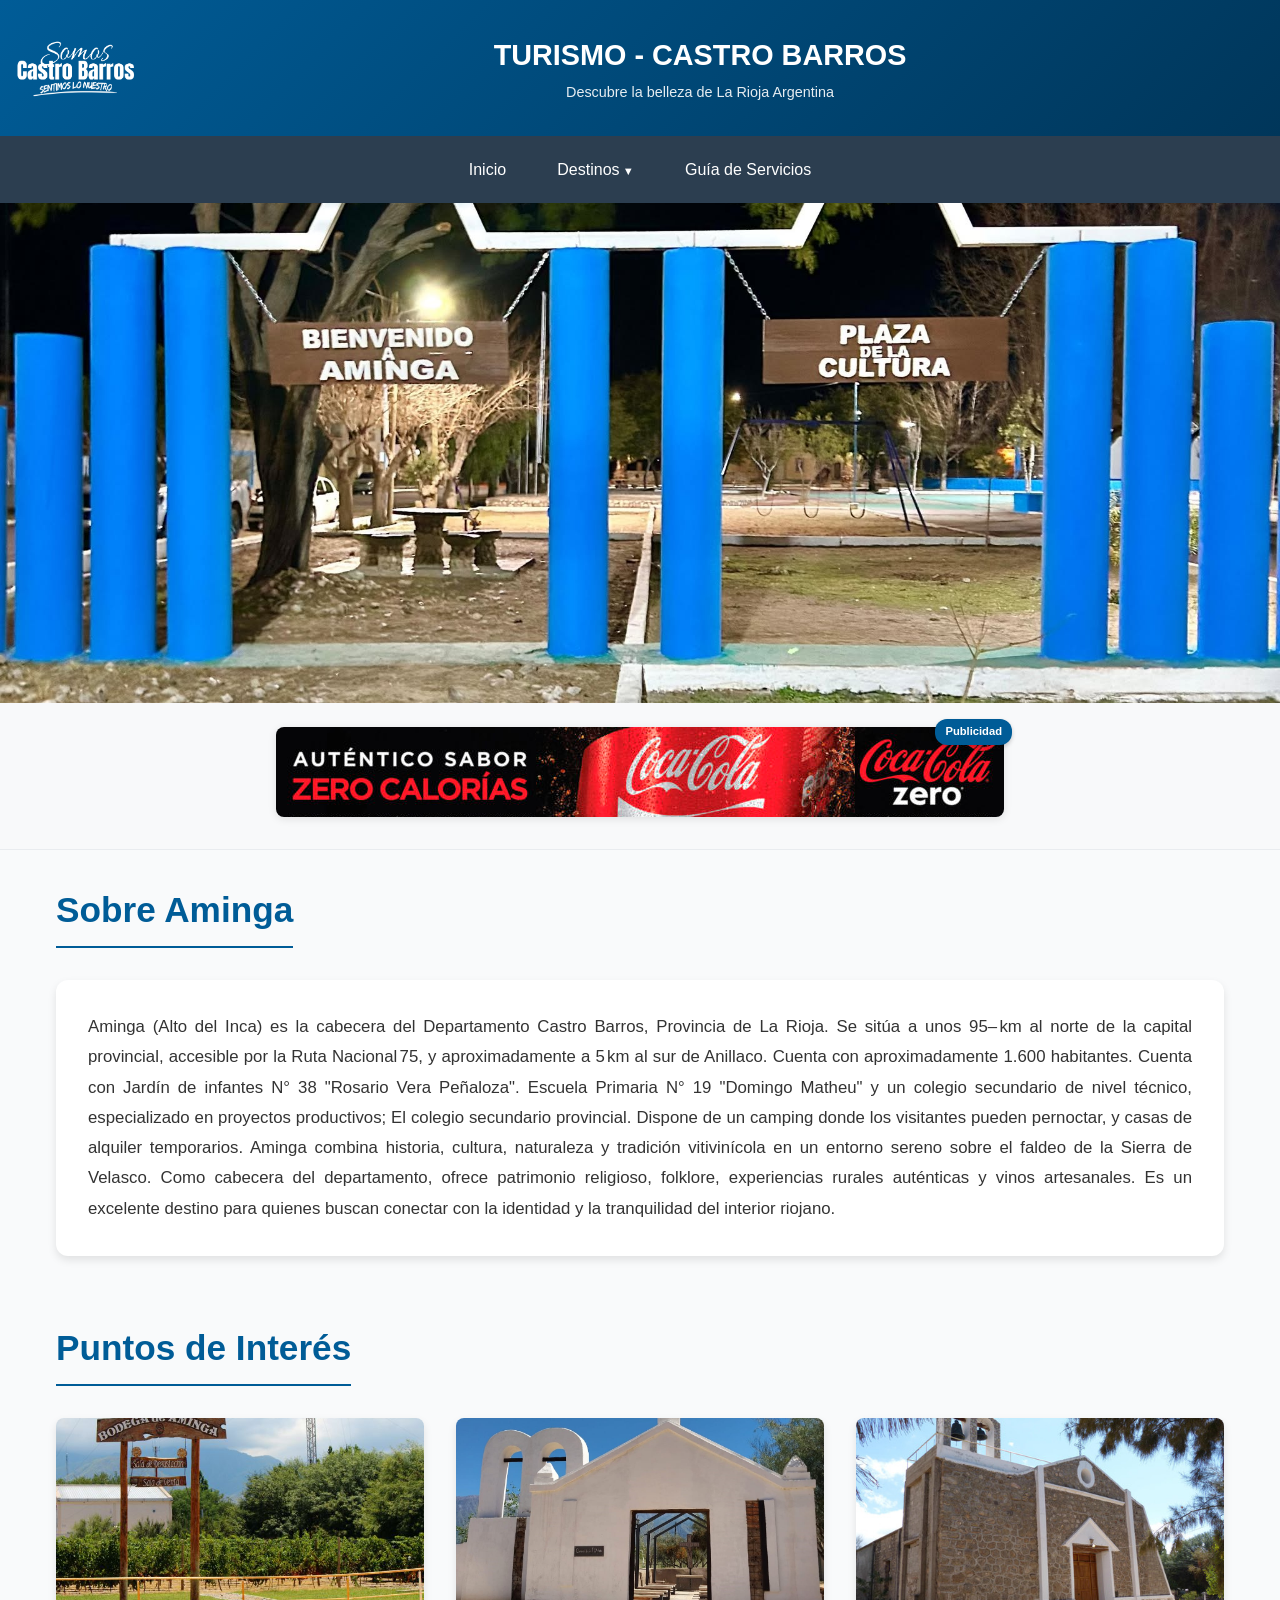
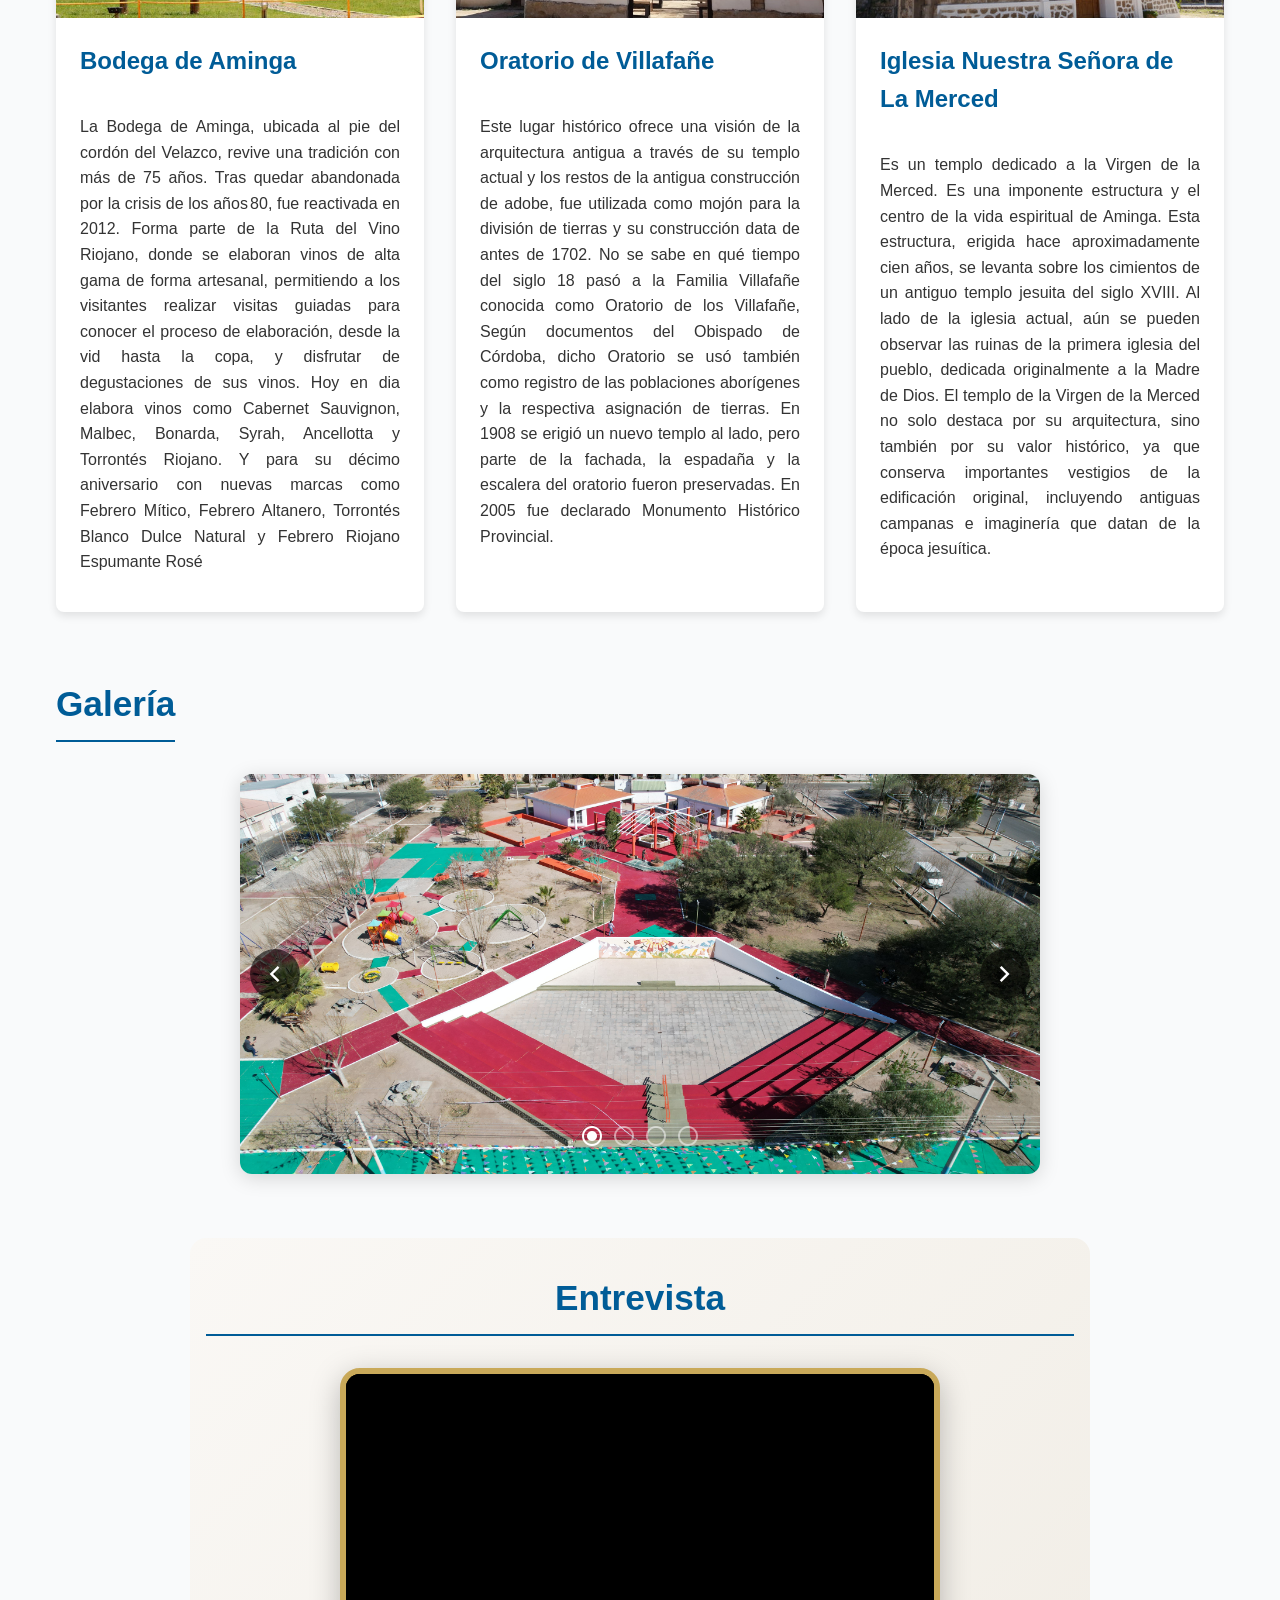
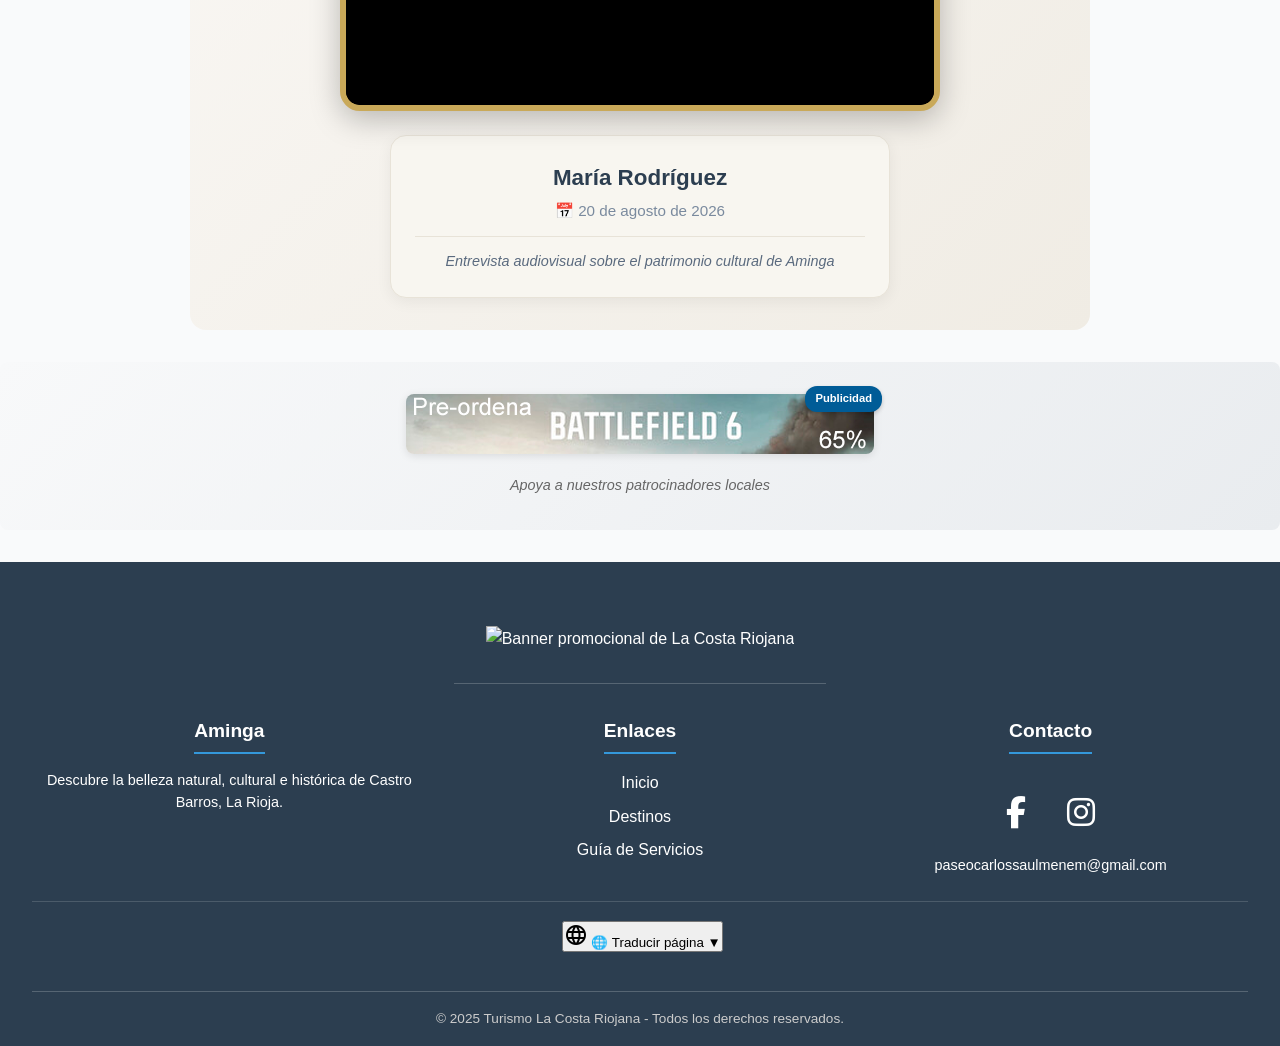
==== Aminga.html @ b8a311fc "Update Aminga.html" ====
<!DOCTYPE html>
<html lang="es">
<head>
    <meta charset="UTF-8" />
    <meta name="viewport" content="width=device-width, initial-scale=1.0" />
    <title>Aminga</title>
    <!-- CSS -->
    <link rel="stylesheet" href="destinos.css" />
    <!-- Google Icons -->
    <link rel="stylesheet" href="https://fonts.googleapis.com/css2?family=Material+Symbols+Outlined" />
</head>
<body>
    <!--Titulo / Encabezado-->
    <header>
        <div class="header-container">
            <div class="logo">
                <img src="Recursos/somos_castrobarros-blanco.png" alt="Logo Turismo La Costa Riojana">
            </div>
            <div class="header-title">
                <h1>TURISMO - CASTRO BARROS</h1>
                <p>Descubre la belleza de La Rioja Argentina</p>
            </div>
            <div class="menu-toggle" id="mobile-menu">
                <span></span><span></span><span></span>
            </div>
        </div>
    </header>

    <!--Menu de Opciones-->
    <nav>
        <ul id="nav-menu">
            <li><a href="index.html">Inicio</a></li>
            <li class="dropdown" id="divisor">
                <a href="#">Destinos</a>
                <ul class="dropdown-content">
                    <li><a href="Las Peñas.html">Las Peñas</a></li>
                    <li><a href="Agua Blanca.html">Agua Blanca</a></li>
                    <li><a href="Pinchas.html">Pinchas</a></li>
                    <li><a href="Chuquis.html">Chuquis</a></li>
                    <li><a href="Aminga.html">Aminga</a></li>
                    <li><a href="Anillaco.html">Anillaco</a></li>
                    <li><a href="Los Molinos.html">Los Molinos</a></li>
                    <li><a href="Anjullón.html">Anjullón</a></li>
                    <li><a href="San Pedro.html">San Pedro</a></li>
                    <li class="empty-item"></li>
                    <li><a href="Santa Vera Cruz.html">Santa Vera Cruz</a></li>
                </ul>
            </li>
            <li><a href="Guía de Servicios.html" class="active">Guía de Servicios</a></li>
        </ul>
    </nav>

    <!--Hero-->
    <section class="hero">
        <div class="hero-carousel">
            <div class="carousel-track">
                <img src="Recursos/aminga/foto1.jpg" alt="Castillo de Dionisio">
                <img src="Recursos/aminga/foto2.jpg" alt="-">
                <img src="Recursos/aminga/foto3.jpg" alt="-">
                <img src="Recursos/aminga/foto4.jpg" alt="-">
            </div>
        </div>
        <h2>Bienvenido a Aminga</h2>
        <p>Aminga Significa: "Inca que vive en lo alto" </p>
    </section>
    
    <!-- Banner Publicitario -->
    <div class="publicidad-banner">
        <div class="publicidad-container">
            <span class="publicidad-label">Publicidad</span>
            <a href="#" target="_blank">
                <img src="Recursos/Publicidad/Publicidad Banner Principal.png" 
                     alt="Publicidad Banner" class="publicidad-img">
            </a>
        </div>
    </div>

    <!--Contenido de la Pagina-->
    <main class="contenido">
        <section class="seccion">
            <h2>Sobre Aminga</h2>
            <div class="info-box">
                 <p>Aminga (Alto del Inca) es la cabecera del Departamento Castro Barros, Provincia de La Rioja. Se sitúa a unos 95– km al norte de la capital provincial, accesible por la Ruta Nacional 75, y aproximadamente a 5 km al sur de Anillaco. Cuenta con aproximadamente 1.600 habitantes.
Cuenta con Jardín de infantes N° 38 "Rosario Vera Peñaloza". Escuela Primaria N° 19 "Domingo Matheu" y un colegio secundario de nivel técnico, especializado en proyectos productivos; El colegio secundario provincial.
Dispone de un camping donde los visitantes pueden pernoctar, y casas de alquiler temporarios.
Aminga combina historia, cultura, naturaleza y tradición vitivinícola en un entorno sereno sobre el faldeo de la Sierra de Velasco. Como cabecera del departamento, ofrece patrimonio religioso, folklore, experiencias rurales auténticas y vinos artesanales. Es un excelente destino para quienes buscan conectar con la identidad y la tranquilidad del interior riojano.</p>
            </div>
        </section>
        
        <!--Puntos de Interes-->
        <section class="seccion">
            <h2>Puntos de Interés</h2>
            <div class="grid-atractivos">
                <div class="card">
                    <img src="Recursos/aminga/punt1.jpeg" alt="Bodega de Aminga">
                    <div class="card-content">
                        <h3>Bodega de Aminga</h3>
                        <br>
                        <p> La Bodega de Aminga, ubicada al pie del cordón del Velazco, revive una tradición con más de 75 años. Tras quedar abandonada por la crisis de los años 80, fue reactivada en 2012.
                            Forma parte de la Ruta del Vino Riojano, donde se elaboran vinos de alta gama de forma artesanal, permitiendo a los visitantes realizar visitas guiadas para conocer el proceso de elaboración, desde la vid hasta la copa, y disfrutar de degustaciones de sus vinos.
                        Hoy en dia elabora vinos como Cabernet Sauvignon, Malbec, Bonarda, Syrah, Ancellotta y Torrontés Riojano. Y para su décimo aniversario con nuevas marcas como Febrero Mítico, Febrero Altanero, Torrontés Blanco Dulce Natural y Febrero Riojano Espumante Rosé </p>
                    </div>
                </div>
                
                <div class="card">
                    <img src="Recursos/aminga/punt2.jpeg" alt="Oratorio de Villafañe">
                    <div class="card-content">
                        <h3>Oratorio de Villafañe</h3>
                        <br>
                        <p>Este lugar histórico ofrece una visión de la arquitectura antigua a través de su templo actual y los restos de la antigua construcción de adobe,
                            fue utilizada como mojón para la división de tierras y su construcción data de antes de 1702. No se sabe en qué tiempo del siglo 18 pasó a la Familia Villafañe conocida como Oratorio de los Villafañe,
                            Según documentos del Obispado de Córdoba, dicho Oratorio se usó también como registro de las poblaciones aborígenes y la respectiva asignación de tierras. 
                            En 1908 se erigió un nuevo templo al lado, pero parte de la fachada, la espadaña y la escalera del oratorio fueron preservadas. 
                            En 2005 fue declarado Monumento Histórico Provincial.</p>
                    </div>
                </div>
                
                <div class="card">
                    <img src="Recursos/aminga/punt3.jpg" alt="Iglesia Nuestra Señora de La Merced">
                    <div class="card-content">
                        <h3>Iglesia Nuestra Señora de La Merced</h3>
                        <br>
                        <p>Es un templo dedicado a la Virgen de la Merced. Es una imponente estructura y el centro de la vida espiritual de Aminga.
                            Esta estructura, erigida hace aproximadamente cien años, se levanta sobre los cimientos de un antiguo templo jesuita del siglo XVIII. 
                            Al lado de la iglesia actual, aún se pueden observar las ruinas de la primera iglesia del pueblo, dedicada originalmente a la Madre de Dios.
                            El templo de la Virgen de la Merced no solo destaca por su arquitectura, sino también por su valor histórico, 
                            ya que conserva importantes vestigios de la edificación original, incluyendo antiguas campanas e imaginería que datan de la época jesuítica. </p>
                    </div>
                </div>
            </div>
        </section>
        

        <!--Galeria de Imagenes-->
        <section class="seccion">
            <h2>Galería</h2>
            <div class="carousel">
                <button class="carousel-btn prev" aria-label="Anterior">
                    <span class="material-symbols-outlined">chevron_left</span>
                </button>

                <div class="carousel-track">
                    <img src="Recursos/aminga/foto5.JPG" alt="foto1">
                    <img src="Recursos/aminga/foto6.webp" alt="foto2">
                    <img src="Recursos/aminga/foto7.jpg" alt="foto3">
                    <img src="Recursos/aminga/foto8.jpg" alt="foto4">
                </div>

                <button class="carousel-btn next" aria-label="Siguiente">
                    <span class="material-symbols-outlined">chevron_right</span>
                </button>

                <div class="carousel-indicators">
                    <span class="material-symbols-outlined active" data-slide="0">radio_button_checked</span>
                    <span class="material-symbols-outlined" data-slide="1">radio_button_unchecked</span>
                    <span class="material-symbols-outlined" data-slide="2">radio_button_unchecked</span>
                    <span class="material-symbols-outlined" data-slide="3">radio_button_unchecked</span>
                </div>
            </div>
        </section>

        <!-- Sección Entrevista en Video -->
        <section class="seccion entrevista-video-section">
            <h2>Entrevista</h2>
            <div class="entrevista-video-container">
                <div class="video-wrapper">
                    <video id="videoEntrevista" controls preload="metadata" poster="Recursos/aminga/video-poster.jpg">
                        <source src="Recursos/aminga/entrevista-video.mp4" type="video/mp4">
                        <source src="Recursos/aminga/entrevista-video.webm" type="video/webm">
                        Tu navegador no soporta el elemento de video.
                    </video>
                </div>
                <div class="entrevista-video-info">
                    <h3 class="entrevistado-nombre">María Rodríguez</h3>
                    <p class="entrevista-fecha">📅 20 de agosto de 2026</p>
                    <p class="entrevista-descripcion">Entrevista audiovisual sobre el patrimonio cultural de Aminga</p>
                </div>
            </div>
        </section>

    </main>
    
    <!-- Publicidad entre secciones -->
    <section class="publicidad-seccion">
        <div class="publicidad-contenido">
            <span class="publicidad-label">Publicidad</span>
            <a href="#" target="_blank">
                <img src="Recursos/Publicidad/Publicidad Entre Secciones.png" 
                     alt="Publicidad Sección" class="publicidad-img">
            </a>
            <p class="publicidad-descripcion">Apoya a nuestros patrocinadores locales</p>
        </div>
    </section>
    
    <!--Footer-->
    <footer>
        <div class="footer-banner">
            <img src="https://images2.imgbox.com/52/15/M0vxJb6k_o.png" alt="Banner promocional de La Costa Riojana">
        </div>
        <div class="footer-container">
            <div class="footer-col">
                <h3>Aminga</h3>
                <p>Descubre la belleza natural, cultural e histórica de Castro Barros, La Rioja.</p>
            </div>
            <div class="footer-col">
                <h3>Enlaces</h3>
                <ul>
                    <li><a href="index.html">Inicio</a></li>
                    <li><a href="index.html">Destinos</a></li>
                    <li><a href="Guía de Servicios.html">Guía de Servicios</a></li>
                </ul>
            </div>
            <div class="footer-col">
                <h3>Contacto</h3>
                <div class="social-links">
                    <a href="https://www.facebook.com/profile.php?id=61577170906195" target="_blank"><i class="fab fa-facebook-f"></i></a>
                    <a href="https://www.instagram.com/oficinadeturismocb/" target="_blank"><i class="fab fa-instagram"></i></a>
                </div>
                <p>paseocarlossaulmenem@gmail.com</p>
            </div>
        </div>

        <!-- ============================================================ -->
        <!-- TRADUCTOR DE GOOGLE - DISEÑO MEJORADO                        -->
        <!-- ============================================================ -->
        <div class="footer-language">
            <!-- Selector de idioma (oculto inicialmente) -->
            <div id="google_translate_element" class="translate-widget"></div>
            
            <!-- Botón principal de traducción -->
            <button id="translateMainBtn" class="translate-main-btn">
                <span class="material-symbols-outlined">language</span>
                <span class="btn-text">🌐 Traducir página</span>
                <span class="btn-arrow">▼</span>
            </button>
        </div>
        <!-- ============================================================ -->

        <div class="footer-bottom">
            <p>&copy; 2025 Turismo La Costa Riojana - Todos los derechos reservados.</p>
        </div>
    </footer>

    <!-- Font para los iconos -->
    <link rel="stylesheet" href="https://cdnjs.cloudflare.com/ajax/libs/font-awesome/6.5.0/css/all.min.css"/>

    <!-- ============================================================ -->
    <!-- GOOGLE TRANSLATE - SCRIPT DE CARGA                            -->
    <!-- ============================================================ -->
    <script type="text/javascript">
        function googleTranslateElementInit() {
            new google.translate.TranslateElement({
                pageLanguage: 'es',
                includedLanguages: 'en,es',
                layout: google.translate.TranslateElement.InlineLayout.SIMPLE
            }, 'google_translate_element');
        }
    </script>
    <script type="text/javascript" src="//translate.google.com/translate_a/element.js?cb=googleTranslateElementInit"></script>

    <script>
        // ============================================================
        // CONTROL DEL BOTÓN DE TRADUCCIÓN - VERSIÓN MEJORADA
        // ============================================================
        
        document.addEventListener('DOMContentLoaded', function() {
            const mainBtn = document.getElementById('translateMainBtn');
            const widget = document.getElementById('google_translate_element');
            let widgetVisible = false;

            // Función para mostrar/ocultar el selector de idioma
            function toggleWidget(e) {
                if (e) e.preventDefault();
                
                if (widgetVisible) {
                    // Ocultar widget
                    widget.classList.remove('show');
                    widgetVisible = false;
                    mainBtn.querySelector('.btn-text').textContent = '🌐 Traducir página';
                    mainBtn.querySelector('.btn-arrow').textContent = '▼';
                } else {
                    // Mostrar widget
                    widget.classList.add('show');
                    widgetVisible = true;
                    mainBtn.querySelector('.btn-text').textContent = '🔽 Cerrar traductor';
                    mainBtn.querySelector('.btn-arrow').textContent = '▲';
                    
                    // Forzar que el combo de Google Translate sea visible
                    setTimeout(function() {
                        const combo = document.querySelector('.goog-te-combo');
                        if (combo) {
                            combo.style.display = 'block';
                            combo.style.width = '100%';
                            combo.focus();
                        }
                    }, 300);
                }
            }

            // Evento del botón principal
            mainBtn.addEventListener('click', toggleWidget);

            // Cerrar el widget al hacer clic fuera
            document.addEventListener('click', function(e) {
                if (widgetVisible) {
                    const isClickInside = widget.contains(e.target) || mainBtn.contains(e.target);
                    if (!isClickInside) {
                        widget.classList.remove('show');
                        widgetVisible = false;
                        mainBtn.querySelector('.btn-text').textContent = '🌐 Traducir página';
                        mainBtn.querySelector('.btn-arrow').textContent = '▼';
                    }
                }
            });

            // Detectar cuando el widget de Google Translate está listo
            const observer = new MutationObserver(function() {
                const combo = document.querySelector('.goog-te-combo');
                if (combo) {
                    // El widget está listo, ocultarlo inicialmente
                    widget.classList.remove('show');
                    observer.disconnect();
                }
            });

            observer.observe(document.body, { childList: true, subtree: true });
        });
    </script>
    <!-- ============================================================ -->

    <!--Scripts-->
    <script src="main.js"></script>

</body>
</html>
---- destinos.css ----
* {
    margin: 0;
    padding: 0;
    box-sizing: border-box;
    font-family: 'Segoe UI', Tahoma, Geneva, Verdana, sans-serif;
}

:root {
    --color-text-primary: #005c97;
    --color-text-secondary: #FFFFFF;
    --color-text-titulo: #798EAE;
    --color-text-link: #3498db;
    --color-bg-primary: #f9fafb;
    --color-bg-secondary: #ffffff;
    --color-bg-sidebar: linear-gradient(135deg, #005c97, #00365a);
    --color-bg-menu: #2c3e50;
    --color-bg-submenu: #314355;
    --color-border-hr: #E2E8F0;
    --color-hover-primary: #415569;
    --color-hover-secondary: #415569;
    --color-shadow: rgba(0, 0, 0, 0.05);
    --color-shadow-2: 0 4px 8px rgba(0,0,0,0.1);
}

body {
    background-color: var(--color-bg-primary);
    color: #333;
    line-height: 1.6;
}

/* HEADER */
.header-container {
    background: var(--color-bg-sidebar);
    color: var(--color-text-secondary);
    padding: 0.5rem 1rem;
    display: flex;
    align-items: center;
    justify-content: space-between;
    box-shadow: var(--color-shadow);
}

.header-container .logo {
    width: 120px;
    height: 120px;
    display: flex;
    align-items: center;
    justify-content: center;
    overflow: hidden;
}

.logo img {
    width: 100%;
    height: 100%;
    object-fit: contain;
}

.header-title {
    flex-grow: 1;
    text-align: center;
    padding: 0 20px;
}

.header-title h1 {
    font-size: 1.8rem;
    margin-bottom: 0.2rem;
    color: var(--color-text-secondary);
}

.header-title p {
    font-size: 0.9rem;
    opacity: 0.9;
    color: var(--color-text-secondary);
}

.menu-toggle {
    display: none;
    flex-direction: column;
    justify-content: space-between;
    width: 30px;
    height: 21px;
    cursor: pointer;
}

.menu-toggle span {
    height: 3px;
    width: 100%;
    background-color: var(--color-text-secondary);
    border-radius: 3px;
    transition: all 0.3s;
}

/* NAVEGACIÓN */
nav {
    background-color: var(--color-bg-menu);
    position: relative;
}

nav ul {
    list-style: none;
    display: flex;
    justify-content: center;
    position: relative;
    flex-wrap: wrap;
    padding: 0.5rem;
}

nav ul li {
    position: relative;
}

nav ul li a {
    color: white;
    text-decoration: none;
    padding: 0.8rem 1.5rem;
    display: block;
    transition: 0.3s;
    border-radius: 4px;
    margin: 0 0.1rem;
    font-size: 1rem;
    text-align: center;
}

nav ul li a:hover {
    background-color: var(--color-hover-secondary);
}

.dropdown-content {
    display: none;
    position: absolute;
    background-color: var(--color-bg-submenu);
    box-shadow: 0px 8px 16px 0px rgba(0, 0, 0, 0.486);
    z-index: 1000;
    border-radius: 5px;
    overflow: hidden;
    top: 100%;
    left: 50%;
    transform: translateX(-50%);
    min-width: 600px;
    padding: 0.5rem;
    grid-template-columns: repeat(3, 1fr);
    grid-auto-rows: minmax(35px, auto);
    gap: 0.2rem;
}

.dropdown-content li {
    display: block;
    width: 100%;
}

.dropdown-content li a {
    padding: 0.5rem 0.8rem;
    white-space: nowrap;
    border-radius: 3px;
    margin: 0;
    display: block;
    font-size: 0.85rem;
    transition: all 0.2s;
    height: 100%;
    line-height: 1.3;
    text-align: center;
}

.dropdown-content li a:hover {
    background-color: var(--color-hover-primary);
    transform: translateY(-1px);
}

.dropdown.active .dropdown-content {
    display: grid;
    animation: fadeIn 0.25s ease-in-out;
}

@keyframes fadeIn {
    from { opacity: 0; transform: translate(-50%, 10px); }
    to { opacity: 1; transform: translate(-50%, 0); }
}

.dropdown > a::after {
    content: " ▼";
    font-size: 0.7em;
}

/* HERO */
.hero {
    height: 500px;
    background-image: linear-gradient(rgba(0, 0, 0, 0.5), rgba(0, 0, 0, 0.5)), url('https://upload.wikimedia.org/wikipedia/commons/6/65/Departamento_de_Castro_Barros%2C_La_Rioja_55.jpg');
    background-size: cover;
    background-position: center;
    color: white;
    display: flex;
    flex-direction: column;
    justify-content: center;
    align-items: center;
    text-align: center;
    padding: 2rem;
    position: relative;
}

.hero h2 {
    font-size: 3rem;
    margin-bottom: 1rem;
    text-shadow: 2px 2px 4px rgba(0,0,0,.5);
}

.hero p {
    font-size: 1.2rem;
    max-width: 800px;
    margin-bottom: 2rem;
    text-shadow: 2px 2px 4px rgba(0,0,0,.5);
}

/* CARRUSEL */
.carousel {
    position: relative;
    width: 100%;
    max-width: 800px;
    margin: 0 auto;
    overflow: hidden;
    border-radius: 12px;
    box-shadow: 0 4px 20px rgba(0, 0, 0, 0.15);
}

.carousel-track {
    display: flex;
    transition: transform 0.5s ease;
}

.carousel-track img {
    width: 100%;
    flex-shrink: 0;
    height: 400px;
    object-fit: cover;
}

.carousel-btn {
    position: absolute;
    top: 50%;
    transform: translateY(-50%);
    background: rgba(0, 0, 0, 0.6);
    color: white;
    border: none;
    padding: 1rem 0.8rem;
    cursor: pointer;
    z-index: 10;
    border-radius: 50%;
    width: 50px;
    height: 50px;
    display: flex;
    align-items: center;
    justify-content: center;
    transition: background 0.3s;
}

.carousel-btn:hover {
    background: rgba(0, 0, 0, 0.8);
}

.carousel-btn.prev {
    left: 10px;
}

.carousel-btn.next {
    right: 10px;
}

.carousel-btn .material-symbols-outlined {
    font-size: 2rem;
}

.carousel-indicators {
    display: flex;
    justify-content: center;
    gap: 0.5rem;
    padding: 1rem 0;
    position: absolute;
    bottom: 10px;
    left: 50%;
    transform: translateX(-50%);
    z-index: 5;
}

.carousel-indicators .material-symbols-outlined {
    font-size: 1.5rem;
    color: rgba(255, 255, 255, 0.5);
    cursor: pointer;
    transition: color 0.3s;
}

.carousel-indicators .material-symbols-outlined.active {
    color: white;
}

.hero-carousel {
    position: absolute;
    top: 0;
    left: 0;
    width: 100%;
    height: 100%;
    overflow: hidden;
    z-index: 0;
}

.hero-carousel .carousel-track {
    height: 100%;
}

.hero-carousel .carousel-track img {
    width: 100%;
    height: 100%;
    object-fit: cover;
    flex-shrink: 0;
}

/* SECCIONES DE CONTENIDO */
.seccion {
    max-width: 1200px;
    margin: 0 auto;
    padding: 2rem 1rem;
}

.seccion h2 {
    font-size: 2.2rem;
    color: var(--color-text-primary);
    text-align: center;
    margin-bottom: 2rem;
    border-bottom: 2px solid var(--color-text-primary);
    padding-bottom: 0.5rem;
    display: inline-block;
}

.info-box {
    background: var(--color-bg-secondary);
    padding: 2rem;
    border-radius: 12px;
    box-shadow: var(--color-shadow-2);
    text-align: justify;
}

.info-box p {
    font-size: 1.05rem;
    line-height: 1.8;
}

.grid-atractivos {
    display: grid;
    grid-template-columns: repeat(auto-fit, minmax(320px, 1fr));
    gap: 2rem;
}

/* CARDS */
.card {
    background-color: var(--color-bg-secondary);
    border-radius: 8px;
    overflow: hidden;
    box-shadow: var(--color-shadow-2);
    transition: transform 0.3s;
    display: flex;
    flex-direction: column;
}

.card:hover {
    transform: translateY(-5px);
}

.card img {
    width: 100%;
    height: 200px;
    object-fit: cover;
}

.card-content {
    padding: 1.5rem;
    flex-grow: 1;
    display: flex;
    flex-direction: column;
}

.card h3 {
    font-size: 1.5rem;
    margin-bottom: 0.5rem;
    color: var(--color-text-primary);
}

.card p {
    margin-bottom: 0.8rem;
    flex-grow: 1;
    text-align: justify;
}

/* PUBLICIDAD */
.publicidad-banner {
    width: 100%;
    background: #f8f9fa;
    padding: 1.5rem 1rem;
    text-align: center;
    border-bottom: 1px solid #e9ecef;
    margin: 0;
}

.publicidad-container {
    max-width: 1200px;
    margin: 0 auto;
    position: relative;
    display: inline-block;
}

.publicidad-seccion {
    background: linear-gradient(135deg, #f8f9fa, #e9ecef);
    padding: 2rem 1rem;
    margin: 2rem 0;
    text-align: center;
    border-radius: 8px;
    position: relative;
}

.publicidad-contenido {
    max-width: 1200px;
    margin: 0 auto;
    position: relative;
    display: inline-block;
}

.publicidad-descripcion {
    margin-top: 0.8rem;
    color: #666;
    font-style: italic;
    font-size: 0.9rem;
}

.publicidad-img {
    max-width: 100%;
    height: auto;
    border-radius: 8px;
    box-shadow: 0 2px 8px rgba(0,0,0,0.1);
    transition: transform 0.3s ease, box-shadow 0.3s ease;
}

.publicidad-img:hover {
    transform: scale(1.02);
    box-shadow: 0 4px 12px rgba(0,0,0,0.15);
}

.publicidad-label {
    position: absolute;
    top: -8px;
    right: -8px;
    background: #005c97;
    color: white;
    padding: 4px 10px;
    border-radius: 12px;
    font-size: 0.7rem;
    font-weight: 600;
    z-index: 10;
    box-shadow: 0 2px 4px rgba(0,0,0,0.2);
}

/* FOOTER */
.footer-banner {
    text-align: center;
    display: flex;
    justify-content: center;
    align-items: center;
}

.footer-banner img {
    max-width: 100%;
    max-height: 300px;
    object-fit: contain;
    padding: 2rem;
    border-bottom: 1px solid rgba(255,255,255,0.2);
}

footer {
    background-color: var(--color-bg-menu);
    color: var(--color-bg-secondary);
    padding: 2rem 2rem 1rem;
    margin-top: 2rem;
}

.footer-container {
    max-width: 1200px;
    margin: 0 auto;
    display: grid;
    grid-template-columns: repeat(auto-fit, minmax(250px, 1fr));
    gap: 2rem;
    text-align: center;
    padding-top: 2rem;
}

.footer-col h3 {
    margin-bottom: 1rem;
    font-size: 1.2rem;
    border-bottom: 2px solid var(--color-text-link);
    display: inline-block;
    padding-bottom: 0.3rem;
}

.footer-col p {
    margin-bottom: 1rem;
    font-size: 0.9rem;
    line-height: 1.5;
}

.footer-col ul {
    list-style: none;
    padding: 0;
}

.footer-col ul li {
    margin-bottom: 0.5rem;
}

.footer-col ul li a {
    color: var(--color-text-secondary);
    text-decoration: none;
    transition: color 0.3s;
}

.footer-col ul li a:hover {
    color: var(--color-text-link);
}

.social-links {
    margin: 1rem 0;
}

.social-links a {
    display: inline-block;
    margin: 0 0.5rem;
    color: var(--color-text-secondary);
    font-size: 2rem;
    transition: color 0.3s;
}

.social-links a i {
    padding: 10px;
}

.social-links a:hover {
    color: var(--color-text-link);
    transform: scale(1.32);
    transition: 0.3s ease;
}

.footer-bottom {
    text-align: center;
    margin-top: 1.5rem;
    border-top: 1px solid rgba(255,255,255,0.2);
    padding-top: 1rem;
    font-size: 0.85rem;
    color: #ccc;
}

/* ========================================
   TRADUCTOR DE GOOGLE - ESTILOS
   ======================================== */

.footer-language {
    text-align: center;
    padding: 1.2rem 0 0.8rem 0;
    border-top: 1px solid rgba(255, 255, 255, 0.15);
    margin-top: 0.5rem;
}

#google_translate_element {
    display: inline-block;
}

#google_translate_element .goog-te-gadget {
    font-family: 'Segoe UI', Tahoma, Geneva, Verdana, sans-serif !important;
    font-size: 14px !important;
    color: #ccc !important;
}

#google_translate_element .goog-te-gadget a {
    color: #3498db !important;
    text-decoration: none !important;
}

#google_translate_element .goog-te-gadget a:hover {
    text-decoration: underline !important;
}

#google_translate_element .goog-te-combo {
    background: rgba(255, 255, 255, 0.1);
    color: white;
    border: 2px solid rgba(255, 255, 255, 0.25);
    padding: 8px 16px;
    border-radius: 50px;
    font-size: 0.95rem;
    font-weight: 500;
    cursor: pointer;
    transition: all 0.3s ease;
    font-family: 'Segoe UI', Tahoma, Geneva, Verdana, sans-serif;
    outline: none;
    appearance: none;
    -webkit-appearance: none;
    min-width: 180px;
    text-align: center;
}

#google_translate_element .goog-te-combo:hover {
    background: rgba(255, 255, 255, 0.2);
    border-color: rgba(255, 255, 255, 0.5);
}

#google_translate_element .goog-te-combo option {
    background: #2c3e50;
    color: white;
    padding: 8px;
}

/* Ocultar el banner de Google Translate */
.goog-te-banner-frame {
    display: none !important;
}

body {
    top: 0 !important;
}

.goog-te-gadget {
    font-size: 0 !important;
}

/* ENTREVISTA EN VIDEO */
.entrevista-video-section {
    padding: 2rem 1rem;
    text-align: center;
    background: linear-gradient(135deg, #faf8f5, #f0ece4);
    border-radius: 16px;
    margin: 2rem auto;
    max-width: 900px;
    display: flex;
    flex-direction: column;
    align-items: center;
    justify-content: center;
}

.entrevista-video-section h2 {
    text-align: center;
    width: 100%;
    display: block;
}

.entrevista-video-container {
    display: flex;
    flex-direction: column;
    align-items: center;
    justify-content: center;
    gap: 1.5rem;
    max-width: 700px;
    width: 100%;
    margin: 0 auto;
    text-align: center;
}

.video-wrapper {
    width: 100%;
    max-width: 600px;
    margin: 0 auto;
    border-radius: 20px;
    overflow: hidden;
    border: 6px solid #c9a959;
    box-shadow: 0 8px 30px rgba(0, 0, 0, 0.25);
    background: #000;
    transition: transform 0.3s ease, box-shadow 0.3s ease;
    position: relative;
}

.video-wrapper:hover {
    transform: scale(1.02);
    box-shadow: 0 12px 40px rgba(0, 0, 0, 0.35);
}

.video-wrapper video {
    width: 100%;
    height: auto;
    display: block;
    aspect-ratio: 16 / 9;
    background: #000;
}

.entrevista-video-info {
    width: 100%;
    max-width: 500px;
    margin: 0 auto;
    background: #f8f6f0;
    padding: 1.5rem;
    border-radius: 16px;
    border: 1px solid #e8e3d8;
    box-shadow: 0 4px 15px rgba(0, 0, 0, 0.06);
    text-align: center;
}

.entrevista-video-info .entrevistado-nombre {
    font-size: 1.4rem;
    font-weight: 700;
    color: #2c3e50;
    margin-bottom: 0.2rem;
    font-family: 'Segoe UI', Tahoma, Geneva, Verdana, sans-serif;
    text-align: center;
}

.entrevista-video-info .entrevista-fecha {
    font-size: 0.95rem;
    color: #7a8a9e;
    margin-bottom: 0.8rem;
    font-weight: 500;
    text-align: center;
}

.entrevista-video-info .entrevista-descripcion {
    font-size: 0.9rem;
    color: #5a6a7e;
    font-style: italic;
    border-top: 1px solid #e8e3d8;
    padding-top: 0.8rem;
    margin-bottom: 0;
    text-align: center;
}

.video-wrapper video::-webkit-media-controls-panel {
    background: rgba(0, 0, 0, 0.7);
    border-radius: 0 0 20px 20px;
}

.video-wrapper video::-webkit-media-controls-play-button {
    filter: drop-shadow(0 2px 4px rgba(0, 0, 0, 0.5));
}

.video-wrapper video::-webkit-media-controls-current-time-display,
.video-wrapper video::-webkit-media-controls-time-remaining-display {
    color: white;
}

/* ========================================
   RESPONSIVE
   ======================================== */

@media (max-width: 768px) {
    .header-container {
        flex-direction: column;
        text-align: center;
        padding: 1rem;
    }

    .logo {
        width: 100px;
        height: 100px;
        margin: auto;
    }

    .header-title h1 {
        font-size: 1.5rem;
    }

    .menu-toggle {
        display: flex;
        position: absolute;
        top: 3rem;
        right: 1.5rem;
        z-index: 10;
    }

    #nav-menu {
        flex-direction: column;
        justify-content: flex-start;
        align-items: center;
        width: 100%;
    }

    #nav-menu li {
        width: 100%;
        text-align: center;
    }

    #nav-menu li a {
        width: 100%;
        padding: 1rem;
        text-align: center;
        margin: 0 auto;
    }

    #nav-menu #divisor {
        border-bottom: 1px solid rgba(255,255,255,0.2);
        border-top: 1px solid rgba(255,255,255,0.2);
    }

    nav ul {
        display: none;
        flex-direction: column;
        width: 100%;
        background: var(--color-bg-submenu);
    }

    #nav-menu.active {
        display: flex;
    }

    .dropdown > a::after {
        float: right;
        transition: transform 0.3s;
    }

    .dropdown.active > a::after {
        transform: rotate(180deg);
    }

    .dropdown-content {
        position: static;
        display: none;
        width: 100%;
        box-shadow: none;
        background-color: var(--color-bg-submenu);
        flex-direction: column;
        align-items: center;
        transform: translateX(0%);
        min-width: 0;
        grid-template-columns: 1fr;
    }

    .dropdown-content li {
        width: 100%;
        text-align: center;
    }

    .dropdown-content li a {
        width: 100%;
        padding: 0.8rem;
        text-align: center;
    }

    .dropdown.active .dropdown-content {
        display: flex;
    }

    .hero {
        height: 400px;
        padding: 1.5rem;
    }

    .hero h2 {
        font-size: 2rem;
    }

    .hero p {
        font-size: 1rem;
    }

    .footer-banner {
        min-height: 150px;
        padding: 0.5rem;
    }

    .footer-banner img {
        max-height: 200px;
    }

    .footer-container {
        grid-template-columns: 1fr;
    }

    .social-links a {
        display: inline-block;
        margin: 0.5rem;
    }

    .footer-language {
        padding: 1rem 0 0.6rem 0;
    }

    #google_translate_element .goog-te-combo {
        padding: 6px 14px;
        font-size: 0.85rem;
        min-width: 150px;
    }

    .entrevista-video-section {
        padding: 1.5rem 0.8rem;
        margin: 1.5rem auto;
        max-width: 100%;
    }

    .entrevista-video-container {
        max-width: 100%;
        padding: 0 0.5rem;
    }

    .video-wrapper {
        border-width: 5px;
        border-radius: 16px;
        max-width: 100%;
    }

    .entrevista-video-info {
        padding: 1.2rem;
        max-width: 100%;
    }

    .entrevista-video-info .entrevistado-nombre {
        font-size: 1.2rem;
    }

    .entrevista-video-info .entrevista-fecha {
        font-size: 0.85rem;
    }

    .entrevista-video-info .entrevista-descripcion {
        font-size: 0.8rem;
        padding-top: 0.6rem;
    }

    .carousel-track img {
        height: 300px;
    }

    .carousel-btn {
        width: 40px;
        height: 40px;
        padding: 0.5rem;
    }

    .carousel-btn .material-symbols-outlined {
        font-size: 1.5rem;
    }
}

@media (max-width: 480px) {
    .logo {
        width: 90px;
        height: 90px;
    }

    .header-title h1 {
        font-size: 1.3rem;
    }

    .header-title p {
        font-size: 0.8rem;
    }

    .hero {
        height: 350px;
    }

    .hero h2 {
        font-size: 1.8rem;
    }

    .footer-banner {
        min-height: 120px;
    }

    .footer-banner img {
        max-height: 150px;
    }

    .footer-language {
        padding: 0.8rem 0 0.4rem 0;
    }

    #google_translate_element .goog-te-combo {
        padding: 5px 12px;
        font-size: 0.75rem;
        min-width: 130px;
        border-width: 1.5px;
    }

    .entrevista-video-section {
        padding: 1rem 0.5rem;
        margin: 1rem auto;
    }

    .video-wrapper {
        border-width: 4px;
        border-radius: 12px;
        max-width: 100%;
    }

    .entrevista-video-info {
        padding: 1rem;
        max-width: 100%;
    }

    .entrevista-video-info .entrevistado-nombre {
        font-size: 1rem;
    }

    .entrevista-video-info .entrevista-fecha {
        font-size: 0.75rem;
    }

    .entrevista-video-info .entrevista-descripcion {
        font-size: 0.7rem;
        padding-top: 0.5rem;
    }

    .carousel-track img {
        height: 220px;
    }

    .carousel-btn {
        width: 32px;
        height: 32px;
        padding: 0.3rem;
    }

    .carousel-btn .material-symbols-outlined {
        font-size: 1.2rem;
    }

    .carousel-indicators .material-symbols-outlined {
        font-size: 1.2rem;
    }
}
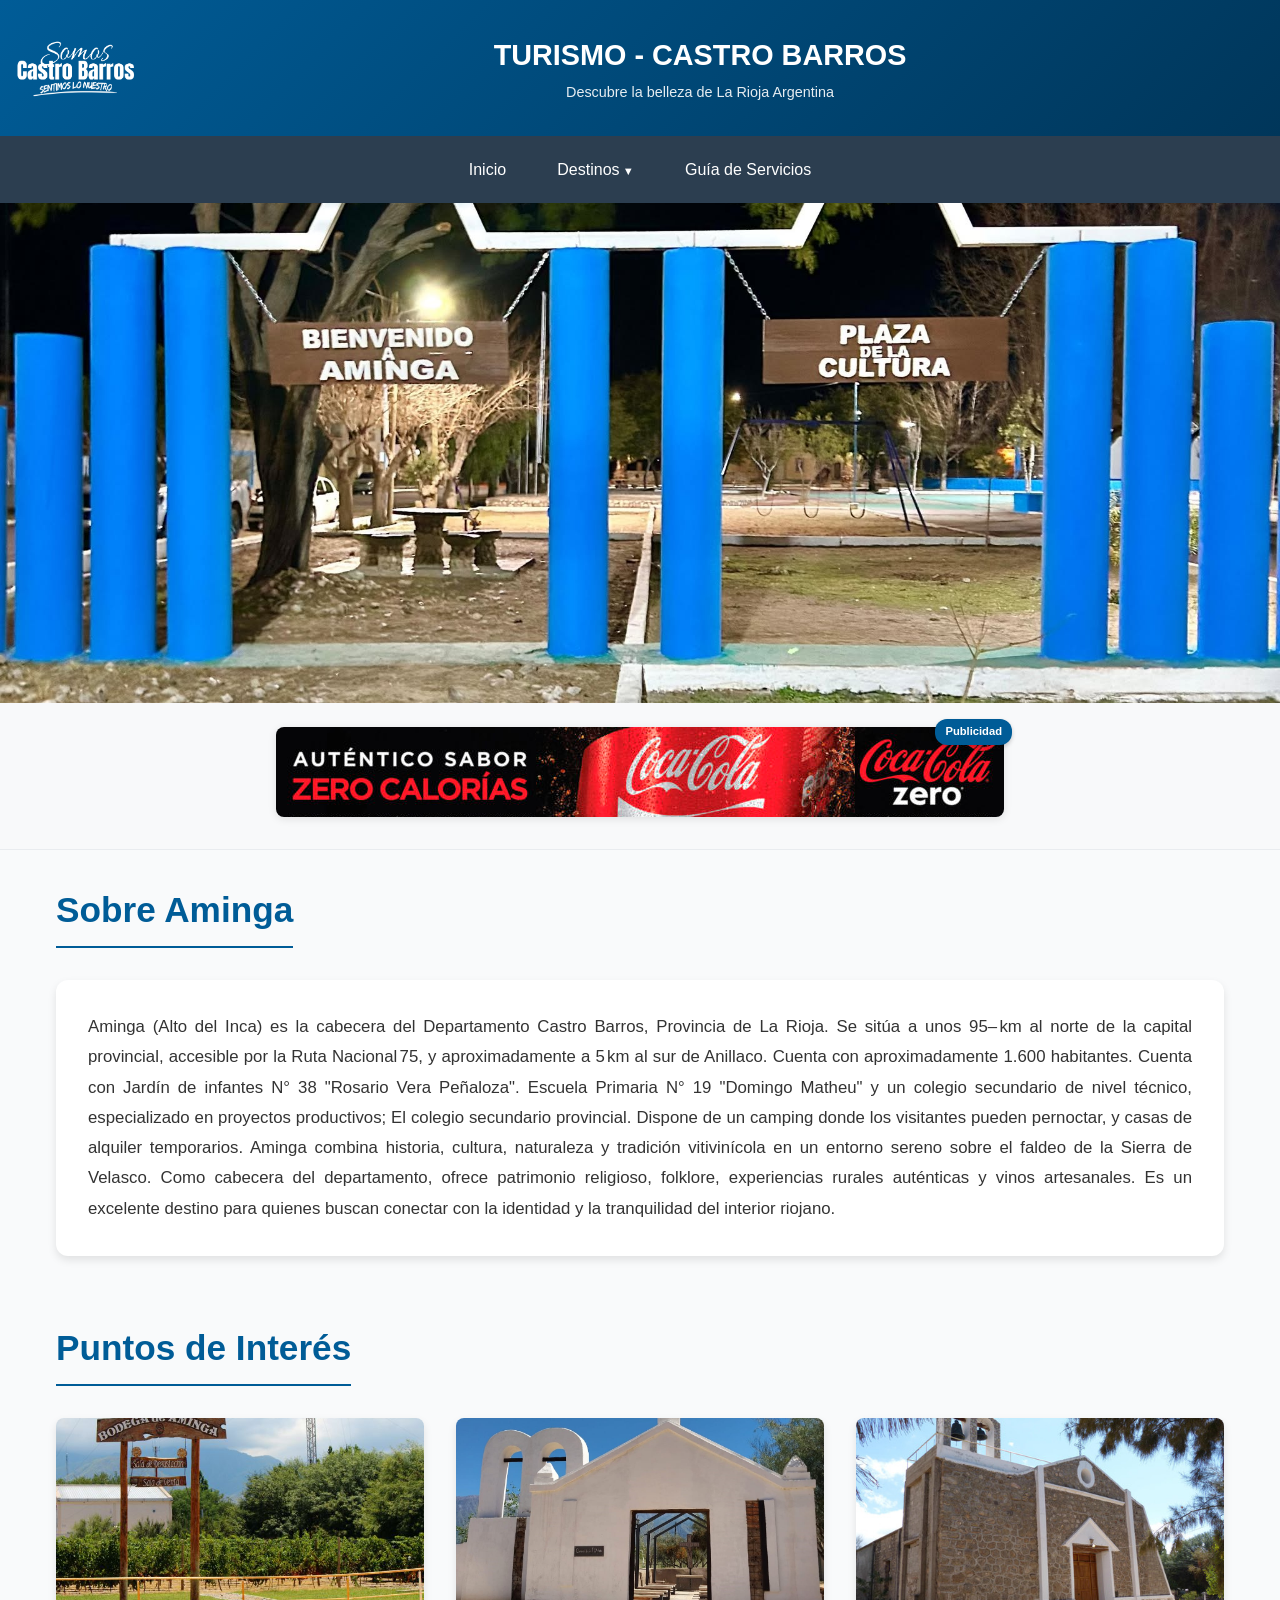
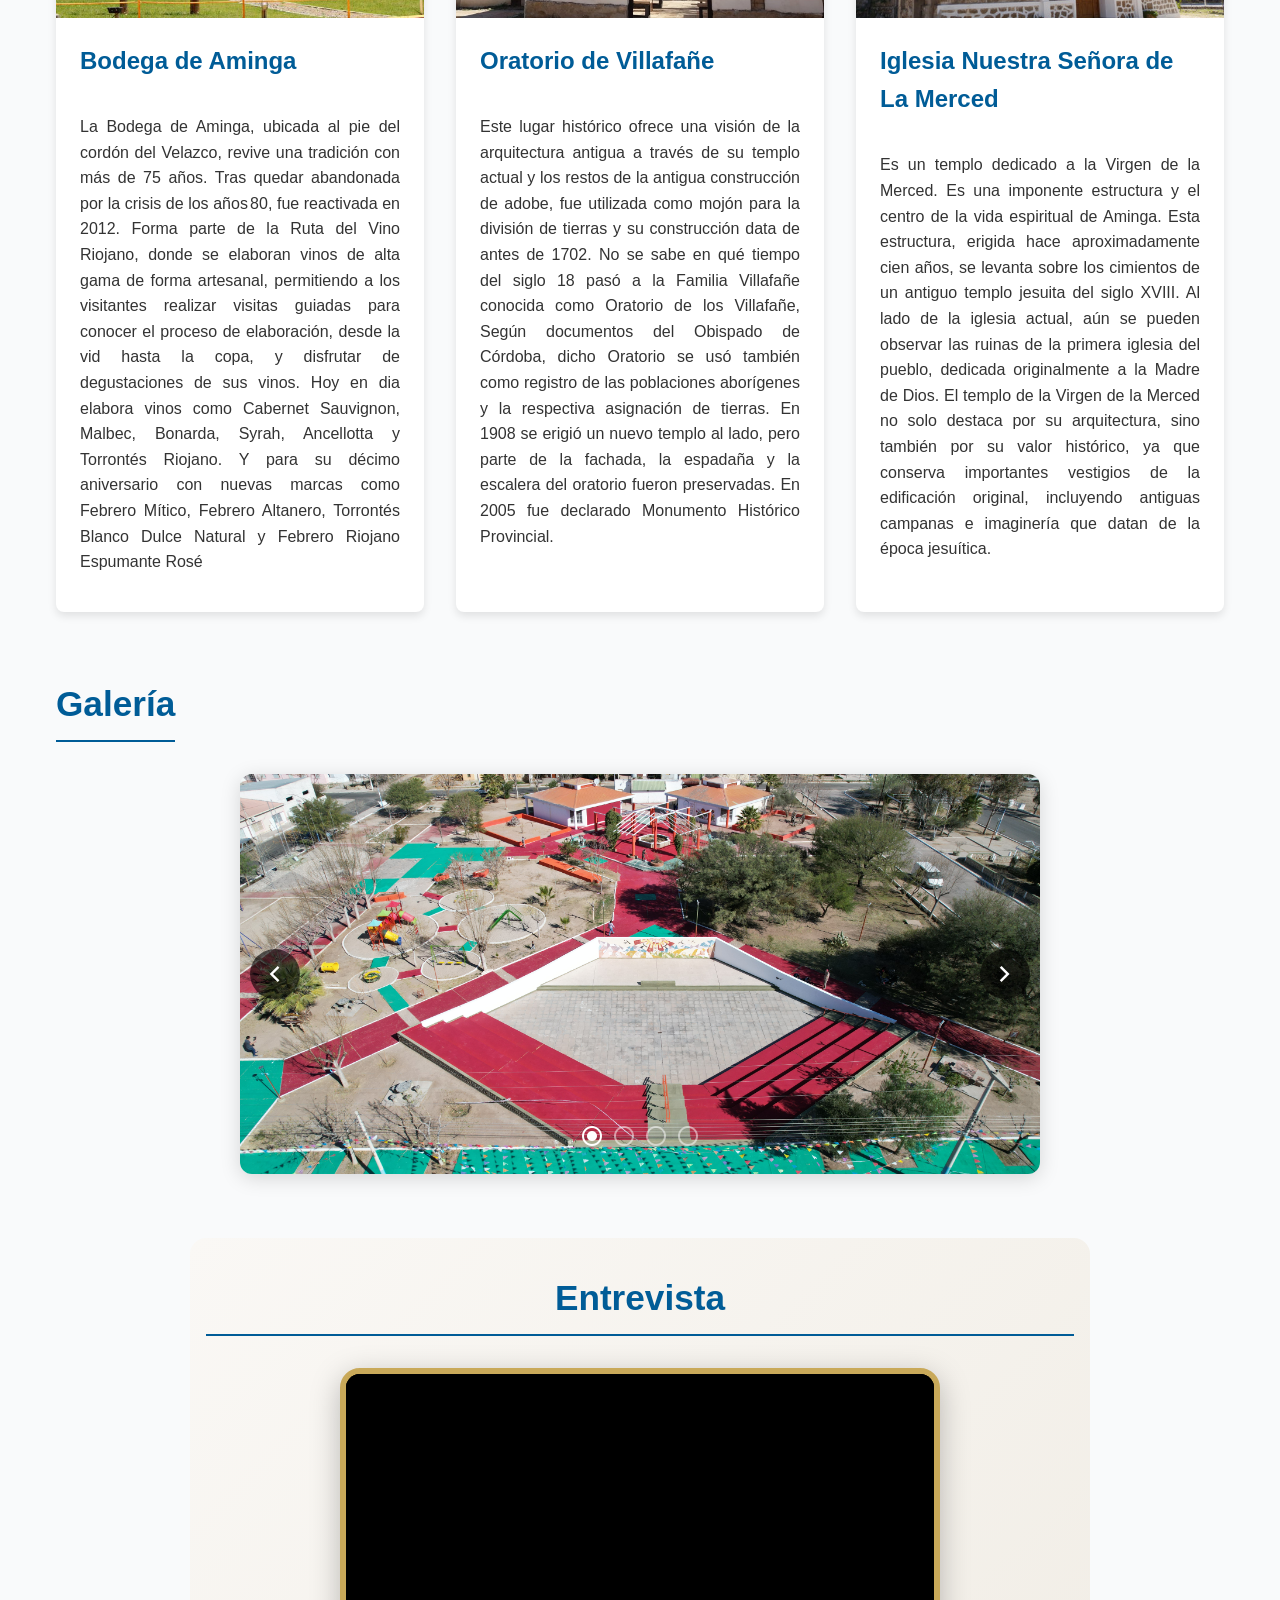
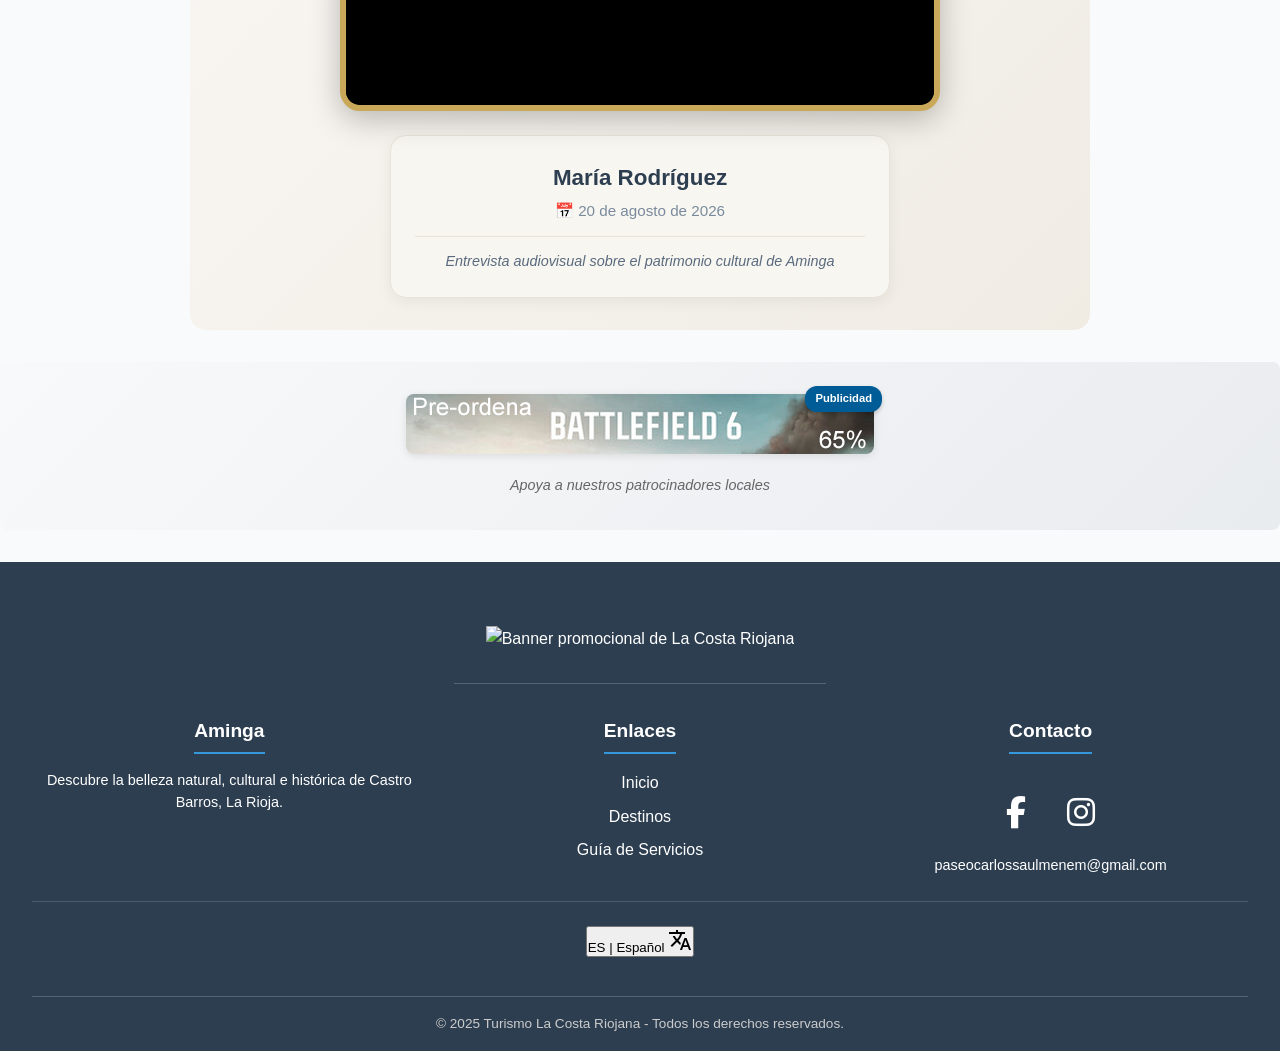
==== commit 2f4b3bc4: "Update Aminga.html" ====
--- a/Aminga.html
+++ b/Aminga.html
@@ -221,18 +221,17 @@
         </div>
 
         <!-- ============================================================ -->
-        <!-- TRADUCTOR DE GOOGLE - DISEÑO MEJORADO                        -->
+        <!-- BOTÓN DE IDIOMA - ES / EN                                    -->
         <!-- ============================================================ -->
         <div class="footer-language">
-            <!-- Selector de idioma (oculto inicialmente) -->
-            <div id="google_translate_element" class="translate-widget"></div>
-            
-            <!-- Botón principal de traducción -->
-            <button id="translateMainBtn" class="translate-main-btn">
-                <span class="material-symbols-outlined">language</span>
-                <span class="btn-text">🌐 Traducir página</span>
-                <span class="btn-arrow">▼</span>
+            <button id="langToggle" class="lang-toggle-btn">
+                <span class="lang-code" id="langCode">ES</span>
+                <span class="lang-divider">|</span>
+                <span class="lang-name" id="langName">Español</span>
+                <span class="material-symbols-outlined lang-icon">translate</span>
             </button>
+            <!-- Widget oculto de Google Translate -->
+            <div id="google_translate_element" style="display:none;"></div>
         </div>
         <!-- ============================================================ -->
 
@@ -260,65 +259,64 @@
 
     <script>
         // ============================================================
-        // CONTROL DEL BOTÓN DE TRADUCCIÓN - VERSIÓN MEJORADA
+        // CONTROL DEL BOTÓN DE IDIOMA - ES / EN
         // ============================================================
         
         document.addEventListener('DOMContentLoaded', function() {
-            const mainBtn = document.getElementById('translateMainBtn');
-            const widget = document.getElementById('google_translate_element');
-            let widgetVisible = false;
-
-            // Función para mostrar/ocultar el selector de idioma
-            function toggleWidget(e) {
-                if (e) e.preventDefault();
-                
-                if (widgetVisible) {
-                    // Ocultar widget
-                    widget.classList.remove('show');
-                    widgetVisible = false;
-                    mainBtn.querySelector('.btn-text').textContent = '🌐 Traducir página';
-                    mainBtn.querySelector('.btn-arrow').textContent = '▼';
+            const langBtn = document.getElementById('langToggle');
+            const langCode = document.getElementById('langCode');
+            const langName = document.getElementById('langName');
+            let currentLang = 'es'; // 'es' o 'en'
+
+            // Función para cambiar el idioma
+            function setLanguage(lang) {
+                const combo = document.querySelector('.goog-te-combo');
+                if (!combo) {
+                    // Si el combo no está disponible, reintentar después de 500ms
+                    setTimeout(function() {
+                        setLanguage(lang);
+                    }, 500);
+                    return;
+                }
+                combo.value = lang;
+                combo.dispatchEvent(new Event('change'));
+                currentLang = lang;
+                updateButton(lang);
+            }
+
+            // Función para actualizar el botón según el idioma
+            function updateButton(lang) {
+                if (lang === 'en') {
+                    langCode.textContent = 'EN';
+                    langName.textContent = 'English';
+                    langBtn.classList.add('english');
                 } else {
-                    // Mostrar widget
-                    widget.classList.add('show');
-                    widgetVisible = true;
-                    mainBtn.querySelector('.btn-text').textContent = '🔽 Cerrar traductor';
-                    mainBtn.querySelector('.btn-arrow').textContent = '▲';
-                    
-                    // Forzar que el combo de Google Translate sea visible
-                    setTimeout(function() {
-                        const combo = document.querySelector('.goog-te-combo');
-                        if (combo) {
-                            combo.style.display = 'block';
-                            combo.style.width = '100%';
-                            combo.focus();
-                        }
-                    }, 300);
+                    langCode.textContent = 'ES';
+                    langName.textContent = 'Español';
+                    langBtn.classList.remove('english');
                 }
             }
 
-            // Evento del botón principal
-            mainBtn.addEventListener('click', toggleWidget);
-
-            // Cerrar el widget al hacer clic fuera
-            document.addEventListener('click', function(e) {
-                if (widgetVisible) {
-                    const isClickInside = widget.contains(e.target) || mainBtn.contains(e.target);
-                    if (!isClickInside) {
-                        widget.classList.remove('show');
-                        widgetVisible = false;
-                        mainBtn.querySelector('.btn-text').textContent = '🌐 Traducir página';
-                        mainBtn.querySelector('.btn-arrow').textContent = '▼';
-                    }
-                }
+            // Evento click del botón
+            langBtn.addEventListener('click', function(e) {
+                e.preventDefault();
+                const newLang = (currentLang === 'es') ? 'en' : 'es';
+                setLanguage(newLang);
             });
 
-            // Detectar cuando el widget de Google Translate está listo
+            // Detectar el idioma actual cuando el combo cambie (por si el usuario usa el combo nativo)
             const observer = new MutationObserver(function() {
                 const combo = document.querySelector('.goog-te-combo');
                 if (combo) {
-                    // El widget está listo, ocultarlo inicialmente
-                    widget.classList.remove('show');
+                    // Inicializar con el valor actual del combo
+                    currentLang = combo.value || 'es';
+                    updateButton(currentLang);
+                    
+                    // Escuchar cambios en el combo
+                    combo.addEventListener('change', function() {
+                        currentLang = this.value;
+                        updateButton(currentLang);
+                    });
                     observer.disconnect();
                 }
             });
--- a/destinos.css
+++ b/destinos.css
@@ -552,41 +552,162 @@
 }
 
 /* ========================================
-   TRADUCTOR DE GOOGLE - ESTILOS
+   TRADUCTOR - DISEÑO MEJORADO
    ======================================== */
 
 .footer-language {
     text-align: center;
-    padding: 1.2rem 0 0.8rem 0;
+    padding: 1.5rem 0 0.8rem 0;
     border-top: 1px solid rgba(255, 255, 255, 0.15);
     margin-top: 0.5rem;
-}
-
-#google_translate_element {
-    display: inline-block;
-}
-
-#google_translate_element .goog-te-gadget {
+    position: relative;
+}
+
+/* ========== BOTÓN PRINCIPAL ========== */
+.translate-main-btn {
+    display: inline-flex;
+    align-items: center;
+    justify-content: center;
+    gap: 10px;
+    background: linear-gradient(135deg, rgba(255, 255, 255, 0.12), rgba(255, 255, 255, 0.05));
+    color: white;
+    border: 2px solid rgba(255, 255, 255, 0.25);
+    padding: 12px 28px;
+    border-radius: 50px;
+    font-size: 1rem;
+    font-weight: 600;
+    cursor: pointer;
+    transition: all 0.3s cubic-bezier(0.4, 0, 0.2, 1);
+    font-family: 'Segoe UI', Tahoma, Geneva, Verdana, sans-serif;
+    backdrop-filter: blur(10px);
+    box-shadow: 0 4px 15px rgba(0, 0, 0, 0.1);
+    letter-spacing: 0.3px;
+    position: relative;
+    overflow: hidden;
+}
+
+/* Efecto de brillo al pasar el mouse */
+.translate-main-btn::before {
+    content: '';
+    position: absolute;
+    top: -50%;
+    left: -50%;
+    width: 200%;
+    height: 200%;
+    background: radial-gradient(circle, rgba(255, 255, 255, 0.1) 0%, transparent 70%);
+    opacity: 0;
+    transition: opacity 0.4s ease;
+    pointer-events: none;
+}
+
+.translate-main-btn:hover::before {
+    opacity: 1;
+}
+
+.translate-main-btn:hover {
+    background: linear-gradient(135deg, rgba(255, 255, 255, 0.2), rgba(255, 255, 255, 0.08));
+    border-color: rgba(255, 255, 255, 0.5);
+    transform: translateY(-3px) scale(1.02);
+    box-shadow: 0 8px 30px rgba(0, 0, 0, 0.25);
+}
+
+.translate-main-btn:active {
+    transform: scale(0.95);
+    box-shadow: 0 2px 10px rgba(0, 0, 0, 0.15);
+}
+
+.translate-main-btn .material-symbols-outlined {
+    font-size: 1.5rem;
+    transition: transform 0.3s ease;
+}
+
+.translate-main-btn:hover .material-symbols-outlined {
+    transform: rotate(-10deg) scale(1.1);
+}
+
+.translate-main-btn .btn-text {
+    font-size: 1rem;
+    white-space: nowrap;
+}
+
+.translate-main-btn .btn-arrow {
+    font-size: 0.7rem;
+    transition: transform 0.3s ease;
+    opacity: 0.7;
+}
+
+.translate-main-btn:hover .btn-arrow {
+    opacity: 1;
+}
+
+/* ========== WIDGET DE GOOGLE TRANSLATE ========== */
+.translate-widget {
+    display: none;
+    opacity: 0;
+    max-height: 0;
+    overflow: hidden;
+    transition: all 0.5s cubic-bezier(0.4, 0, 0.2, 1);
+    margin: 0 auto;
+    background: rgba(255, 255, 255, 0.05);
+    border-radius: 16px;
+    padding: 0 20px;
+    border: 1px solid transparent;
+    backdrop-filter: blur(5px);
+    width: 100%;
+    max-width: 400px;
+}
+
+.translate-widget.show {
+    display: block;
+    opacity: 1;
+    max-height: 200px;
+    padding: 20px;
+    margin-top: 15px;
+    border-color: rgba(255, 255, 255, 0.15);
+    animation: widgetSlideDown 0.4s ease-out;
+}
+
+@keyframes widgetSlideDown {
+    from {
+        opacity: 0;
+        transform: translateY(-10px) scale(0.95);
+    }
+    to {
+        opacity: 1;
+        transform: translateY(0) scale(1);
+    }
+}
+
+/* Estilos internos del widget */
+.translate-widget .goog-te-gadget {
     font-family: 'Segoe UI', Tahoma, Geneva, Verdana, sans-serif !important;
     font-size: 14px !important;
     color: #ccc !important;
-}
-
-#google_translate_element .goog-te-gadget a {
+    display: flex;
+    flex-direction: column;
+    align-items: center;
+    gap: 8px;
+}
+
+.translate-widget .goog-te-gadget a {
     color: #3498db !important;
     text-decoration: none !important;
-}
-
-#google_translate_element .goog-te-gadget a:hover {
+    font-size: 0.85rem !important;
+    opacity: 0.7;
+    transition: opacity 0.3s ease;
+}
+
+.translate-widget .goog-te-gadget a:hover {
+    opacity: 1;
     text-decoration: underline !important;
 }
 
-#google_translate_element .goog-te-combo {
+.translate-widget .goog-te-combo {
     background: rgba(255, 255, 255, 0.1);
     color: white;
-    border: 2px solid rgba(255, 255, 255, 0.25);
-    padding: 8px 16px;
-    border-radius: 50px;
+    border: 2px solid rgba(255, 255, 255, 0.2);
+    padding: 10px 18px;
+    border-radius: 30px;
     font-size: 0.95rem;
     font-weight: 500;
     cursor: pointer;
@@ -595,22 +716,32 @@
     outline: none;
     appearance: none;
     -webkit-appearance: none;
-    min-width: 180px;
-    text-align: center;
-}
-
-#google_translate_element .goog-te-combo:hover {
-    background: rgba(255, 255, 255, 0.2);
-    border-color: rgba(255, 255, 255, 0.5);
-}
-
-#google_translate_element .goog-te-combo option {
+    min-width: 200px;
+    text-align: center;
+    background-image: url("data:image/svg+xml,%3Csvg xmlns='http://www.w3.org/2000/svg' width='12' height='8' viewBox='0 0 12 8'%3E%3Cpath d='M1 1l5 5 5-5' stroke='white' stroke-width='1.5' fill='none' stroke-linecap='round'/%3E%3C/svg%3E");
+    background-repeat: no-repeat;
+    background-position: right 16px center;
+    padding-right: 40px;
+}
+
+.translate-widget .goog-te-combo:hover {
+    background-color: rgba(255, 255, 255, 0.18);
+    border-color: rgba(255, 255, 255, 0.4);
+    transform: scale(1.02);
+}
+
+.translate-widget .goog-te-combo:focus {
+    border-color: #3498db;
+    box-shadow: 0 0 0 3px rgba(52, 152, 219, 0.3);
+}
+
+.translate-widget .goog-te-combo option {
     background: #2c3e50;
     color: white;
-    padding: 8px;
-}
-
-/* Ocultar el banner de Google Translate */
+    padding: 10px;
+}
+
+/* ========== OCULTAR ELEMENTOS NO DESEADOS ========== */
 .goog-te-banner-frame {
     display: none !important;
 }
@@ -867,13 +998,39 @@
     }
 
     .footer-language {
-        padding: 1rem 0 0.6rem 0;
-    }
-
-    #google_translate_element .goog-te-combo {
-        padding: 6px 14px;
+        padding: 1.2rem 0 0.6rem 0;
+    }
+
+    .translate-main-btn {
+        padding: 10px 20px;
+        font-size: 0.9rem;
+        gap: 8px;
+        border-radius: 40px;
+    }
+
+    .translate-main-btn .material-symbols-outlined {
+        font-size: 1.3rem;
+    }
+
+    .translate-main-btn .btn-text {
+        font-size: 0.9rem;
+    }
+
+    .translate-widget {
+        max-width: 320px;
+    }
+
+    .translate-widget.show {
+        padding: 16px;
+    }
+
+    .translate-widget .goog-te-combo {
+        padding: 8px 14px;
         font-size: 0.85rem;
-        min-width: 150px;
+        min-width: 160px;
+        padding-right: 36px;
+        background-size: 10px 7px;
+        background-position: right 12px center;
     }
 
     .entrevista-video-section {
@@ -957,14 +1114,44 @@
     }
 
     .footer-language {
-        padding: 0.8rem 0 0.4rem 0;
-    }
-
-    #google_translate_element .goog-te-combo {
-        padding: 5px 12px;
+        padding: 1rem 0 0.4rem 0;
+    }
+
+    .translate-main-btn {
+        padding: 8px 16px;
+        font-size: 0.8rem;
+        gap: 6px;
+        border-radius: 35px;
+        border-width: 1.5px;
+    }
+
+    .translate-main-btn .material-symbols-outlined {
+        font-size: 1.1rem;
+    }
+
+    .translate-main-btn .btn-text {
+        font-size: 0.8rem;
+    }
+
+    .translate-main-btn .btn-arrow {
+        font-size: 0.6rem;
+    }
+
+    .translate-widget {
+        max-width: 280px;
+    }
+
+    .translate-widget.show {
+        padding: 12px;
+    }
+
+    .translate-widget .goog-te-combo {
+        padding: 6px 12px;
         font-size: 0.75rem;
         min-width: 130px;
-        border-width: 1.5px;
+        padding-right: 32px;
+        background-size: 8px 6px;
+        background-position: right 10px center;
     }
 
     .entrevista-video-section {
@@ -1013,4 +1200,31 @@
     .carousel-indicators .material-symbols-outlined {
         font-size: 1.2rem;
     }
-}+}
+
+@media (max-width: 360px) {
+    .translate-main-btn {
+        padding: 6px 12px;
+        font-size: 0.7rem;
+        gap: 5px;
+    }
+
+    .translate-main-btn .material-symbols-outlined {
+        font-size: 1rem;
+    }
+
+    .translate-main-btn .btn-text {
+        font-size: 0.7rem;
+    }
+
+    .translate-widget {
+        max-width: 240px;
+    }
+
+    .translate-widget .goog-te-combo {
+        font-size: 0.7rem;
+        min-width: 110px;
+        padding: 5px 10px;
+        padding-right: 28px;
+    }
+}
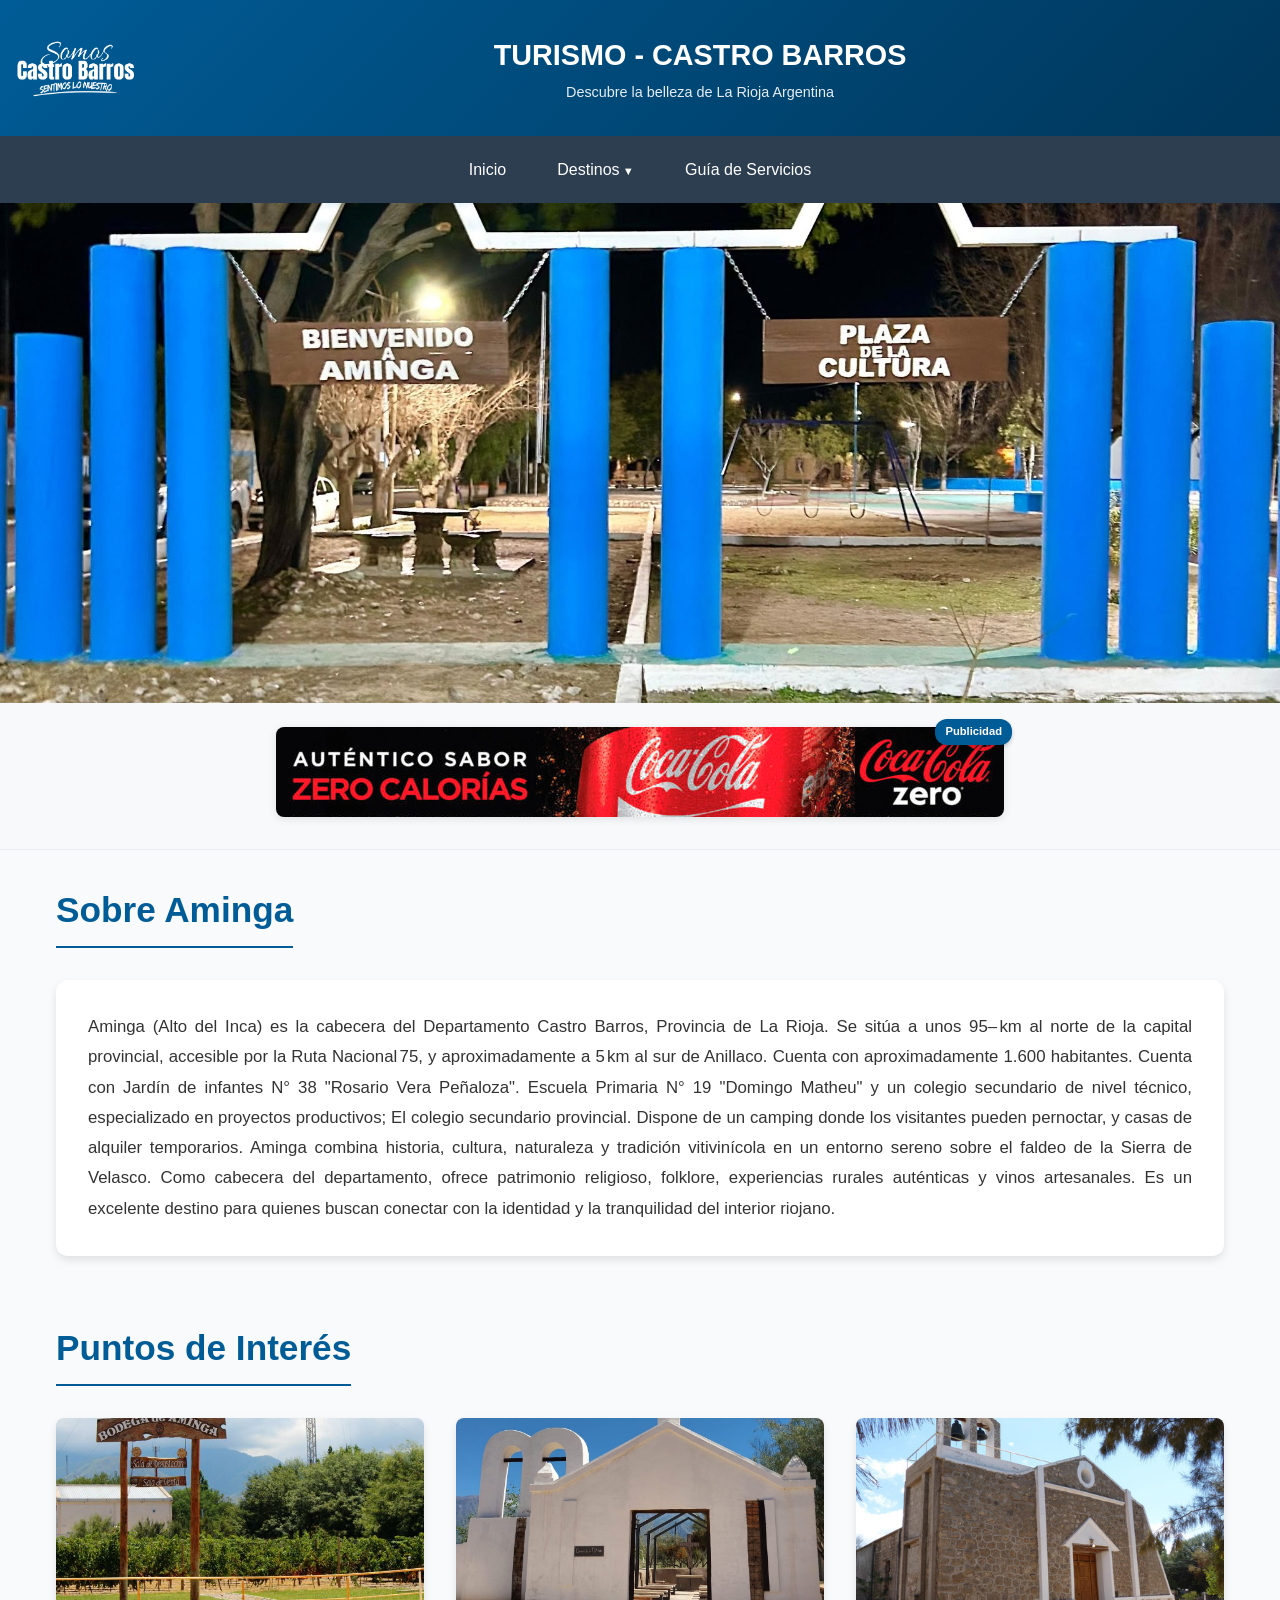
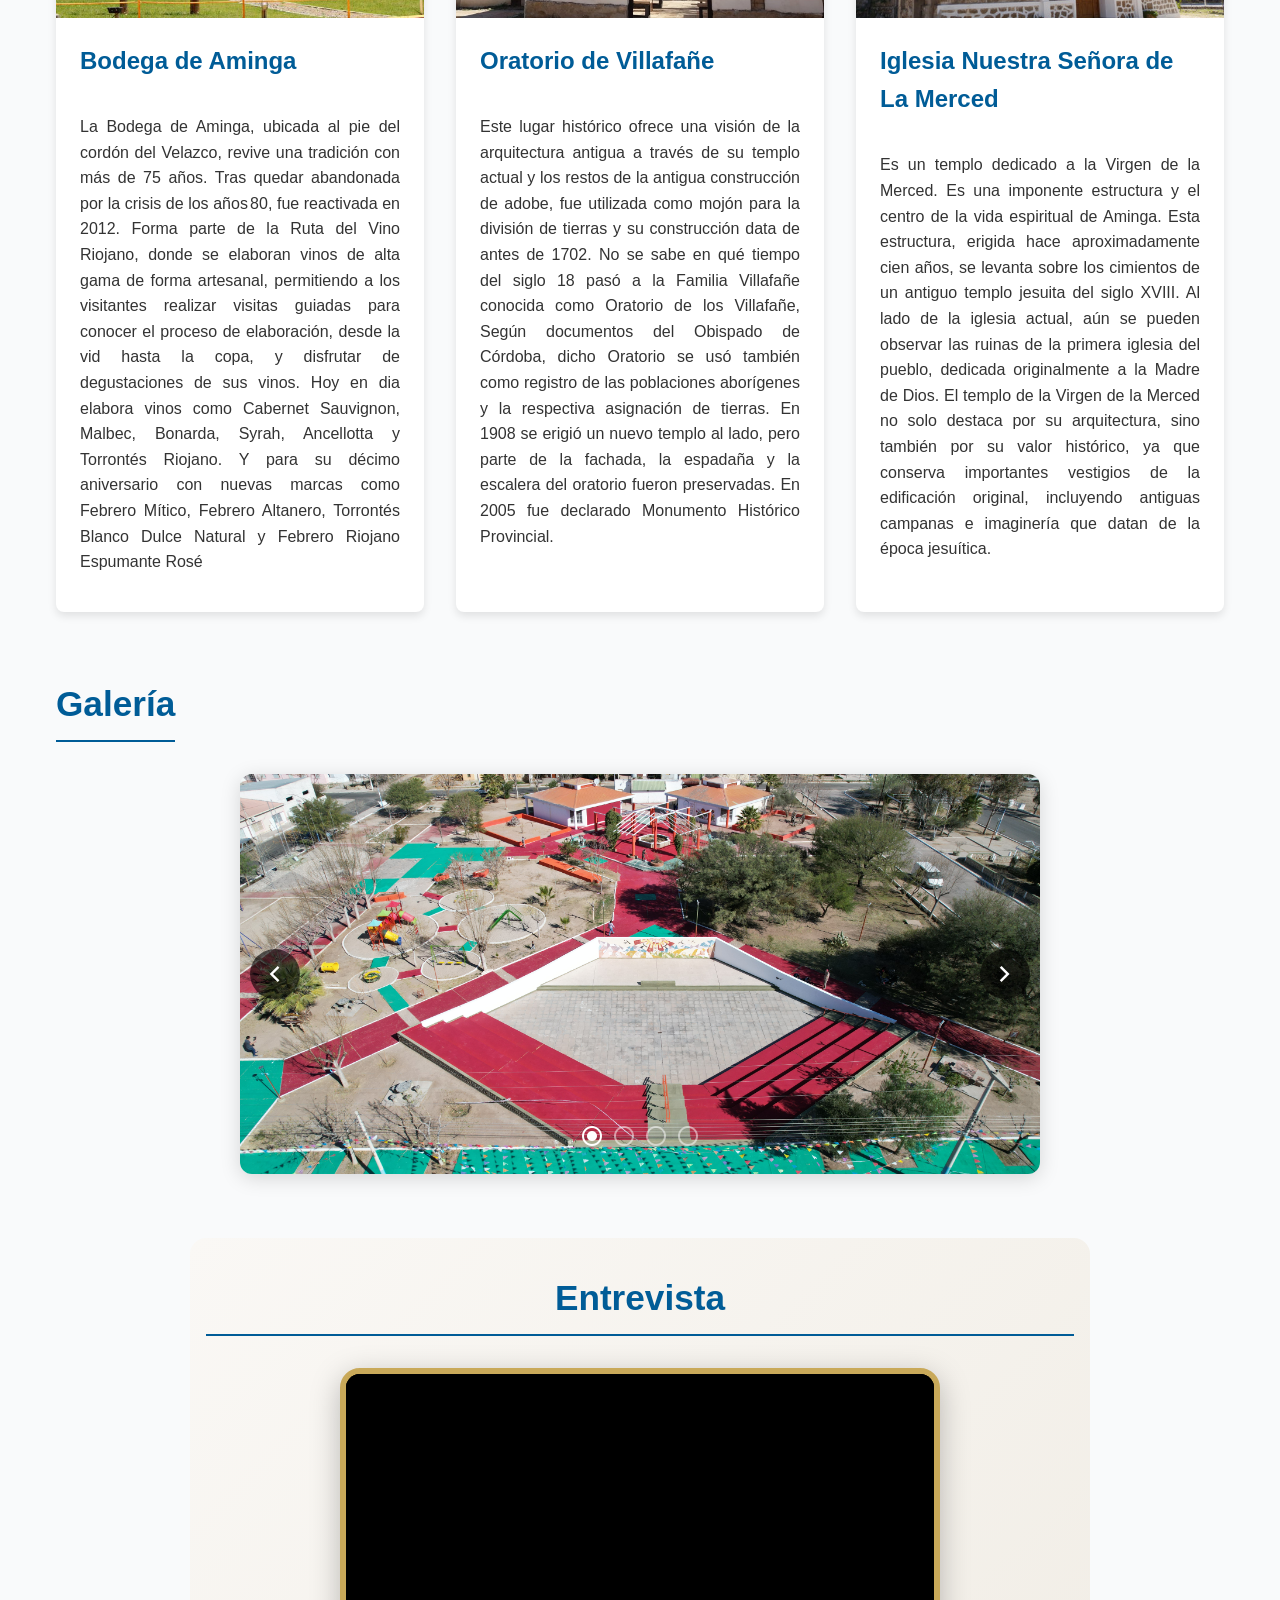
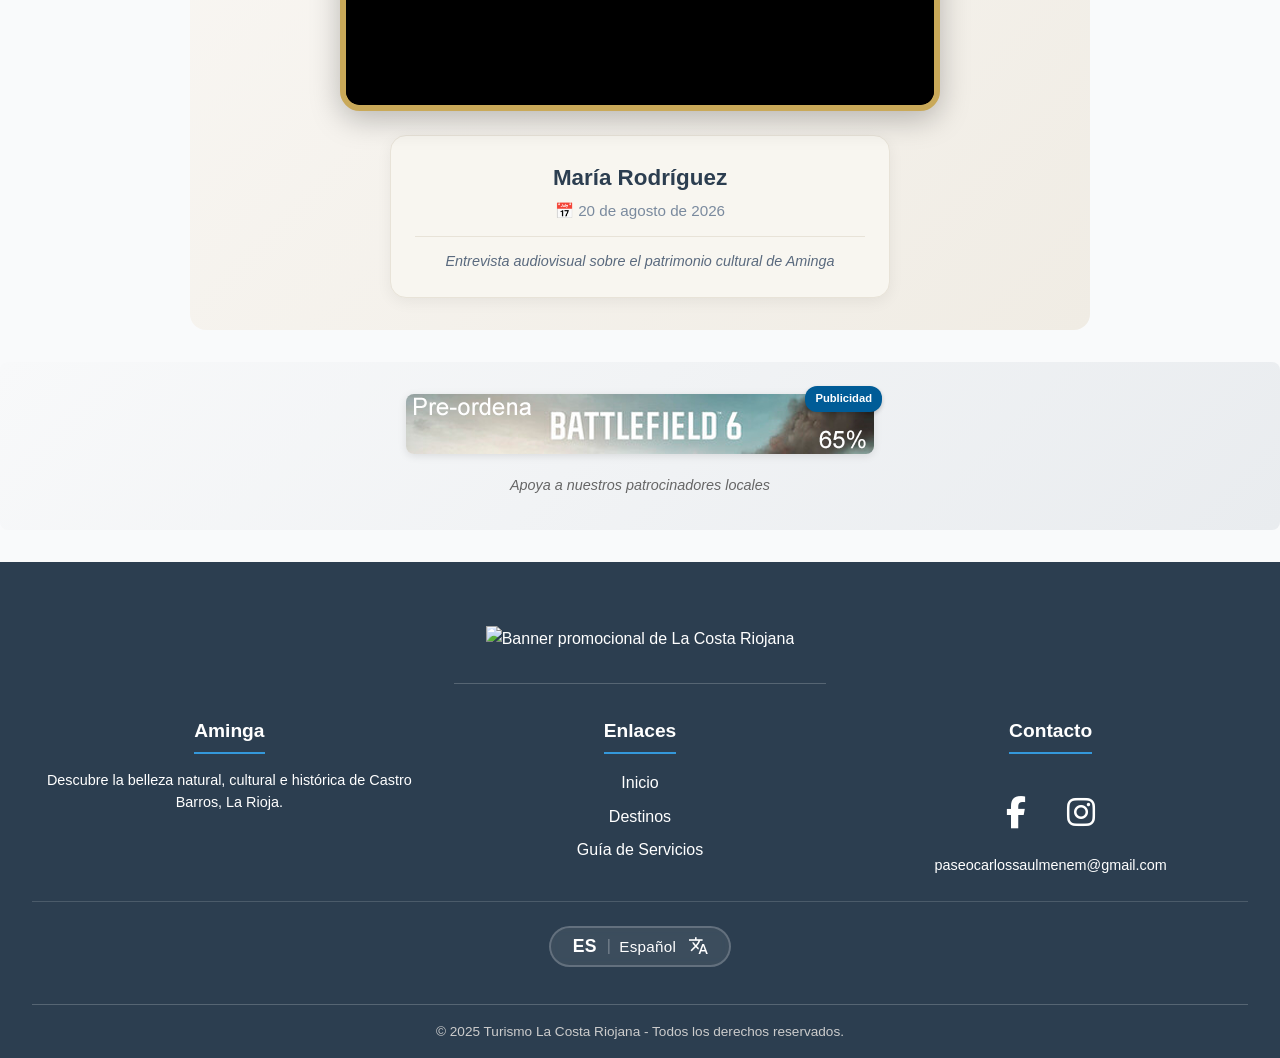
==== commit 5b802a9e: "Update Aminga.html" ====
--- a/Aminga.html
+++ b/Aminga.html
@@ -221,7 +221,7 @@
         </div>
 
         <!-- ============================================================ -->
-        <!-- BOTÓN DE IDIOMA - ES / EN                                    -->
+        <!-- BOTÓN DE IDIOMA - ES / EN (CON TRADUCCIÓN FUNCIONAL)         -->
         <!-- ============================================================ -->
         <div class="footer-language">
             <button id="langToggle" class="lang-toggle-btn">
@@ -230,8 +230,8 @@
                 <span class="lang-name" id="langName">Español</span>
                 <span class="material-symbols-outlined lang-icon">translate</span>
             </button>
-            <!-- Widget oculto de Google Translate -->
-            <div id="google_translate_element" style="display:none;"></div>
+            <!-- Google Translate Widget (visible pero estilizado) -->
+            <div id="google_translate_element" class="translate-widget"></div>
         </div>
         <!-- ============================================================ -->
 
@@ -259,16 +259,16 @@
 
     <script>
         // ============================================================
-        // CONTROL DEL BOTÓN DE IDIOMA - ES / EN
+        // CONTROL DEL BOTÓN DE IDIOMA - ES / EN (FUNCIONAL)
         // ============================================================
         
         document.addEventListener('DOMContentLoaded', function() {
             const langBtn = document.getElementById('langToggle');
             const langCode = document.getElementById('langCode');
             const langName = document.getElementById('langName');
-            let currentLang = 'es'; // 'es' o 'en'
-
-            // Función para cambiar el idioma
+            let currentLang = 'es';
+
+            // Función para cambiar el idioma usando el combo de Google Translate
             function setLanguage(lang) {
                 const combo = document.querySelector('.goog-te-combo');
                 if (!combo) {
@@ -278,7 +278,9 @@
                     }, 500);
                     return;
                 }
+                // Cambiar el valor del combo
                 combo.value = lang;
+                // Disparar el evento 'change' para que Google Translate actúe
                 combo.dispatchEvent(new Event('change'));
                 currentLang = lang;
                 updateButton(lang);
@@ -304,7 +306,7 @@
                 setLanguage(newLang);
             });
 
-            // Detectar el idioma actual cuando el combo cambie (por si el usuario usa el combo nativo)
+            // Detectar cambios en el combo de Google Translate (por si el usuario lo usa manualmente)
             const observer = new MutationObserver(function() {
                 const combo = document.querySelector('.goog-te-combo');
                 if (combo) {
--- a/destinos.css
+++ b/destinos.css
@@ -552,7 +552,7 @@
 }
 
 /* ========================================
-   TRADUCTOR - DISEÑO MEJORADO
+   BOTÓN DE IDIOMA - ES / EN
    ======================================== */
 
 .footer-language {
@@ -560,198 +560,94 @@
     padding: 1.5rem 0 0.8rem 0;
     border-top: 1px solid rgba(255, 255, 255, 0.15);
     margin-top: 0.5rem;
-    position: relative;
-}
-
-/* ========== BOTÓN PRINCIPAL ========== */
-.translate-main-btn {
+}
+
+.lang-toggle-btn {
     display: inline-flex;
     align-items: center;
-    justify-content: center;
-    gap: 10px;
-    background: linear-gradient(135deg, rgba(255, 255, 255, 0.12), rgba(255, 255, 255, 0.05));
-    color: white;
-    border: 2px solid rgba(255, 255, 255, 0.25);
-    padding: 12px 28px;
-    border-radius: 50px;
+    gap: 8px;
+    background: rgba(255, 255, 255, 0.08);
+    color: #fff;
+    border: 2px solid rgba(255, 255, 255, 0.2);
+    padding: 8px 20px;
+    border-radius: 40px;
     font-size: 1rem;
     font-weight: 600;
     cursor: pointer;
-    transition: all 0.3s cubic-bezier(0.4, 0, 0.2, 1);
-    font-family: 'Segoe UI', Tahoma, Geneva, Verdana, sans-serif;
-    backdrop-filter: blur(10px);
-    box-shadow: 0 4px 15px rgba(0, 0, 0, 0.1);
-    letter-spacing: 0.3px;
-    position: relative;
-    overflow: hidden;
-}
-
-/* Efecto de brillo al pasar el mouse */
-.translate-main-btn::before {
-    content: '';
-    position: absolute;
-    top: -50%;
-    left: -50%;
-    width: 200%;
-    height: 200%;
-    background: radial-gradient(circle, rgba(255, 255, 255, 0.1) 0%, transparent 70%);
-    opacity: 0;
-    transition: opacity 0.4s ease;
-    pointer-events: none;
-}
-
-.translate-main-btn:hover::before {
-    opacity: 1;
-}
-
-.translate-main-btn:hover {
-    background: linear-gradient(135deg, rgba(255, 255, 255, 0.2), rgba(255, 255, 255, 0.08));
-    border-color: rgba(255, 255, 255, 0.5);
-    transform: translateY(-3px) scale(1.02);
-    box-shadow: 0 8px 30px rgba(0, 0, 0, 0.25);
-}
-
-.translate-main-btn:active {
-    transform: scale(0.95);
-    box-shadow: 0 2px 10px rgba(0, 0, 0, 0.15);
-}
-
-.translate-main-btn .material-symbols-outlined {
-    font-size: 1.5rem;
-    transition: transform 0.3s ease;
-}
-
-.translate-main-btn:hover .material-symbols-outlined {
-    transform: rotate(-10deg) scale(1.1);
-}
-
-.translate-main-btn .btn-text {
-    font-size: 1rem;
-    white-space: nowrap;
-}
-
-.translate-main-btn .btn-arrow {
-    font-size: 0.7rem;
-    transition: transform 0.3s ease;
-    opacity: 0.7;
-}
-
-.translate-main-btn:hover .btn-arrow {
-    opacity: 1;
-}
-
-/* ========== WIDGET DE GOOGLE TRANSLATE ========== */
-.translate-widget {
-    display: none;
-    opacity: 0;
-    max-height: 0;
-    overflow: hidden;
-    transition: all 0.5s cubic-bezier(0.4, 0, 0.2, 1);
-    margin: 0 auto;
-    background: rgba(255, 255, 255, 0.05);
-    border-radius: 16px;
-    padding: 0 20px;
-    border: 1px solid transparent;
-    backdrop-filter: blur(5px);
-    width: 100%;
-    max-width: 400px;
-}
-
-.translate-widget.show {
-    display: block;
-    opacity: 1;
-    max-height: 200px;
-    padding: 20px;
-    margin-top: 15px;
-    border-color: rgba(255, 255, 255, 0.15);
-    animation: widgetSlideDown 0.4s ease-out;
-}
-
-@keyframes widgetSlideDown {
-    from {
-        opacity: 0;
-        transform: translateY(-10px) scale(0.95);
-    }
-    to {
-        opacity: 1;
-        transform: translateY(0) scale(1);
-    }
-}
-
-/* Estilos internos del widget */
-.translate-widget .goog-te-gadget {
-    font-family: 'Segoe UI', Tahoma, Geneva, Verdana, sans-serif !important;
-    font-size: 14px !important;
-    color: #ccc !important;
-    display: flex;
-    flex-direction: column;
-    align-items: center;
-    gap: 8px;
-}
-
-.translate-widget .goog-te-gadget a {
-    color: #3498db !important;
-    text-decoration: none !important;
-    font-size: 0.85rem !important;
-    opacity: 0.7;
-    transition: opacity 0.3s ease;
-}
-
-.translate-widget .goog-te-gadget a:hover {
-    opacity: 1;
-    text-decoration: underline !important;
-}
-
-.translate-widget .goog-te-combo {
-    background: rgba(255, 255, 255, 0.1);
-    color: white;
-    border: 2px solid rgba(255, 255, 255, 0.2);
-    padding: 10px 18px;
-    border-radius: 30px;
-    font-size: 0.95rem;
-    font-weight: 500;
-    cursor: pointer;
     transition: all 0.3s ease;
     font-family: 'Segoe UI', Tahoma, Geneva, Verdana, sans-serif;
-    outline: none;
-    appearance: none;
-    -webkit-appearance: none;
-    min-width: 200px;
-    text-align: center;
-    background-image: url("data:image/svg+xml,%3Csvg xmlns='http://www.w3.org/2000/svg' width='12' height='8' viewBox='0 0 12 8'%3E%3Cpath d='M1 1l5 5 5-5' stroke='white' stroke-width='1.5' fill='none' stroke-linecap='round'/%3E%3C/svg%3E");
-    background-repeat: no-repeat;
-    background-position: right 16px center;
-    padding-right: 40px;
-}
-
-.translate-widget .goog-te-combo:hover {
-    background-color: rgba(255, 255, 255, 0.18);
-    border-color: rgba(255, 255, 255, 0.4);
-    transform: scale(1.02);
-}
-
-.translate-widget .goog-te-combo:focus {
-    border-color: #3498db;
-    box-shadow: 0 0 0 3px rgba(52, 152, 219, 0.3);
-}
-
-.translate-widget .goog-te-combo option {
-    background: #2c3e50;
-    color: white;
-    padding: 10px;
-}
-
-/* ========== OCULTAR ELEMENTOS NO DESEADOS ========== */
+    backdrop-filter: blur(4px);
+    letter-spacing: 0.3px;
+}
+
+.lang-toggle-btn:hover {
+    background: rgba(255, 255, 255, 0.18);
+    border-color: rgba(255, 255, 255, 0.5);
+    transform: translateY(-2px);
+    box-shadow: 0 6px 20px rgba(0, 0, 0, 0.2);
+}
+
+.lang-toggle-btn:active {
+    transform: scale(0.95);
+}
+
+.lang-toggle-btn .lang-code {
+    font-weight: 700;
+    font-size: 1.1rem;
+    min-width: 28px;
+    text-align: center;
+}
+
+.lang-toggle-btn .lang-divider {
+    opacity: 0.3;
+    font-weight: 300;
+}
+
+.lang-toggle-btn .lang-name {
+    font-weight: 500;
+    font-size: 0.95rem;
+}
+
+.lang-toggle-btn .lang-icon {
+    font-size: 1.3rem;
+    margin-left: 4px;
+    transition: transform 0.3s ease;
+}
+
+.lang-toggle-btn:hover .lang-icon {
+    transform: rotate(-10deg) scale(1.1);
+}
+
+/* Modo inglés */
+.lang-toggle-btn.english {
+    background: rgba(46, 204, 113, 0.15);
+    border-color: rgba(46, 204, 113, 0.4);
+}
+
+.lang-toggle-btn.english:hover {
+    background: rgba(46, 204, 113, 0.25);
+    border-color: rgba(46, 204, 113, 0.6);
+}
+
+.lang-toggle-btn.english .lang-code {
+    color: #2ecc71;
+}
+
+/* Ocultar el combo nativo de Google Translate */
+.goog-te-combo {
+    display: none !important;
+}
+
+.goog-te-gadget {
+    font-size: 0 !important;
+}
+
 .goog-te-banner-frame {
     display: none !important;
 }
 
 body {
     top: 0 !important;
-}
-
-.goog-te-gadget {
-    font-size: 0 !important;
 }
 
 /* ENTREVISTA EN VIDEO */
@@ -1001,36 +897,23 @@
         padding: 1.2rem 0 0.6rem 0;
     }
 
-    .translate-main-btn {
-        padding: 10px 20px;
+    .lang-toggle-btn {
+        padding: 6px 16px;
         font-size: 0.9rem;
-        gap: 8px;
-        border-radius: 40px;
-    }
-
-    .translate-main-btn .material-symbols-outlined {
-        font-size: 1.3rem;
-    }
-
-    .translate-main-btn .btn-text {
-        font-size: 0.9rem;
-    }
-
-    .translate-widget {
-        max-width: 320px;
-    }
-
-    .translate-widget.show {
-        padding: 16px;
-    }
-
-    .translate-widget .goog-te-combo {
-        padding: 8px 14px;
+        gap: 6px;
+    }
+
+    .lang-toggle-btn .lang-code {
+        font-size: 1rem;
+        min-width: 24px;
+    }
+
+    .lang-toggle-btn .lang-name {
         font-size: 0.85rem;
-        min-width: 160px;
-        padding-right: 36px;
-        background-size: 10px 7px;
-        background-position: right 12px center;
+    }
+
+    .lang-toggle-btn .lang-icon {
+        font-size: 1.1rem;
     }
 
     .entrevista-video-section {
@@ -1117,41 +1000,24 @@
         padding: 1rem 0 0.4rem 0;
     }
 
-    .translate-main-btn {
-        padding: 8px 16px;
+    .lang-toggle-btn {
+        padding: 5px 12px;
         font-size: 0.8rem;
-        gap: 6px;
-        border-radius: 35px;
+        gap: 4px;
         border-width: 1.5px;
     }
 
-    .translate-main-btn .material-symbols-outlined {
-        font-size: 1.1rem;
-    }
-
-    .translate-main-btn .btn-text {
-        font-size: 0.8rem;
-    }
-
-    .translate-main-btn .btn-arrow {
-        font-size: 0.6rem;
-    }
-
-    .translate-widget {
-        max-width: 280px;
-    }
-
-    .translate-widget.show {
-        padding: 12px;
-    }
-
-    .translate-widget .goog-te-combo {
-        padding: 6px 12px;
+    .lang-toggle-btn .lang-code {
+        font-size: 0.9rem;
+        min-width: 20px;
+    }
+
+    .lang-toggle-btn .lang-name {
         font-size: 0.75rem;
-        min-width: 130px;
-        padding-right: 32px;
-        background-size: 8px 6px;
-        background-position: right 10px center;
+    }
+
+    .lang-toggle-btn .lang-icon {
+        font-size: 1rem;
     }
 
     .entrevista-video-section {
@@ -1201,30 +1067,3 @@
         font-size: 1.2rem;
     }
 }
-
-@media (max-width: 360px) {
-    .translate-main-btn {
-        padding: 6px 12px;
-        font-size: 0.7rem;
-        gap: 5px;
-    }
-
-    .translate-main-btn .material-symbols-outlined {
-        font-size: 1rem;
-    }
-
-    .translate-main-btn .btn-text {
-        font-size: 0.7rem;
-    }
-
-    .translate-widget {
-        max-width: 240px;
-    }
-
-    .translate-widget .goog-te-combo {
-        font-size: 0.7rem;
-        min-width: 110px;
-        padding: 5px 10px;
-        padding-right: 28px;
-    }
-}
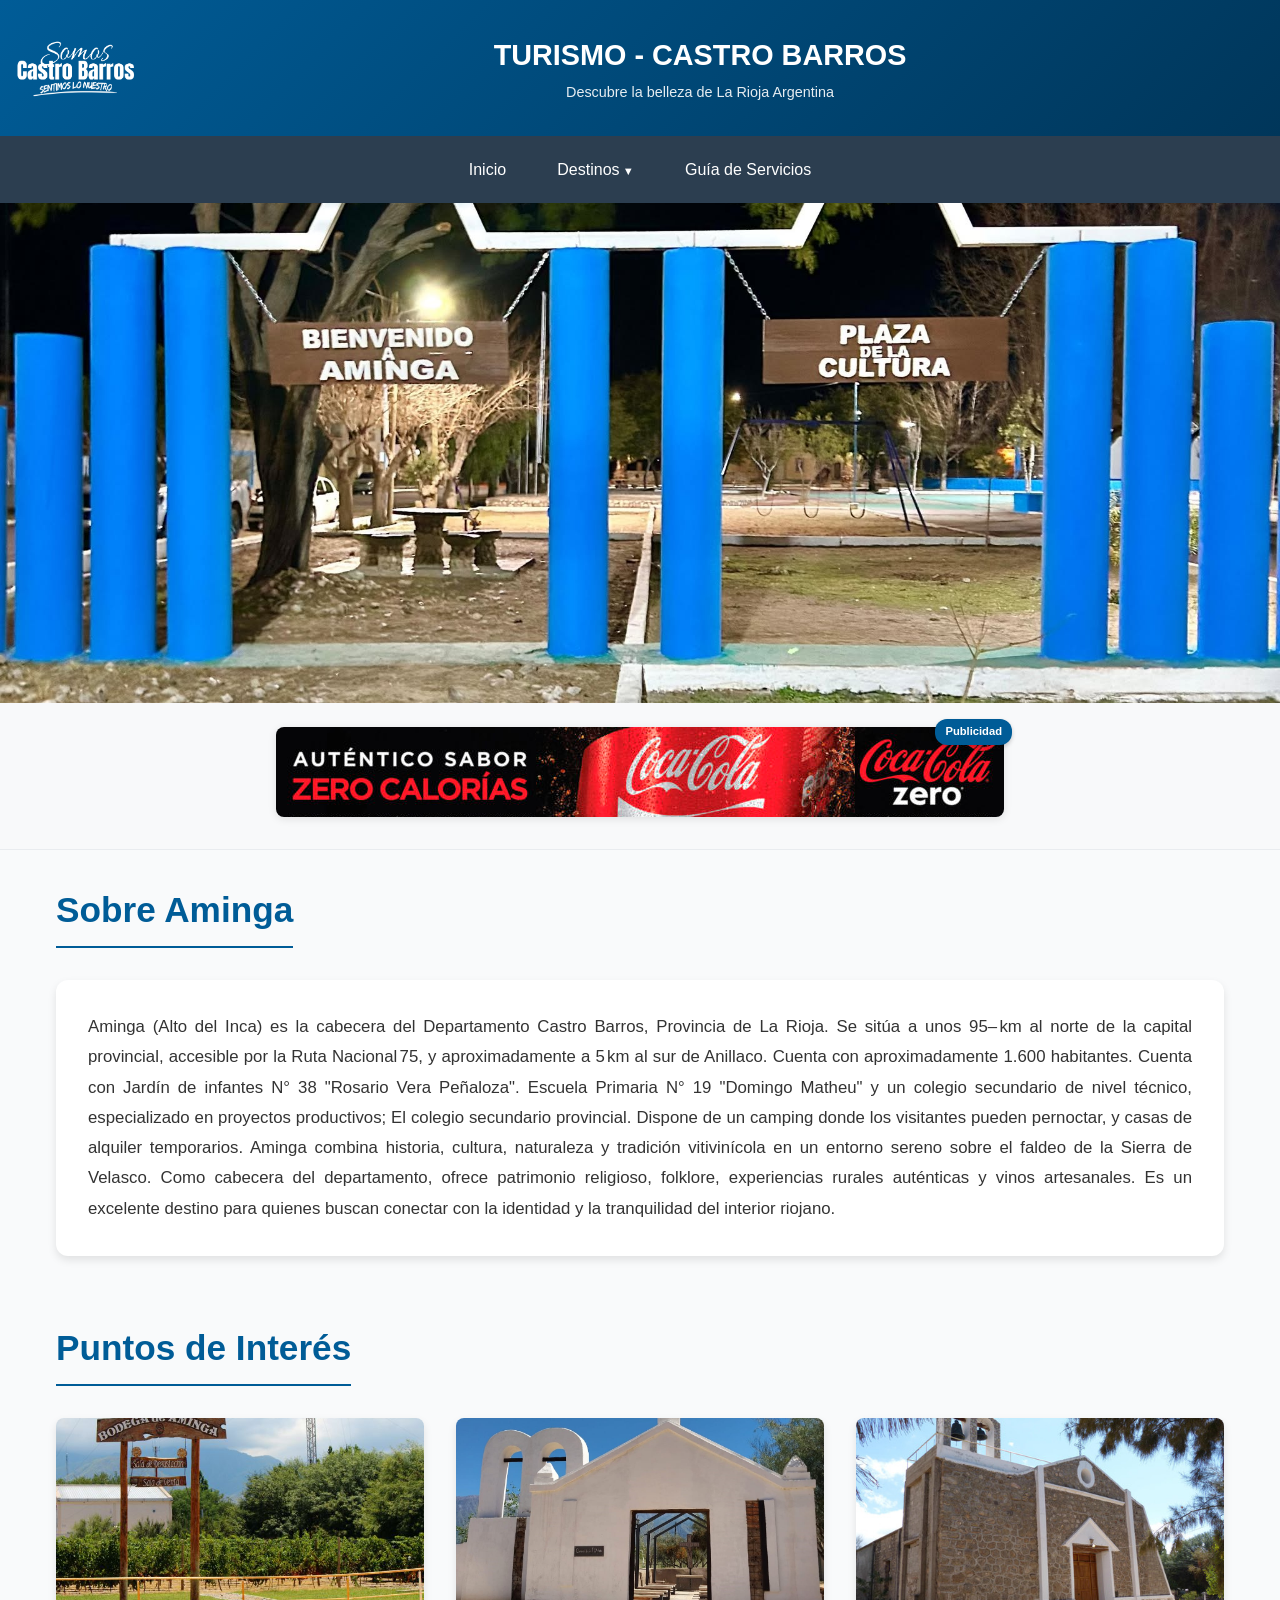
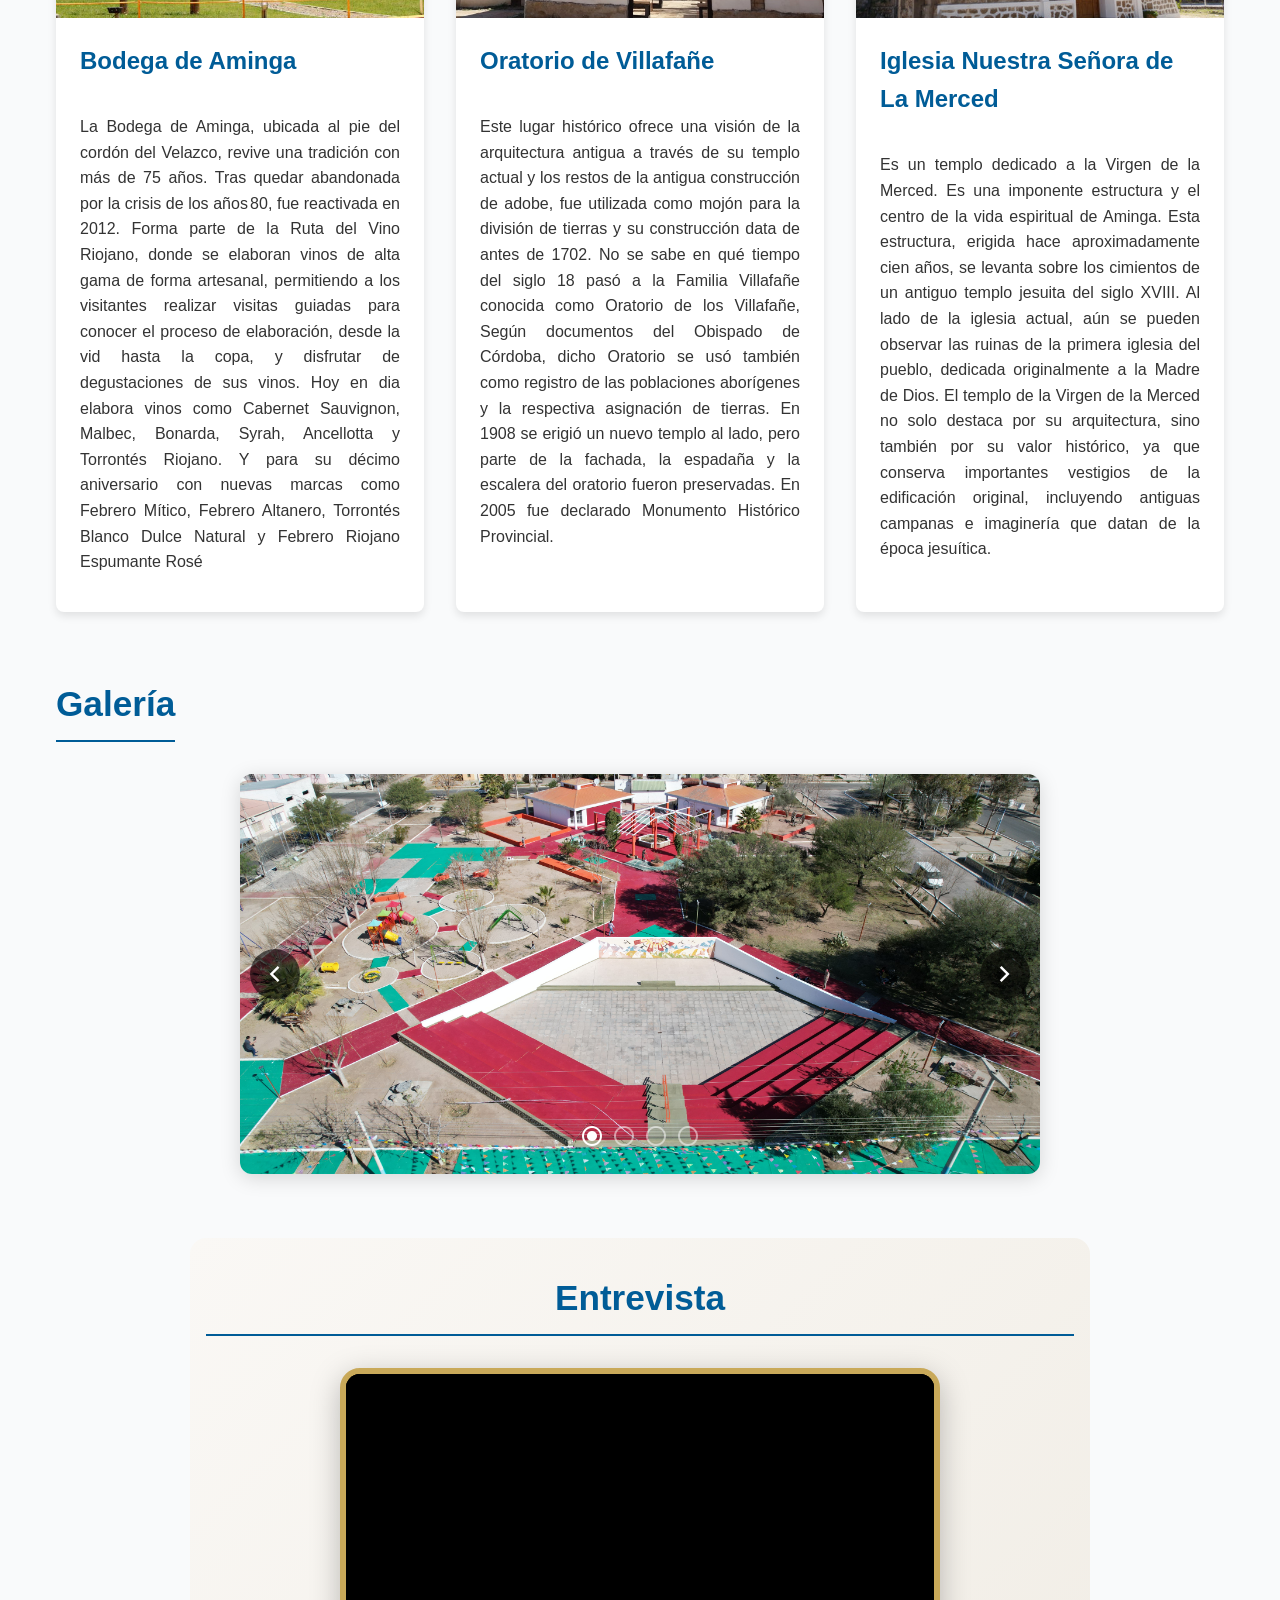
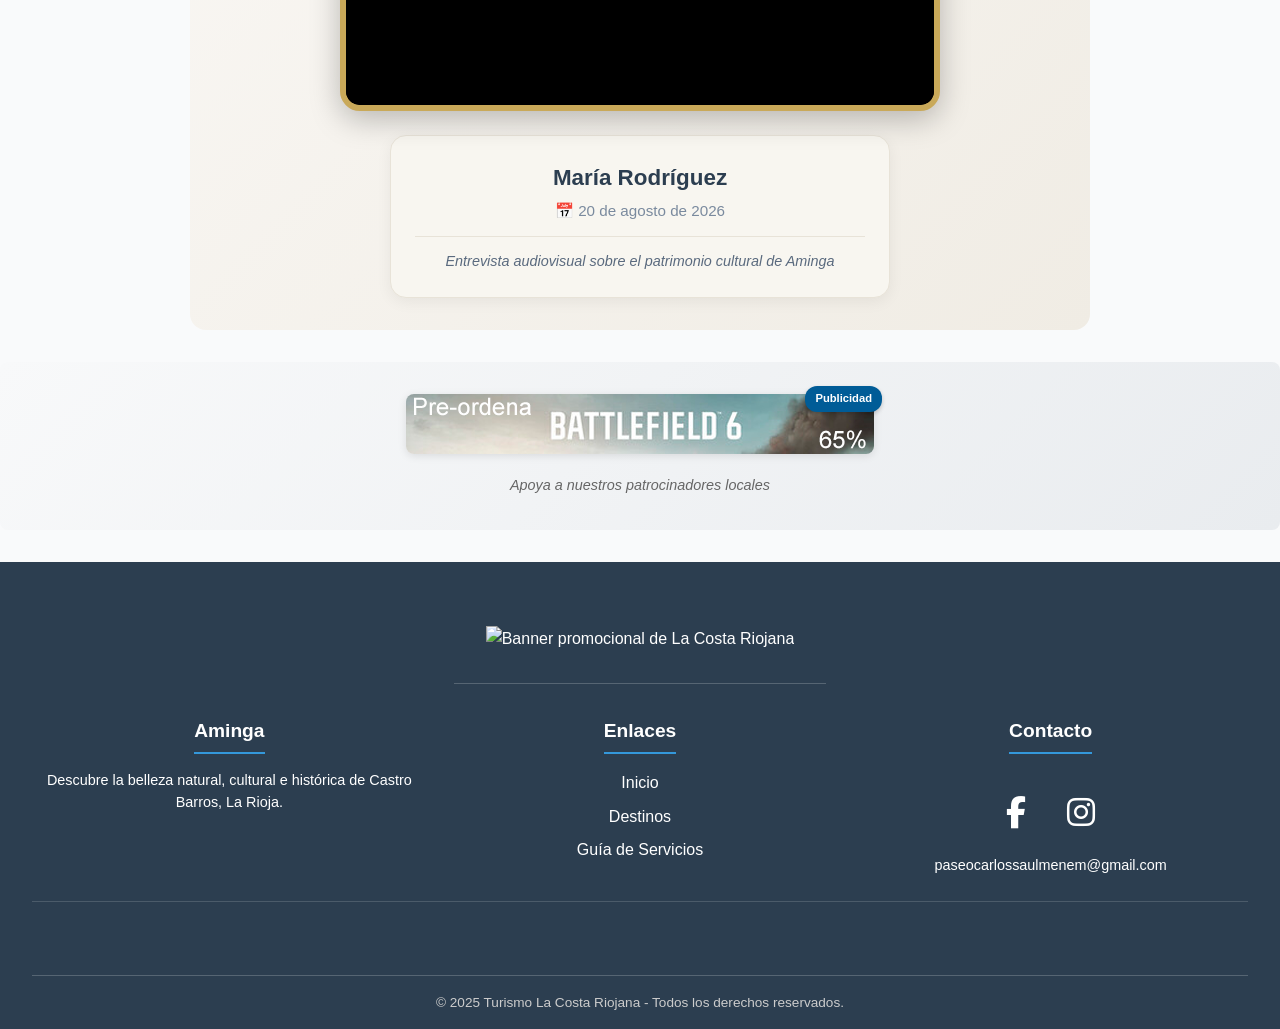
==== commit bc513865: "Update Aminga.html" ====
--- a/Aminga.html
+++ b/Aminga.html
@@ -221,16 +221,9 @@
         </div>
 
         <!-- ============================================================ -->
-        <!-- BOTÓN DE IDIOMA - ES / EN (CON TRADUCCIÓN FUNCIONAL)         -->
+        <!-- WIDGET DE GOOGLE TRANSLATE - ESTILIZADO Y FUNCIONAL          -->
         <!-- ============================================================ -->
         <div class="footer-language">
-            <button id="langToggle" class="lang-toggle-btn">
-                <span class="lang-code" id="langCode">ES</span>
-                <span class="lang-divider">|</span>
-                <span class="lang-name" id="langName">Español</span>
-                <span class="material-symbols-outlined lang-icon">translate</span>
-            </button>
-            <!-- Google Translate Widget (visible pero estilizado) -->
             <div id="google_translate_element" class="translate-widget"></div>
         </div>
         <!-- ============================================================ -->
@@ -256,76 +249,6 @@
         }
     </script>
     <script type="text/javascript" src="//translate.google.com/translate_a/element.js?cb=googleTranslateElementInit"></script>
-
-    <script>
-        // ============================================================
-        // CONTROL DEL BOTÓN DE IDIOMA - ES / EN (FUNCIONAL)
-        // ============================================================
-        
-        document.addEventListener('DOMContentLoaded', function() {
-            const langBtn = document.getElementById('langToggle');
-            const langCode = document.getElementById('langCode');
-            const langName = document.getElementById('langName');
-            let currentLang = 'es';
-
-            // Función para cambiar el idioma usando el combo de Google Translate
-            function setLanguage(lang) {
-                const combo = document.querySelector('.goog-te-combo');
-                if (!combo) {
-                    // Si el combo no está disponible, reintentar después de 500ms
-                    setTimeout(function() {
-                        setLanguage(lang);
-                    }, 500);
-                    return;
-                }
-                // Cambiar el valor del combo
-                combo.value = lang;
-                // Disparar el evento 'change' para que Google Translate actúe
-                combo.dispatchEvent(new Event('change'));
-                currentLang = lang;
-                updateButton(lang);
-            }
-
-            // Función para actualizar el botón según el idioma
-            function updateButton(lang) {
-                if (lang === 'en') {
-                    langCode.textContent = 'EN';
-                    langName.textContent = 'English';
-                    langBtn.classList.add('english');
-                } else {
-                    langCode.textContent = 'ES';
-                    langName.textContent = 'Español';
-                    langBtn.classList.remove('english');
-                }
-            }
-
-            // Evento click del botón
-            langBtn.addEventListener('click', function(e) {
-                e.preventDefault();
-                const newLang = (currentLang === 'es') ? 'en' : 'es';
-                setLanguage(newLang);
-            });
-
-            // Detectar cambios en el combo de Google Translate (por si el usuario lo usa manualmente)
-            const observer = new MutationObserver(function() {
-                const combo = document.querySelector('.goog-te-combo');
-                if (combo) {
-                    // Inicializar con el valor actual del combo
-                    currentLang = combo.value || 'es';
-                    updateButton(currentLang);
-                    
-                    // Escuchar cambios en el combo
-                    combo.addEventListener('change', function() {
-                        currentLang = this.value;
-                        updateButton(currentLang);
-                    });
-                    observer.disconnect();
-                }
-            });
-
-            observer.observe(document.body, { childList: true, subtree: true });
-        });
-    </script>
     <!-- ============================================================ -->
 
     <!--Scripts-->
--- a/destinos.css
+++ b/destinos.css
@@ -552,7 +552,7 @@
 }
 
 /* ========================================
-   BOTÓN DE IDIOMA - ES / EN
+   BOTÓN DE IDIOMA - ES / EN (FUNCIONAL)
    ======================================== */
 
 .footer-language {
@@ -562,6 +562,7 @@
     margin-top: 0.5rem;
 }
 
+/* Botón principal */
 .lang-toggle-btn {
     display: inline-flex;
     align-items: center;
@@ -633,15 +634,72 @@
     color: #2ecc71;
 }
 
-/* Ocultar el combo nativo de Google Translate */
-.goog-te-combo {
+/* ========================================
+   WIDGET DE GOOGLE TRANSLATE (ESTILIZADO)
+   ======================================== */
+
+.translate-widget {
+    margin-top: 12px;
+    display: block;
+    text-align: center;
+}
+
+.translate-widget .goog-te-gadget {
+    font-family: 'Segoe UI', Tahoma, Geneva, Verdana, sans-serif !important;
+    font-size: 0px !important;
+    color: #ccc !important;
+    display: inline-block;
+}
+
+/* Estilizar el combo de idioma */
+.translate-widget .goog-te-combo {
+    background: rgba(255, 255, 255, 0.08);
+    color: #fff;
+    border: 2px solid rgba(255, 255, 255, 0.2);
+    padding: 6px 14px;
+    border-radius: 30px;
+    font-size: 0.85rem;
+    font-weight: 500;
+    cursor: pointer;
+    transition: all 0.3s ease;
+    font-family: 'Segoe UI', Tahoma, Geneva, Verdana, sans-serif;
+    outline: none;
+    appearance: none;
+    -webkit-appearance: none;
+    min-width: 140px;
+    text-align: center;
+    background-image: url("data:image/svg+xml,%3Csvg xmlns='http://www.w3.org/2000/svg' width='10' height='6' viewBox='0 0 10 6'%3E%3Cpath d='M1 1l4 4 4-4' stroke='white' stroke-width='1.5' fill='none' stroke-linecap='round'/%3E%3C/svg%3E");
+    background-repeat: no-repeat;
+    background-position: right 12px center;
+    padding-right: 32px;
+}
+
+.translate-widget .goog-te-combo:hover {
+    background-color: rgba(255, 255, 255, 0.18);
+    border-color: rgba(255, 255, 255, 0.4);
+}
+
+.translate-widget .goog-te-combo:focus {
+    border-color: #3498db;
+    box-shadow: 0 0 0 3px rgba(52, 152, 219, 0.3);
+}
+
+.translate-widget .goog-te-combo option {
+    background: #2c3e50;
+    color: white;
+    padding: 8px;
+}
+
+/* Ocultar el texto "Traducir" y el enlace de Google */
+.translate-widget .goog-te-gadget span {
     display: none !important;
 }
 
-.goog-te-gadget {
-    font-size: 0 !important;
-}
-
+.translate-widget .goog-te-gadget a {
+    display: none !important;
+}
+
+/* Ocultar el banner de Google Translate */
 .goog-te-banner-frame {
     display: none !important;
 }
@@ -916,6 +974,15 @@
         font-size: 1.1rem;
     }
 
+    .translate-widget .goog-te-combo {
+        padding: 5px 12px;
+        font-size: 0.8rem;
+        min-width: 120px;
+        padding-right: 28px;
+        background-size: 8px 5px;
+        background-position: right 10px center;
+    }
+
     .entrevista-video-section {
         padding: 1.5rem 0.8rem;
         margin: 1.5rem auto;
@@ -1020,6 +1087,15 @@
         font-size: 1rem;
     }
 
+    .translate-widget .goog-te-combo {
+        padding: 4px 10px;
+        font-size: 0.7rem;
+        min-width: 100px;
+        padding-right: 24px;
+        background-size: 7px 4px;
+        background-position: right 8px center;
+    }
+
     .entrevista-video-section {
         padding: 1rem 0.5rem;
         margin: 1rem auto;
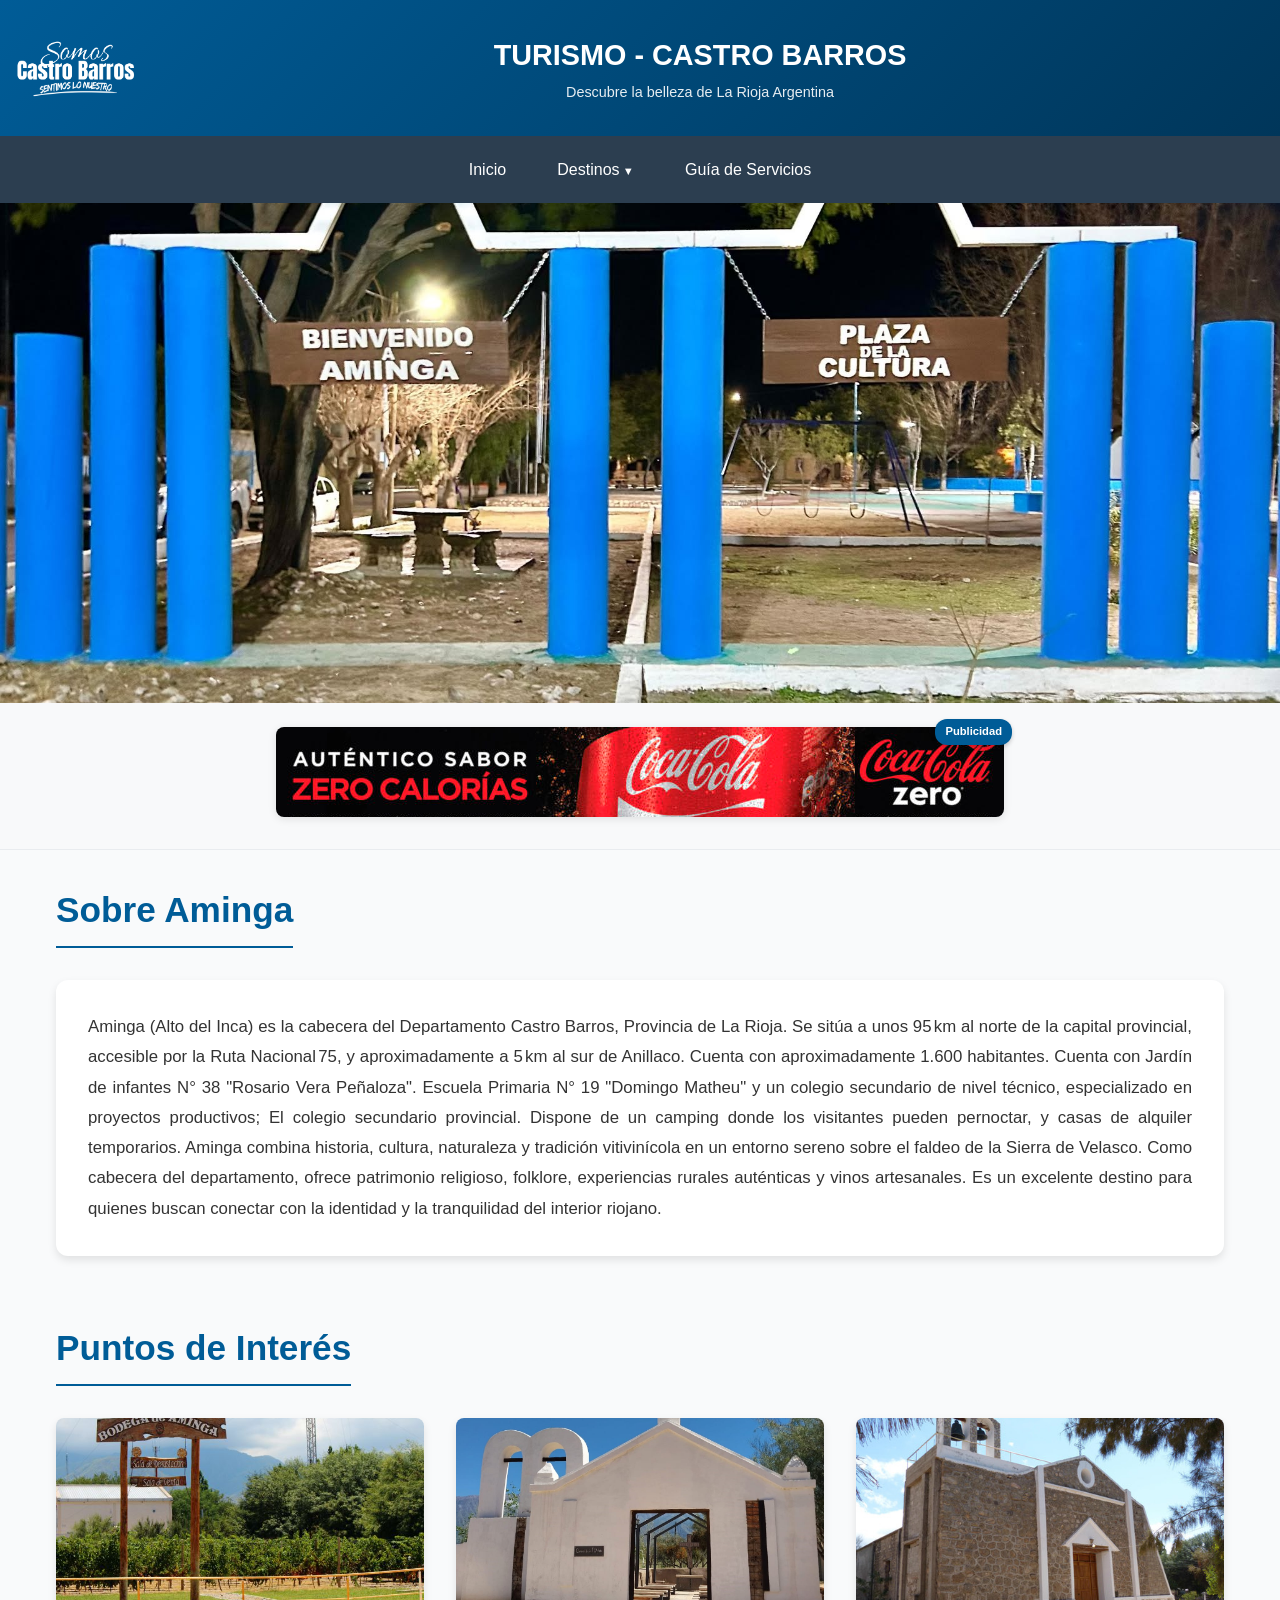
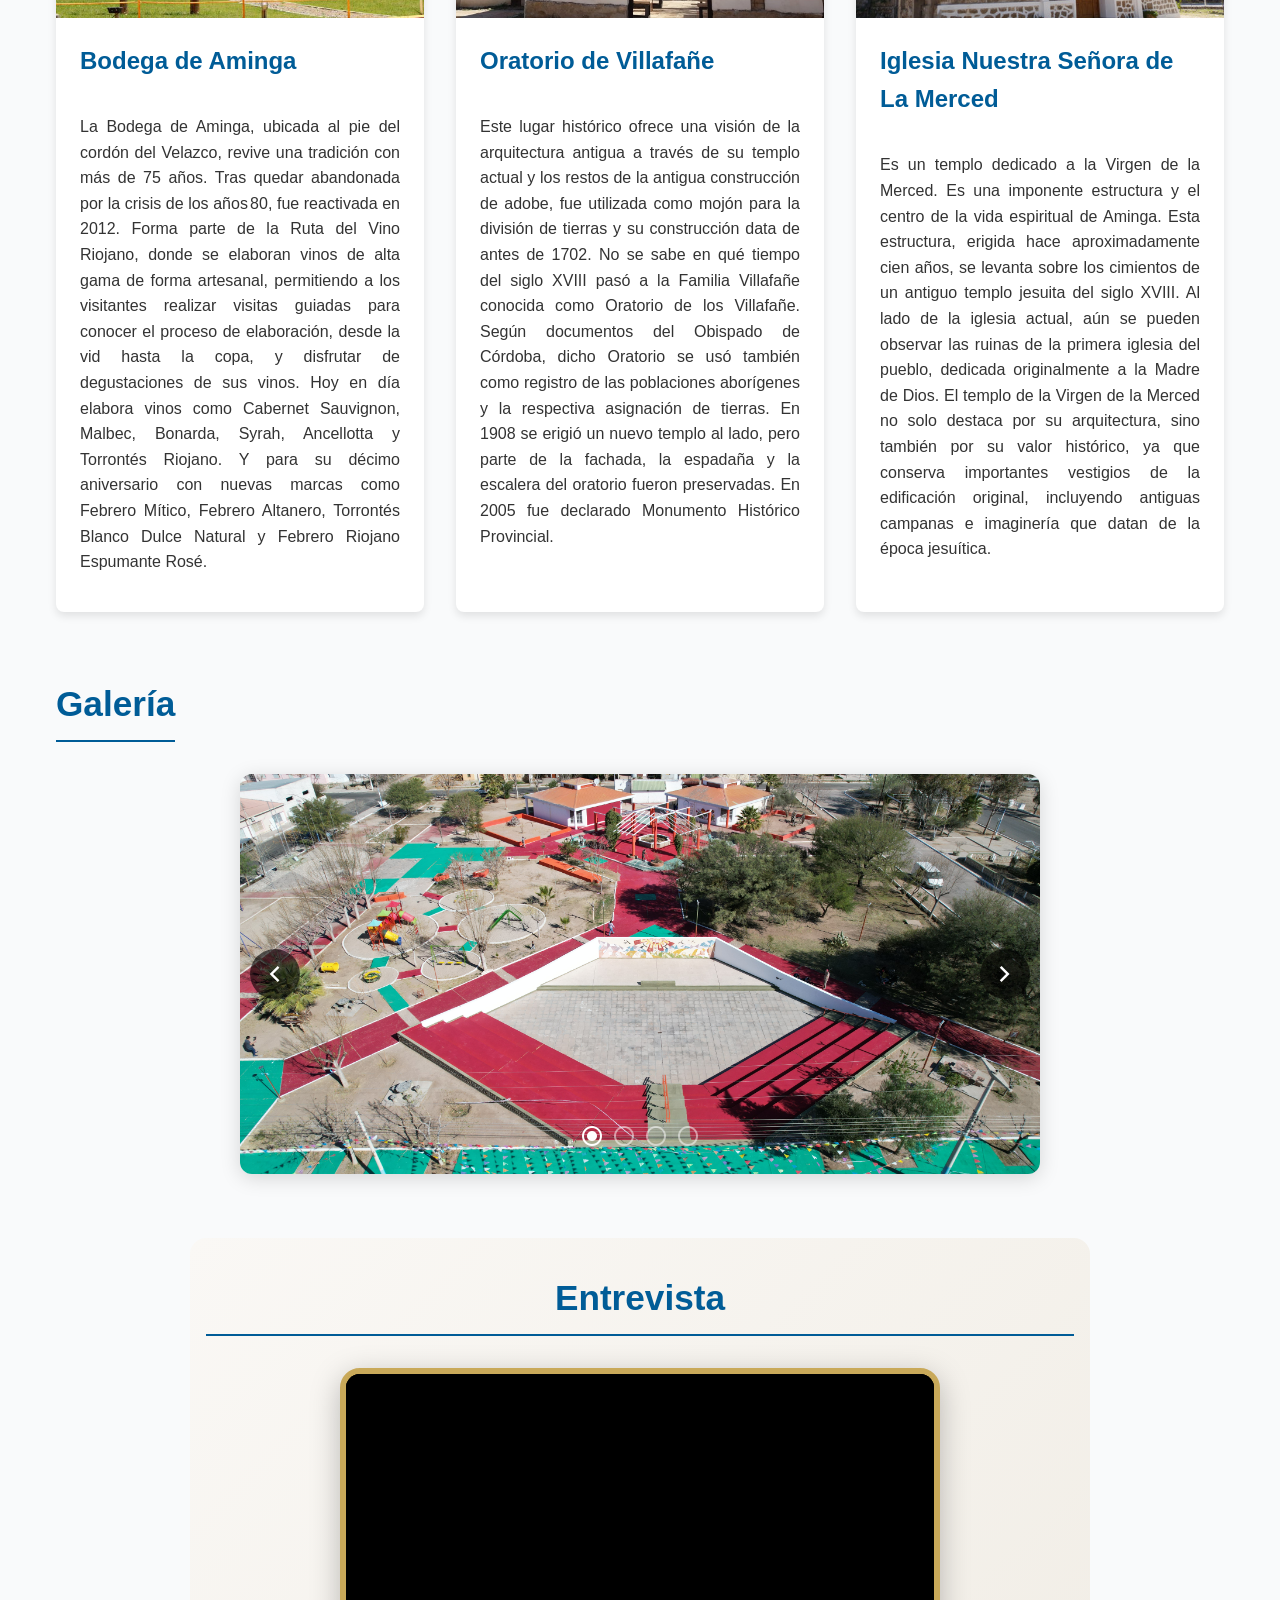
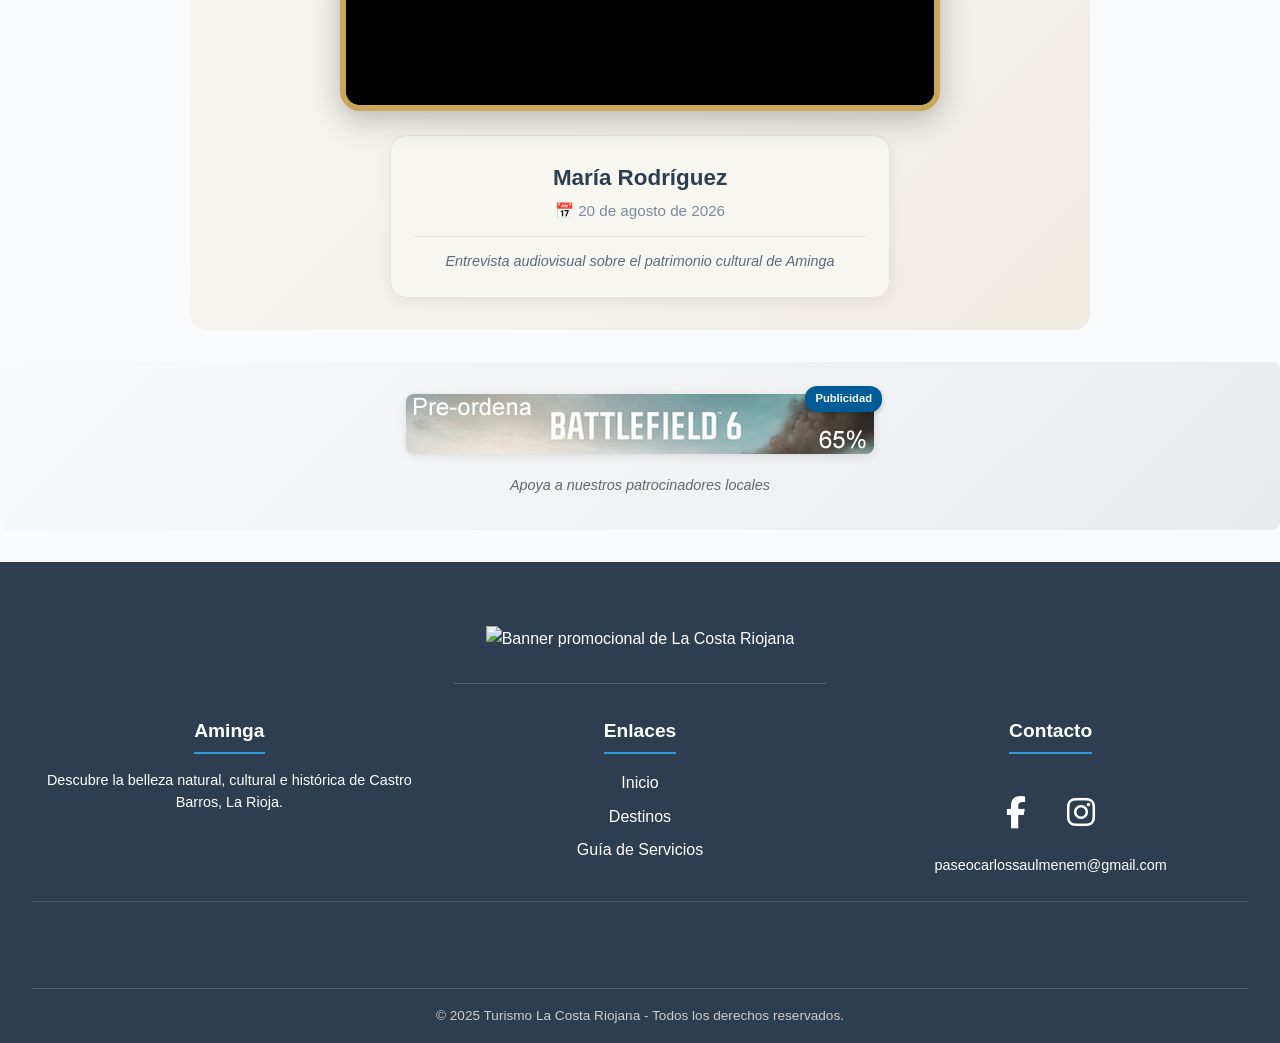
==== commit 1589dd5a: "Update Aminga.html" ====
--- a/Aminga.html
+++ b/Aminga.html
@@ -4,13 +4,1078 @@
     <meta charset="UTF-8" />
     <meta name="viewport" content="width=device-width, initial-scale=1.0" />
     <title>Aminga</title>
-    <!-- CSS -->
-    <link rel="stylesheet" href="destinos.css" />
-    <!-- Google Icons -->
+    <!-- Google Icons (para el icono de traducción) -->
     <link rel="stylesheet" href="https://fonts.googleapis.com/css2?family=Material+Symbols+Outlined" />
+    <style>
+        /* ==============================================================
+           ESTILOS COMPLETOS (incluye todo el CSS de la página)
+           ============================================================== */
+        * {
+            margin: 0;
+            padding: 0;
+            box-sizing: border-box;
+            font-family: 'Segoe UI', Tahoma, Geneva, Verdana, sans-serif;
+        }
+
+        :root {
+            --color-text-primary: #005c97;
+            --color-text-secondary: #FFFFFF;
+            --color-text-titulo: #798EAE;
+            --color-text-link: #3498db;
+            --color-bg-primary: #f9fafb;
+            --color-bg-secondary: #ffffff;
+            --color-bg-sidebar: linear-gradient(135deg, #005c97, #00365a);
+            --color-bg-menu: #2c3e50;
+            --color-bg-submenu: #314355;
+            --color-border-hr: #E2E8F0;
+            --color-hover-primary: #415569;
+            --color-hover-secondary: #415569;
+            --color-shadow: rgba(0, 0, 0, 0.05);
+            --color-shadow-2: 0 4px 8px rgba(0,0,0,0.1);
+        }
+
+        body {
+            background-color: var(--color-bg-primary);
+            color: #333;
+            line-height: 1.6;
+            top: 0 !important;
+            position: relative;
+        }
+
+        /* HEADER */
+        .header-container {
+            background: var(--color-bg-sidebar);
+            color: var(--color-text-secondary);
+            padding: 0.5rem 1rem;
+            display: flex;
+            align-items: center;
+            justify-content: space-between;
+            box-shadow: var(--color-shadow);
+        }
+
+        .header-container .logo {
+            width: 120px;
+            height: 120px;
+            display: flex;
+            align-items: center;
+            justify-content: center;
+            overflow: hidden;
+        }
+
+        .logo img {
+            width: 100%;
+            height: 100%;
+            object-fit: contain;
+        }
+
+        .header-title {
+            flex-grow: 1;
+            text-align: center;
+            padding: 0 20px;
+        }
+
+        .header-title h1 {
+            font-size: 1.8rem;
+            margin-bottom: 0.2rem;
+            color: var(--color-text-secondary);
+        }
+
+        .header-title p {
+            font-size: 0.9rem;
+            opacity: 0.9;
+            color: var(--color-text-secondary);
+        }
+
+        .menu-toggle {
+            display: none;
+            flex-direction: column;
+            justify-content: space-between;
+            width: 30px;
+            height: 21px;
+            cursor: pointer;
+        }
+
+        .menu-toggle span {
+            height: 3px;
+            width: 100%;
+            background-color: var(--color-text-secondary);
+            border-radius: 3px;
+            transition: all 0.3s;
+        }
+
+        /* NAVEGACIÓN */
+        nav {
+            background-color: var(--color-bg-menu);
+            position: relative;
+        }
+
+        nav ul {
+            list-style: none;
+            display: flex;
+            justify-content: center;
+            position: relative;
+            flex-wrap: wrap;
+            padding: 0.5rem;
+        }
+
+        nav ul li {
+            position: relative;
+        }
+
+        nav ul li a {
+            color: white;
+            text-decoration: none;
+            padding: 0.8rem 1.5rem;
+            display: block;
+            transition: 0.3s;
+            border-radius: 4px;
+            margin: 0 0.1rem;
+            font-size: 1rem;
+            text-align: center;
+        }
+
+        nav ul li a:hover {
+            background-color: var(--color-hover-secondary);
+        }
+
+        .dropdown-content {
+            display: none;
+            position: absolute;
+            background-color: var(--color-bg-submenu);
+            box-shadow: 0px 8px 16px 0px rgba(0, 0, 0, 0.486);
+            z-index: 1000;
+            border-radius: 5px;
+            overflow: hidden;
+            top: 100%;
+            left: 50%;
+            transform: translateX(-50%);
+            min-width: 600px;
+            padding: 0.5rem;
+            grid-template-columns: repeat(3, 1fr);
+            grid-auto-rows: minmax(35px, auto);
+            gap: 0.2rem;
+        }
+
+        .dropdown-content li {
+            display: block;
+            width: 100%;
+        }
+
+        .dropdown-content li a {
+            padding: 0.5rem 0.8rem;
+            white-space: nowrap;
+            border-radius: 3px;
+            margin: 0;
+            display: block;
+            font-size: 0.85rem;
+            transition: all 0.2s;
+            height: 100%;
+            line-height: 1.3;
+            text-align: center;
+        }
+
+        .dropdown-content li a:hover {
+            background-color: var(--color-hover-primary);
+            transform: translateY(-1px);
+        }
+
+        .dropdown.active .dropdown-content {
+            display: grid;
+            animation: fadeIn 0.25s ease-in-out;
+        }
+
+        @keyframes fadeIn {
+            from { opacity: 0; transform: translate(-50%, 10px); }
+            to   { opacity: 1; transform: translate(-50%, 0); }
+        }
+
+        .dropdown > a::after {
+            content: " ▼";
+            font-size: 0.7em;
+        }
+
+        /* HERO */
+        .hero {
+            height: 500px;
+            background-image: linear-gradient(rgba(0, 0, 0, 0.5), rgba(0, 0, 0, 0.5)), url('https://upload.wikimedia.org/wikipedia/commons/6/65/Departamento_de_Castro_Barros%2C_La_Rioja_55.jpg');
+            background-size: cover;
+            background-position: center;
+            color: white;
+            display: flex;
+            flex-direction: column;
+            justify-content: center;
+            align-items: center;
+            text-align: center;
+            padding: 2rem;
+            position: relative;
+        }
+
+        .hero h2 {
+            font-size: 3rem;
+            margin-bottom: 1rem;
+            text-shadow: 2px 2px 4px rgba(0,0,0,.5);
+        }
+
+        .hero p {
+            font-size: 1.2rem;
+            max-width: 800px;
+            margin-bottom: 2rem;
+            text-shadow: 2px 2px 4px rgba(0,0,0,.5);
+        }
+
+        /* CARRUSEL */
+        .carousel {
+            position: relative;
+            width: 100%;
+            max-width: 800px;
+            margin: 0 auto;
+            overflow: hidden;
+            border-radius: 12px;
+            box-shadow: 0 4px 20px rgba(0, 0, 0, 0.15);
+        }
+
+        .carousel-track {
+            display: flex;
+            transition: transform 0.5s ease;
+        }
+
+        .carousel-track img {
+            width: 100%;
+            flex-shrink: 0;
+            height: 400px;
+            object-fit: cover;
+        }
+
+        .carousel-btn {
+            position: absolute;
+            top: 50%;
+            transform: translateY(-50%);
+            background: rgba(0, 0, 0, 0.6);
+            color: white;
+            border: none;
+            padding: 1rem 0.8rem;
+            cursor: pointer;
+            z-index: 10;
+            border-radius: 50%;
+            width: 50px;
+            height: 50px;
+            display: flex;
+            align-items: center;
+            justify-content: center;
+            transition: background 0.3s;
+        }
+
+        .carousel-btn:hover {
+            background: rgba(0, 0, 0, 0.8);
+        }
+
+        .carousel-btn.prev {
+            left: 10px;
+        }
+
+        .carousel-btn.next {
+            right: 10px;
+        }
+
+        .carousel-btn .material-symbols-outlined {
+            font-size: 2rem;
+        }
+
+        .carousel-indicators {
+            display: flex;
+            justify-content: center;
+            gap: 0.5rem;
+            padding: 1rem 0;
+            position: absolute;
+            bottom: 10px;
+            left: 50%;
+            transform: translateX(-50%);
+            z-index: 5;
+        }
+
+        .carousel-indicators .material-symbols-outlined {
+            font-size: 1.5rem;
+            color: rgba(255, 255, 255, 0.5);
+            cursor: pointer;
+            transition: color 0.3s;
+        }
+
+        .carousel-indicators .material-symbols-outlined.active {
+            color: white;
+        }
+
+        .hero-carousel {
+            position: absolute;
+            top: 0;
+            left: 0;
+            width: 100%;
+            height: 100%;
+            overflow: hidden;
+            z-index: 0;
+        }
+
+        .hero-carousel .carousel-track {
+            height: 100%;
+        }
+
+        .hero-carousel .carousel-track img {
+            width: 100%;
+            height: 100%;
+            object-fit: cover;
+            flex-shrink: 0;
+        }
+
+        /* SECCIONES DE CONTENIDO */
+        .seccion {
+            max-width: 1200px;
+            margin: 0 auto;
+            padding: 2rem 1rem;
+        }
+
+        .seccion h2 {
+            font-size: 2.2rem;
+            color: var(--color-text-primary);
+            text-align: center;
+            margin-bottom: 2rem;
+            border-bottom: 2px solid var(--color-text-primary);
+            padding-bottom: 0.5rem;
+            display: inline-block;
+        }
+
+        .info-box {
+            background: var(--color-bg-secondary);
+            padding: 2rem;
+            border-radius: 12px;
+            box-shadow: var(--color-shadow-2);
+            text-align: justify;
+        }
+
+        .info-box p {
+            font-size: 1.05rem;
+            line-height: 1.8;
+        }
+
+        .grid-atractivos {
+            display: grid;
+            grid-template-columns: repeat(auto-fit, minmax(320px, 1fr));
+            gap: 2rem;
+        }
+
+        /* CARDS */
+        .card {
+            background-color: var(--color-bg-secondary);
+            border-radius: 8px;
+            overflow: hidden;
+            box-shadow: var(--color-shadow-2);
+            transition: transform 0.3s;
+            display: flex;
+            flex-direction: column;
+        }
+
+        .card:hover {
+            transform: translateY(-5px);
+        }
+
+        .card img {
+            width: 100%;
+            height: 200px;
+            object-fit: cover;
+        }
+
+        .card-content {
+            padding: 1.5rem;
+            flex-grow: 1;
+            display: flex;
+            flex-direction: column;
+        }
+
+        .card h3 {
+            font-size: 1.5rem;
+            margin-bottom: 0.5rem;
+            color: var(--color-text-primary);
+        }
+
+        .card p {
+            margin-bottom: 0.8rem;
+            flex-grow: 1;
+            text-align: justify;
+        }
+
+        /* PUBLICIDAD */
+        .publicidad-banner {
+            width: 100%;
+            background: #f8f9fa;
+            padding: 1.5rem 1rem;
+            text-align: center;
+            border-bottom: 1px solid #e9ecef;
+            margin: 0;
+        }
+
+        .publicidad-container {
+            max-width: 1200px;
+            margin: 0 auto;
+            position: relative;
+            display: inline-block;
+        }
+
+        .publicidad-seccion {
+            background: linear-gradient(135deg, #f8f9fa, #e9ecef);
+            padding: 2rem 1rem;
+            margin: 2rem 0;
+            text-align: center;
+            border-radius: 8px;
+            position: relative;
+        }
+
+        .publicidad-contenido {
+            max-width: 1200px;
+            margin: 0 auto;
+            position: relative;
+            display: inline-block;
+        }
+
+        .publicidad-descripcion {
+            margin-top: 0.8rem;
+            color: #666;
+            font-style: italic;
+            font-size: 0.9rem;
+        }
+
+        .publicidad-img {
+            max-width: 100%;
+            height: auto;
+            border-radius: 8px;
+            box-shadow: 0 2px 8px rgba(0,0,0,0.1);
+            transition: transform 0.3s ease, box-shadow 0.3s ease;
+        }
+
+        .publicidad-img:hover {
+            transform: scale(1.02);
+            box-shadow: 0 4px 12px rgba(0,0,0,0.15);
+        }
+
+        .publicidad-label {
+            position: absolute;
+            top: -8px;
+            right: -8px;
+            background: #005c97;
+            color: white;
+            padding: 4px 10px;
+            border-radius: 12px;
+            font-size: 0.7rem;
+            font-weight: 600;
+            z-index: 10;
+            box-shadow: 0 2px 4px rgba(0,0,0,0.2);
+        }
+
+        /* FOOTER */
+        .footer-banner {
+            text-align: center;
+            display: flex;
+            justify-content: center;
+            align-items: center;
+        }
+
+        .footer-banner img {
+            max-width: 100%;
+            max-height: 300px;
+            object-fit: contain;
+            padding: 2rem;
+            border-bottom: 1px solid rgba(255,255,255,0.2);
+        }
+
+        footer {
+            background-color: var(--color-bg-menu);
+            color: var(--color-bg-secondary);
+            padding: 2rem 2rem 1rem;
+            margin-top: 2rem;
+        }
+
+        .footer-container {
+            max-width: 1200px;
+            margin: 0 auto;
+            display: grid;
+            grid-template-columns: repeat(auto-fit, minmax(250px, 1fr));
+            gap: 2rem;
+            text-align: center;
+            padding-top: 2rem;
+        }
+
+        .footer-col h3 {
+            margin-bottom: 1rem;
+            font-size: 1.2rem;
+            border-bottom: 2px solid var(--color-text-link);
+            display: inline-block;
+            padding-bottom: 0.3rem;
+        }
+
+        .footer-col p {
+            margin-bottom: 1rem;
+            font-size: 0.9rem;
+            line-height: 1.5;
+        }
+
+        .footer-col ul {
+            list-style: none;
+            padding: 0;
+        }
+
+        .footer-col ul li {
+            margin-bottom: 0.5rem;
+        }
+
+        .footer-col ul li a {
+            color: var(--color-text-secondary);
+            text-decoration: none;
+            transition: color 0.3s;
+        }
+
+        .footer-col ul li a:hover {
+            color: var(--color-text-link);
+        }
+
+        .social-links {
+            margin: 1rem 0;
+        }
+
+        .social-links a {
+            display: inline-block;
+            margin: 0 0.5rem;
+            color: var(--color-text-secondary);
+            font-size: 2rem;
+            transition: color 0.3s;
+        }
+
+        .social-links a i {
+            padding: 10px;
+        }
+
+        .social-links a:hover {
+            color: var(--color-text-link);
+            transform: scale(1.32);
+            transition: 0.3s ease;
+        }
+
+        .footer-bottom {
+            text-align: center;
+            margin-top: 1.5rem;
+            border-top: 1px solid rgba(255,255,255,0.2);
+            padding-top: 1rem;
+            font-size: 0.85rem;
+            color: #ccc;
+        }
+
+        /* ==============================================================
+           WIDGET DE GOOGLE TRANSLATE - ESTILIZADO Y ADAPTADO A MÓVIL
+           ============================================================== */
+        .footer-language {
+            text-align: center;
+            padding: 1.5rem 0 0.8rem 0;
+            border-top: 1px solid rgba(255, 255, 255, 0.15);
+            margin-top: 0.5rem;
+        }
+
+        .translate-widget {
+            display: inline-block;
+            text-align: center;
+            max-width: 100%;
+            width: 100%;
+        }
+
+        .translate-widget .goog-te-gadget {
+            font-family: 'Segoe UI', Tahoma, Geneva, Verdana, sans-serif !important;
+            font-size: 0px !important;
+            color: #ccc !important;
+            display: inline-block;
+            width: 100%;
+        }
+
+        /* El combo de idioma (selector) */
+        .translate-widget .goog-te-combo {
+            background: rgba(255, 255, 255, 0.1);
+            color: #fff;
+            border: 2px solid rgba(255, 255, 255, 0.25);
+            padding: 12px 20px;
+            border-radius: 50px;
+            font-size: 1rem;
+            font-weight: 500;
+            cursor: pointer;
+            transition: all 0.3s ease;
+            font-family: 'Segoe UI', Tahoma, Geneva, Verdana, sans-serif;
+            outline: none;
+            appearance: none;
+            -webkit-appearance: none;
+            min-width: 180px;
+            width: 100%;
+            max-width: 320px;
+            text-align: center;
+            background-image: url("data:image/svg+xml,%3Csvg xmlns='http://www.w3.org/2000/svg' width='14' height='8' viewBox='0 0 14 8'%3E%3Cpath d='M1 1l6 6 6-6' stroke='white' stroke-width='2' fill='none' stroke-linecap='round'/%3E%3C/svg%3E");
+            background-repeat: no-repeat;
+            background-position: right 18px center;
+            padding-right: 44px;
+            margin: 0 auto;
+        }
+
+        .translate-widget .goog-te-combo:hover {
+            background-color: rgba(255, 255, 255, 0.2);
+            border-color: rgba(255, 255, 255, 0.5);
+            transform: scale(1.02);
+        }
+
+        .translate-widget .goog-te-combo:focus {
+            border-color: #3498db;
+            box-shadow: 0 0 0 3px rgba(52, 152, 219, 0.3);
+        }
+
+        .translate-widget .goog-te-combo option {
+            background: #2c3e50;
+            color: white;
+            padding: 10px;
+            font-size: 1rem;
+        }
+
+        /* Ocultar el texto "Traducir" y el enlace de Google */
+        .translate-widget .goog-te-gadget span {
+            display: none !important;
+        }
+
+        .translate-widget .goog-te-gadget a {
+            display: none !important;
+        }
+
+        /* ==============================================================
+           OCULTAR EL BANNER SUPERIOR DE GOOGLE TRANSLATE
+           ============================================================== */
+        .goog-te-banner-frame {
+            display: none !important;
+            visibility: hidden !important;
+            opacity: 0 !important;
+            height: 0 !important;
+            overflow: hidden !important;
+        }
+
+        body {
+            top: 0 !important;
+            margin-top: 0 !important;
+            padding-top: 0 !important;
+        }
+
+        iframe.goog-te-banner-frame {
+            display: none !important;
+            height: 0 !important;
+        }
+
+        html {
+            margin-top: 0 !important;
+            padding-top: 0 !important;
+        }
+
+        /* ==============================================================
+           ENTREVISTA EN VIDEO
+           ============================================================== */
+        .entrevista-video-section {
+            padding: 2rem 1rem;
+            text-align: center;
+            background: linear-gradient(135deg, #faf8f5, #f0ece4);
+            border-radius: 16px;
+            margin: 2rem auto;
+            max-width: 900px;
+            display: flex;
+            flex-direction: column;
+            align-items: center;
+            justify-content: center;
+        }
+
+        .entrevista-video-section h2 {
+            text-align: center;
+            width: 100%;
+            display: block;
+        }
+
+        .entrevista-video-container {
+            display: flex;
+            flex-direction: column;
+            align-items: center;
+            justify-content: center;
+            gap: 1.5rem;
+            max-width: 700px;
+            width: 100%;
+            margin: 0 auto;
+            text-align: center;
+        }
+
+        .video-wrapper {
+            width: 100%;
+            max-width: 600px;
+            margin: 0 auto;
+            border-radius: 20px;
+            overflow: hidden;
+            border: 6px solid #c9a959;
+            box-shadow: 0 8px 30px rgba(0, 0, 0, 0.25);
+            background: #000;
+            transition: transform 0.3s ease, box-shadow 0.3s ease;
+            position: relative;
+        }
+
+        .video-wrapper:hover {
+            transform: scale(1.02);
+            box-shadow: 0 12px 40px rgba(0, 0, 0, 0.35);
+        }
+
+        .video-wrapper video {
+            width: 100%;
+            height: auto;
+            display: block;
+            aspect-ratio: 16 / 9;
+            background: #000;
+        }
+
+        .entrevista-video-info {
+            width: 100%;
+            max-width: 500px;
+            margin: 0 auto;
+            background: #f8f6f0;
+            padding: 1.5rem;
+            border-radius: 16px;
+            border: 1px solid #e8e3d8;
+            box-shadow: 0 4px 15px rgba(0, 0, 0, 0.06);
+            text-align: center;
+        }
+
+        .entrevista-video-info .entrevistado-nombre {
+            font-size: 1.4rem;
+            font-weight: 700;
+            color: #2c3e50;
+            margin-bottom: 0.2rem;
+            font-family: 'Segoe UI', Tahoma, Geneva, Verdana, sans-serif;
+            text-align: center;
+        }
+
+        .entrevista-video-info .entrevista-fecha {
+            font-size: 0.95rem;
+            color: #7a8a9e;
+            margin-bottom: 0.8rem;
+            font-weight: 500;
+            text-align: center;
+        }
+
+        .entrevista-video-info .entrevista-descripcion {
+            font-size: 0.9rem;
+            color: #5a6a7e;
+            font-style: italic;
+            border-top: 1px solid #e8e3d8;
+            padding-top: 0.8rem;
+            margin-bottom: 0;
+            text-align: center;
+        }
+
+        .video-wrapper video::-webkit-media-controls-panel {
+            background: rgba(0, 0, 0, 0.7);
+            border-radius: 0 0 20px 20px;
+        }
+
+        .video-wrapper video::-webkit-media-controls-play-button {
+            filter: drop-shadow(0 2px 4px rgba(0, 0, 0, 0.5));
+        }
+
+        .video-wrapper video::-webkit-media-controls-current-time-display,
+        .video-wrapper video::-webkit-media-controls-time-remaining-display {
+            color: white;
+        }
+
+        /* ==============================================================
+           RESPONSIVE (adaptación para móviles)
+           ============================================================== */
+        @media (max-width: 768px) {
+            .header-container {
+                flex-direction: column;
+                text-align: center;
+                padding: 1rem;
+            }
+
+            .logo {
+                width: 100px;
+                height: 100px;
+                margin: auto;
+            }
+
+            .header-title h1 {
+                font-size: 1.5rem;
+            }
+
+            .menu-toggle {
+                display: flex;
+                position: absolute;
+                top: 3rem;
+                right: 1.5rem;
+                z-index: 10;
+            }
+
+            #nav-menu {
+                flex-direction: column;
+                justify-content: flex-start;
+                align-items: center;
+                width: 100%;
+            }
+
+            #nav-menu li {
+                width: 100%;
+                text-align: center;
+            }
+
+            #nav-menu li a {
+                width: 100%;
+                padding: 1rem;
+                text-align: center;
+                margin: 0 auto;
+            }
+
+            #nav-menu #divisor {
+                border-bottom: 1px solid rgba(255,255,255,0.2);
+                border-top: 1px solid rgba(255,255,255,0.2);
+            }
+
+            nav ul {
+                display: none;
+                flex-direction: column;
+                width: 100%;
+                background: var(--color-bg-submenu);
+            }
+
+            #nav-menu.active {
+                display: flex;
+            }
+
+            .dropdown > a::after {
+                float: right;
+                transition: transform 0.3s;
+            }
+
+            .dropdown.active > a::after {
+                transform: rotate(180deg);
+            }
+
+            .dropdown-content {
+                position: static;
+                display: none;
+                width: 100%;
+                box-shadow: none;
+                background-color: var(--color-bg-submenu);
+                flex-direction: column;
+                align-items: center;
+                transform: translateX(0%);
+                min-width: 0;
+                grid-template-columns: 1fr;
+            }
+
+            .dropdown-content li {
+                width: 100%;
+                text-align: center;
+            }
+
+            .dropdown-content li a {
+                width: 100%;
+                padding: 0.8rem;
+                text-align: center;
+            }
+
+            .dropdown.active .dropdown-content {
+                display: flex;
+            }
+
+            .hero {
+                height: 400px;
+                padding: 1.5rem;
+            }
+
+            .hero h2 {
+                font-size: 2rem;
+            }
+
+            .hero p {
+                font-size: 1rem;
+            }
+
+            .footer-banner {
+                min-height: 150px;
+                padding: 0.5rem;
+            }
+
+            .footer-banner img {
+                max-height: 200px;
+            }
+
+            .footer-container {
+                grid-template-columns: 1fr;
+            }
+
+            .social-links a {
+                display: inline-block;
+                margin: 0.5rem;
+            }
+
+            /* Ajustes del traductor en móvil */
+            .footer-language {
+                padding: 1.2rem 0 0.6rem 0;
+            }
+
+            .translate-widget .goog-te-combo {
+                padding: 12px 18px;
+                font-size: 1rem;
+                min-width: 160px;
+                padding-right: 40px;
+                background-size: 12px 7px;
+                background-position: right 14px center;
+                max-width: 280px;
+            }
+
+            .entrevista-video-section {
+                padding: 1.5rem 0.8rem;
+                margin: 1.5rem auto;
+                max-width: 100%;
+            }
+
+            .entrevista-video-container {
+                max-width: 100%;
+                padding: 0 0.5rem;
+            }
+
+            .video-wrapper {
+                border-width: 5px;
+                border-radius: 16px;
+                max-width: 100%;
+            }
+
+            .entrevista-video-info {
+                padding: 1.2rem;
+                max-width: 100%;
+            }
+
+            .entrevista-video-info .entrevistado-nombre {
+                font-size: 1.2rem;
+            }
+
+            .entrevista-video-info .entrevista-fecha {
+                font-size: 0.85rem;
+            }
+
+            .entrevista-video-info .entrevista-descripcion {
+                font-size: 0.8rem;
+                padding-top: 0.6rem;
+            }
+
+            .carousel-track img {
+                height: 300px;
+            }
+
+            .carousel-btn {
+                width: 40px;
+                height: 40px;
+                padding: 0.5rem;
+            }
+
+            .carousel-btn .material-symbols-outlined {
+                font-size: 1.5rem;
+            }
+        }
+
+        @media (max-width: 480px) {
+            .logo {
+                width: 90px;
+                height: 90px;
+            }
+
+            .header-title h1 {
+                font-size: 1.3rem;
+            }
+
+            .header-title p {
+                font-size: 0.8rem;
+            }
+
+            .hero {
+                height: 350px;
+            }
+
+            .hero h2 {
+                font-size: 1.8rem;
+            }
+
+            .footer-banner {
+                min-height: 120px;
+            }
+
+            .footer-banner img {
+                max-height: 150px;
+            }
+
+            .footer-language {
+                padding: 1rem 0 0.4rem 0;
+            }
+
+            .translate-widget .goog-te-combo {
+                padding: 10px 14px;
+                font-size: 0.95rem;
+                min-width: 140px;
+                padding-right: 36px;
+                background-size: 10px 6px;
+                background-position: right 12px center;
+                max-width: 240px;
+            }
+
+            .entrevista-video-section {
+                padding: 1rem 0.5rem;
+                margin: 1rem auto;
+            }
+
+            .video-wrapper {
+                border-width: 4px;
+                border-radius: 12px;
+                max-width: 100%;
+            }
+
+            .entrevista-video-info {
+                padding: 1rem;
+                max-width: 100%;
+            }
+
+            .entrevista-video-info .entrevistado-nombre {
+                font-size: 1rem;
+            }
+
+            .entrevista-video-info .entrevista-fecha {
+                font-size: 0.75rem;
+            }
+
+            .entrevista-video-info .entrevista-descripcion {
+                font-size: 0.7rem;
+                padding-top: 0.5rem;
+            }
+
+            .carousel-track img {
+                height: 220px;
+            }
+
+            .carousel-btn {
+                width: 32px;
+                height: 32px;
+                padding: 0.3rem;
+            }
+
+            .carousel-btn .material-symbols-outlined {
+                font-size: 1.2rem;
+            }
+
+            .carousel-indicators .material-symbols-outlined {
+                font-size: 1.2rem;
+            }
+        }
+    </style>
 </head>
 <body>
-    <!--Titulo / Encabezado-->
+    <!-- ==============================================================
+         HEADER
+         ============================================================== -->
     <header>
         <div class="header-container">
             <div class="logo">
@@ -26,7 +1091,9 @@
         </div>
     </header>
 
-    <!--Menu de Opciones-->
+    <!-- ==============================================================
+         NAVEGACIÓN
+         ============================================================== -->
     <nav>
         <ul id="nav-menu">
             <li><a href="index.html">Inicio</a></li>
@@ -50,7 +1117,9 @@
         </ul>
     </nav>
 
-    <!--Hero-->
+    <!-- ==============================================================
+         HERO
+         ============================================================== -->
     <section class="hero">
         <div class="hero-carousel">
             <div class="carousel-track">
@@ -61,33 +1130,34 @@
             </div>
         </div>
         <h2>Bienvenido a Aminga</h2>
-        <p>Aminga Significa: "Inca que vive en lo alto" </p>
+        <p>Aminga Significa: "Inca que vive en lo alto"</p>
     </section>
-    
-    <!-- Banner Publicitario -->
+
+    <!-- ==============================================================
+         BANNER PUBLICITARIO
+         ============================================================== -->
     <div class="publicidad-banner">
         <div class="publicidad-container">
             <span class="publicidad-label">Publicidad</span>
             <a href="#" target="_blank">
-                <img src="Recursos/Publicidad/Publicidad Banner Principal.png" 
-                     alt="Publicidad Banner" class="publicidad-img">
+                <img src="Recursos/Publicidad/Publicidad Banner Principal.png" alt="Publicidad Banner" class="publicidad-img">
             </a>
         </div>
     </div>
 
-    <!--Contenido de la Pagina-->
+    <!-- ==============================================================
+         CONTENIDO PRINCIPAL
+         ============================================================== -->
     <main class="contenido">
+        <!-- Sobre Aminga -->
         <section class="seccion">
             <h2>Sobre Aminga</h2>
             <div class="info-box">
-                 <p>Aminga (Alto del Inca) es la cabecera del Departamento Castro Barros, Provincia de La Rioja. Se sitúa a unos 95– km al norte de la capital provincial, accesible por la Ruta Nacional 75, y aproximadamente a 5 km al sur de Anillaco. Cuenta con aproximadamente 1.600 habitantes.
-Cuenta con Jardín de infantes N° 38 "Rosario Vera Peñaloza". Escuela Primaria N° 19 "Domingo Matheu" y un colegio secundario de nivel técnico, especializado en proyectos productivos; El colegio secundario provincial.
-Dispone de un camping donde los visitantes pueden pernoctar, y casas de alquiler temporarios.
-Aminga combina historia, cultura, naturaleza y tradición vitivinícola en un entorno sereno sobre el faldeo de la Sierra de Velasco. Como cabecera del departamento, ofrece patrimonio religioso, folklore, experiencias rurales auténticas y vinos artesanales. Es un excelente destino para quienes buscan conectar con la identidad y la tranquilidad del interior riojano.</p>
+                <p>Aminga (Alto del Inca) es la cabecera del Departamento Castro Barros, Provincia de La Rioja. Se sitúa a unos 95 km al norte de la capital provincial, accesible por la Ruta Nacional 75, y aproximadamente a 5 km al sur de Anillaco. Cuenta con aproximadamente 1.600 habitantes. Cuenta con Jardín de infantes N° 38 "Rosario Vera Peñaloza". Escuela Primaria N° 19 "Domingo Matheu" y un colegio secundario de nivel técnico, especializado en proyectos productivos; El colegio secundario provincial. Dispone de un camping donde los visitantes pueden pernoctar, y casas de alquiler temporarios. Aminga combina historia, cultura, naturaleza y tradición vitivinícola en un entorno sereno sobre el faldeo de la Sierra de Velasco. Como cabecera del departamento, ofrece patrimonio religioso, folklore, experiencias rurales auténticas y vinos artesanales. Es un excelente destino para quienes buscan conectar con la identidad y la tranquilidad del interior riojano.</p>
             </div>
         </section>
-        
-        <!--Puntos de Interes-->
+
+        <!-- Puntos de Interés -->
         <section class="seccion">
             <h2>Puntos de Interés</h2>
             <div class="grid-atractivos">
@@ -96,60 +1166,44 @@
                     <div class="card-content">
                         <h3>Bodega de Aminga</h3>
                         <br>
-                        <p> La Bodega de Aminga, ubicada al pie del cordón del Velazco, revive una tradición con más de 75 años. Tras quedar abandonada por la crisis de los años 80, fue reactivada en 2012.
-                            Forma parte de la Ruta del Vino Riojano, donde se elaboran vinos de alta gama de forma artesanal, permitiendo a los visitantes realizar visitas guiadas para conocer el proceso de elaboración, desde la vid hasta la copa, y disfrutar de degustaciones de sus vinos.
-                        Hoy en dia elabora vinos como Cabernet Sauvignon, Malbec, Bonarda, Syrah, Ancellotta y Torrontés Riojano. Y para su décimo aniversario con nuevas marcas como Febrero Mítico, Febrero Altanero, Torrontés Blanco Dulce Natural y Febrero Riojano Espumante Rosé </p>
+                        <p>La Bodega de Aminga, ubicada al pie del cordón del Velazco, revive una tradición con más de 75 años. Tras quedar abandonada por la crisis de los años 80, fue reactivada en 2012. Forma parte de la Ruta del Vino Riojano, donde se elaboran vinos de alta gama de forma artesanal, permitiendo a los visitantes realizar visitas guiadas para conocer el proceso de elaboración, desde la vid hasta la copa, y disfrutar de degustaciones de sus vinos. Hoy en día elabora vinos como Cabernet Sauvignon, Malbec, Bonarda, Syrah, Ancellotta y Torrontés Riojano. Y para su décimo aniversario con nuevas marcas como Febrero Mítico, Febrero Altanero, Torrontés Blanco Dulce Natural y Febrero Riojano Espumante Rosé.</p>
                     </div>
                 </div>
-                
                 <div class="card">
                     <img src="Recursos/aminga/punt2.jpeg" alt="Oratorio de Villafañe">
                     <div class="card-content">
                         <h3>Oratorio de Villafañe</h3>
                         <br>
-                        <p>Este lugar histórico ofrece una visión de la arquitectura antigua a través de su templo actual y los restos de la antigua construcción de adobe,
-                            fue utilizada como mojón para la división de tierras y su construcción data de antes de 1702. No se sabe en qué tiempo del siglo 18 pasó a la Familia Villafañe conocida como Oratorio de los Villafañe,
-                            Según documentos del Obispado de Córdoba, dicho Oratorio se usó también como registro de las poblaciones aborígenes y la respectiva asignación de tierras. 
-                            En 1908 se erigió un nuevo templo al lado, pero parte de la fachada, la espadaña y la escalera del oratorio fueron preservadas. 
-                            En 2005 fue declarado Monumento Histórico Provincial.</p>
+                        <p>Este lugar histórico ofrece una visión de la arquitectura antigua a través de su templo actual y los restos de la antigua construcción de adobe, fue utilizada como mojón para la división de tierras y su construcción data de antes de 1702. No se sabe en qué tiempo del siglo XVIII pasó a la Familia Villafañe conocida como Oratorio de los Villafañe. Según documentos del Obispado de Córdoba, dicho Oratorio se usó también como registro de las poblaciones aborígenes y la respectiva asignación de tierras. En 1908 se erigió un nuevo templo al lado, pero parte de la fachada, la espadaña y la escalera del oratorio fueron preservadas. En 2005 fue declarado Monumento Histórico Provincial.</p>
                     </div>
                 </div>
-                
                 <div class="card">
                     <img src="Recursos/aminga/punt3.jpg" alt="Iglesia Nuestra Señora de La Merced">
                     <div class="card-content">
                         <h3>Iglesia Nuestra Señora de La Merced</h3>
                         <br>
-                        <p>Es un templo dedicado a la Virgen de la Merced. Es una imponente estructura y el centro de la vida espiritual de Aminga.
-                            Esta estructura, erigida hace aproximadamente cien años, se levanta sobre los cimientos de un antiguo templo jesuita del siglo XVIII. 
-                            Al lado de la iglesia actual, aún se pueden observar las ruinas de la primera iglesia del pueblo, dedicada originalmente a la Madre de Dios.
-                            El templo de la Virgen de la Merced no solo destaca por su arquitectura, sino también por su valor histórico, 
-                            ya que conserva importantes vestigios de la edificación original, incluyendo antiguas campanas e imaginería que datan de la época jesuítica. </p>
+                        <p>Es un templo dedicado a la Virgen de la Merced. Es una imponente estructura y el centro de la vida espiritual de Aminga. Esta estructura, erigida hace aproximadamente cien años, se levanta sobre los cimientos de un antiguo templo jesuita del siglo XVIII. Al lado de la iglesia actual, aún se pueden observar las ruinas de la primera iglesia del pueblo, dedicada originalmente a la Madre de Dios. El templo de la Virgen de la Merced no solo destaca por su arquitectura, sino también por su valor histórico, ya que conserva importantes vestigios de la edificación original, incluyendo antiguas campanas e imaginería que datan de la época jesuítica.</p>
                     </div>
                 </div>
             </div>
         </section>
-        
-
-        <!--Galeria de Imagenes-->
+
+        <!-- Galería -->
         <section class="seccion">
             <h2>Galería</h2>
             <div class="carousel">
                 <button class="carousel-btn prev" aria-label="Anterior">
                     <span class="material-symbols-outlined">chevron_left</span>
                 </button>
-
                 <div class="carousel-track">
                     <img src="Recursos/aminga/foto5.JPG" alt="foto1">
                     <img src="Recursos/aminga/foto6.webp" alt="foto2">
                     <img src="Recursos/aminga/foto7.jpg" alt="foto3">
                     <img src="Recursos/aminga/foto8.jpg" alt="foto4">
                 </div>
-
                 <button class="carousel-btn next" aria-label="Siguiente">
                     <span class="material-symbols-outlined">chevron_right</span>
                 </button>
-
                 <div class="carousel-indicators">
                     <span class="material-symbols-outlined active" data-slide="0">radio_button_checked</span>
                     <span class="material-symbols-outlined" data-slide="1">radio_button_unchecked</span>
@@ -159,7 +1213,7 @@
             </div>
         </section>
 
-        <!-- Sección Entrevista en Video -->
+        <!-- Entrevista en Video -->
         <section class="seccion entrevista-video-section">
             <h2>Entrevista</h2>
             <div class="entrevista-video-container">
@@ -177,22 +1231,24 @@
                 </div>
             </div>
         </section>
-
     </main>
-    
-    <!-- Publicidad entre secciones -->
+
+    <!-- ==============================================================
+         PUBLICIDAD ENTRE SECCIONES
+         ============================================================== -->
     <section class="publicidad-seccion">
         <div class="publicidad-contenido">
             <span class="publicidad-label">Publicidad</span>
             <a href="#" target="_blank">
-                <img src="Recursos/Publicidad/Publicidad Entre Secciones.png" 
-                     alt="Publicidad Sección" class="publicidad-img">
+                <img src="Recursos/Publicidad/Publicidad Entre Secciones.png" alt="Publicidad Sección" class="publicidad-img">
             </a>
             <p class="publicidad-descripcion">Apoya a nuestros patrocinadores locales</p>
         </div>
     </section>
-    
-    <!--Footer-->
+
+    <!-- ==============================================================
+         FOOTER
+         ============================================================== -->
     <footer>
         <div class="footer-banner">
             <img src="https://images2.imgbox.com/52/15/M0vxJb6k_o.png" alt="Banner promocional de La Costa Riojana">
@@ -220,25 +1276,26 @@
             </div>
         </div>
 
-        <!-- ============================================================ -->
-        <!-- WIDGET DE GOOGLE TRANSLATE - ESTILIZADO Y FUNCIONAL          -->
-        <!-- ============================================================ -->
+        <!-- ============================================================
+             TRADUCTOR DE GOOGLE – WIDGET ESTILIZADO
+             ============================================================ -->
         <div class="footer-language">
             <div id="google_translate_element" class="translate-widget"></div>
         </div>
-        <!-- ============================================================ -->
 
         <div class="footer-bottom">
             <p>&copy; 2025 Turismo La Costa Riojana - Todos los derechos reservados.</p>
         </div>
     </footer>
 
-    <!-- Font para los iconos -->
-    <link rel="stylesheet" href="https://cdnjs.cloudflare.com/ajax/libs/font-awesome/6.5.0/css/all.min.css"/>
-
-    <!-- ============================================================ -->
-    <!-- GOOGLE TRANSLATE - SCRIPT DE CARGA                            -->
-    <!-- ============================================================ -->
+    <!-- ==============================================================
+         ICONOS DE FONT AWESOME (para redes sociales)
+         ============================================================== -->
+    <link rel="stylesheet" href="https://cdnjs.cloudflare.com/ajax/libs/font-awesome/6.5.0/css/all.min.css" />
+
+    <!-- ==============================================================
+         GOOGLE TRANSLATE – CARGA DEL SCRIPT
+         ============================================================== -->
     <script type="text/javascript">
         function googleTranslateElementInit() {
             new google.translate.TranslateElement({
@@ -249,10 +1306,133 @@
         }
     </script>
     <script type="text/javascript" src="//translate.google.com/translate_a/element.js?cb=googleTranslateElementInit"></script>
-    <!-- ============================================================ -->
-
-    <!--Scripts-->
-    <script src="main.js"></script>
-
+
+    <!-- ==============================================================
+         SCRIPT PARA EL MENÚ MÓVIL Y CARRUSEL (similar a main.js)
+         ============================================================== -->
+    <script>
+        document.addEventListener('DOMContentLoaded', () => {
+            // ----- MENÚ MÓVIL / DROPDOWNS -----
+            const mobileMenu = document.getElementById('mobile-menu');
+            const navMenu = document.getElementById('nav-menu');
+            const dropdowns = document.querySelectorAll('.dropdown');
+
+            if (mobileMenu && navMenu) {
+                mobileMenu.addEventListener('click', () => {
+                    mobileMenu.classList.toggle('active');
+                    navMenu.classList.toggle('active');
+                });
+            }
+
+            dropdowns.forEach(dropdown => {
+                const link = dropdown.querySelector('a');
+                if (!link) return;
+                link.addEventListener('click', (e) => {
+                    e.preventDefault();
+                    dropdowns.forEach(d => d !== dropdown && d.classList.remove('active'));
+                    dropdown.classList.toggle('active');
+                });
+            });
+
+            document.querySelectorAll('nav a').forEach(link => {
+                link.addEventListener('click', () => {
+                    if (window.innerWidth <= 768) {
+                        const parentLi = link.closest('li');
+                        if (!parentLi.classList.contains('dropdown')) {
+                            mobileMenu?.classList.remove('active');
+                            navMenu?.classList.remove('active');
+                            dropdowns.forEach(d => d.classList.remove('active'));
+                        }
+                    }
+                });
+            });
+
+            document.addEventListener('click', (e) => {
+                if (window.innerWidth > 768 && !e.target.closest('.dropdown')) {
+                    dropdowns.forEach(d => d.classList.remove('active'));
+                }
+            });
+
+            window.addEventListener('resize', () => {
+                if (window.innerWidth > 768) {
+                    mobileMenu?.classList.remove('active');
+                    navMenu?.classList.remove('active');
+                } else {
+                    dropdowns.forEach(d => d.classList.remove('active'));
+                }
+            });
+
+            // ----- CARRUSEL -----
+            const carousels = document.querySelectorAll('.carousel, .hero-carousel');
+            carousels.forEach(carousel => {
+                const track = carousel.querySelector('.carousel-track');
+                const slides = Array.from(track.querySelectorAll('img'));
+                let currentIndex = 0;
+                let autoSlideInterval;
+
+                function updateCarousel() {
+                    const slideWidth = carousel.clientWidth;
+                    track.style.transform = `translateX(-${currentIndex * slideWidth}px)`;
+                }
+
+                function startAutoSlide() {
+                    if (carousel.classList.contains('hero-carousel')) {
+                        autoSlideInterval = setInterval(() => {
+                            currentIndex = (currentIndex + 1) % slides.length;
+                            updateCarousel();
+                        }, 9000);
+                    }
+                }
+
+                if (carousel.classList.contains('hero-carousel')) {
+                    startAutoSlide();
+                }
+
+                window.addEventListener('resize', updateCarousel);
+
+                if (carousel.classList.contains('carousel')) {
+                    const prevBtn = carousel.querySelector('.carousel-btn.prev');
+                    const nextBtn = carousel.querySelector('.carousel-btn.next');
+                    const indicators = Array.from(carousel.querySelectorAll('.carousel-indicators .material-symbols-outlined'));
+
+                    function updateIndicators(index) {
+                        indicators.forEach((ind, i) => {
+                            if (i === index) {
+                                ind.textContent = "radio_button_checked";
+                                ind.classList.add("active");
+                            } else {
+                                ind.textContent = "radio_button_unchecked";
+                                ind.classList.remove("active");
+                            }
+                        });
+                    }
+
+                    nextBtn?.addEventListener('click', () => {
+                        currentIndex = (currentIndex + 1) % slides.length;
+                        updateCarousel();
+                        updateIndicators(currentIndex);
+                    });
+
+                    prevBtn?.addEventListener('click', () => {
+                        currentIndex = (currentIndex - 1 + slides.length) % slides.length;
+                        updateCarousel();
+                        updateIndicators(currentIndex);
+                    });
+
+                    indicators.forEach((ind, i) => {
+                        ind.addEventListener('click', () => {
+                            currentIndex = i;
+                            updateCarousel();
+                            updateIndicators(currentIndex);
+                        });
+                    });
+
+                    updateIndicators(currentIndex);
+                }
+
+                updateCarousel();
+            });
+        });
+    </script>
 </body>
 </html>
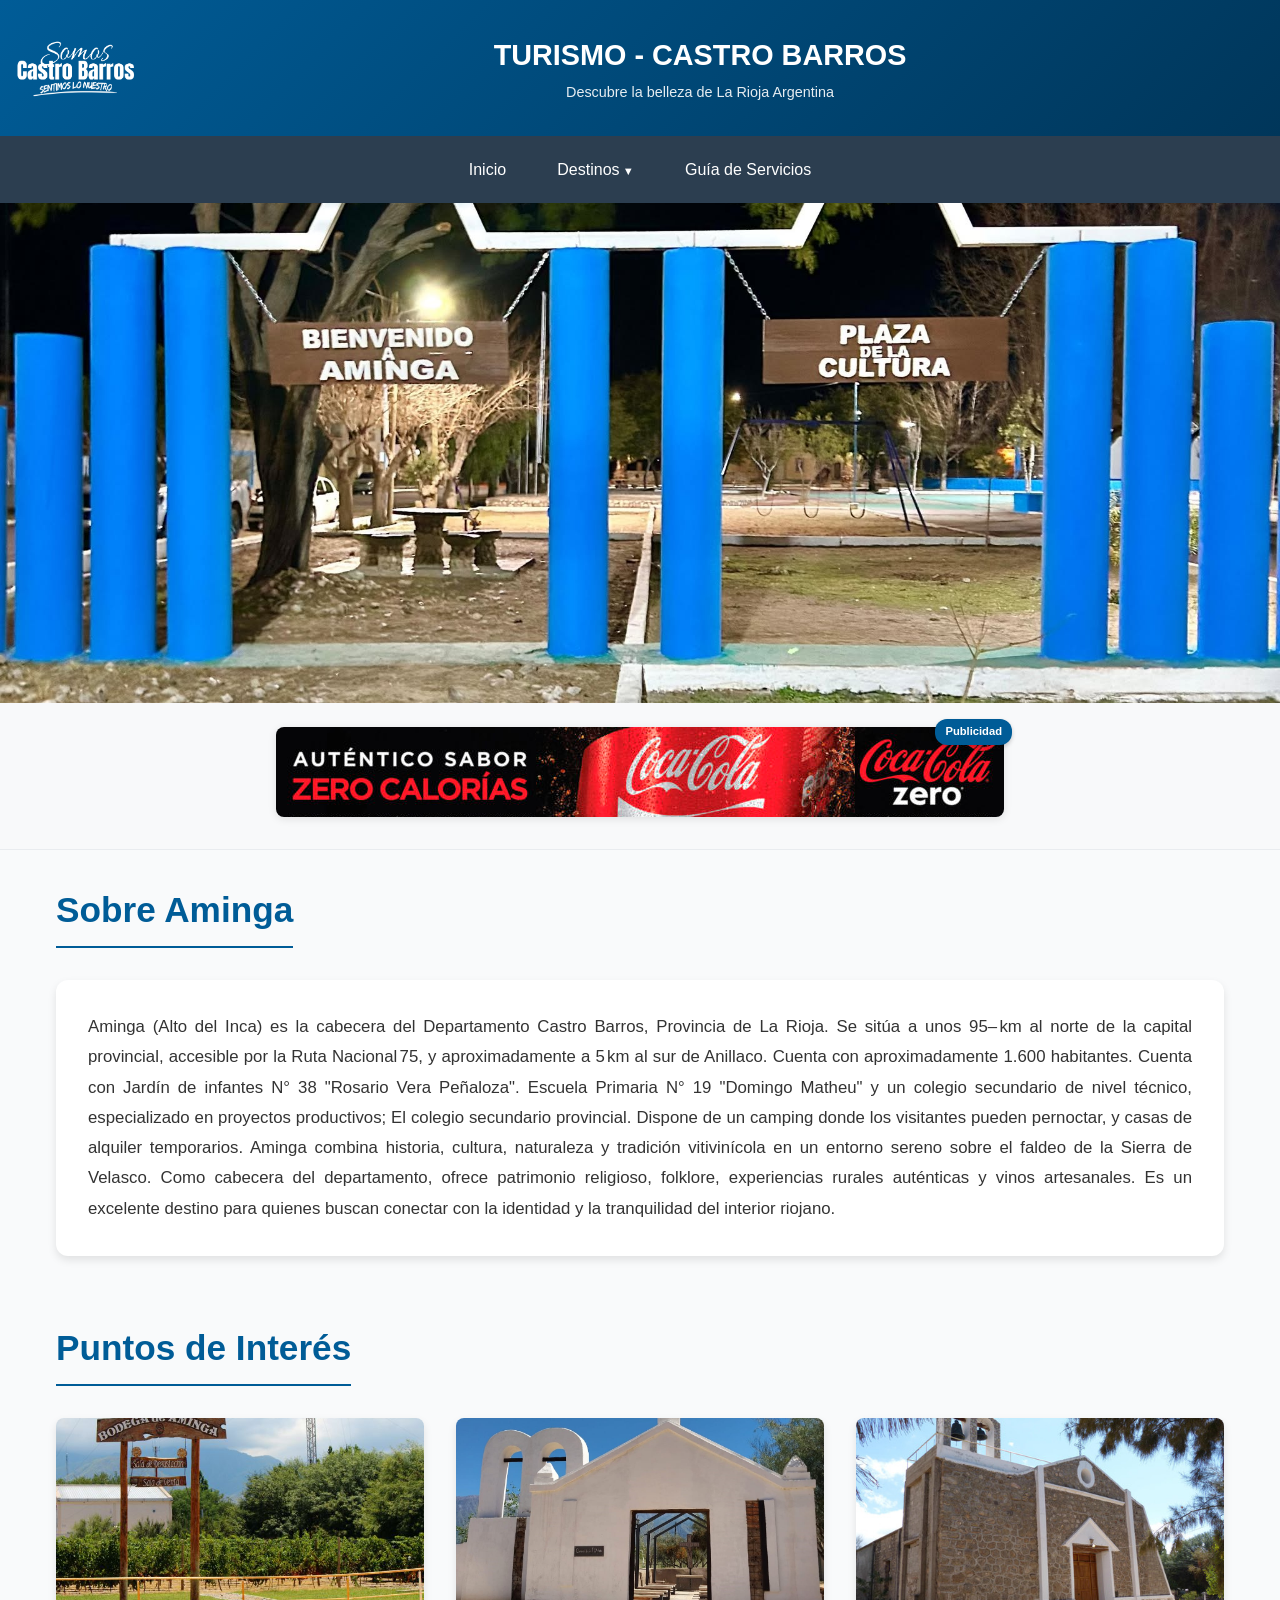
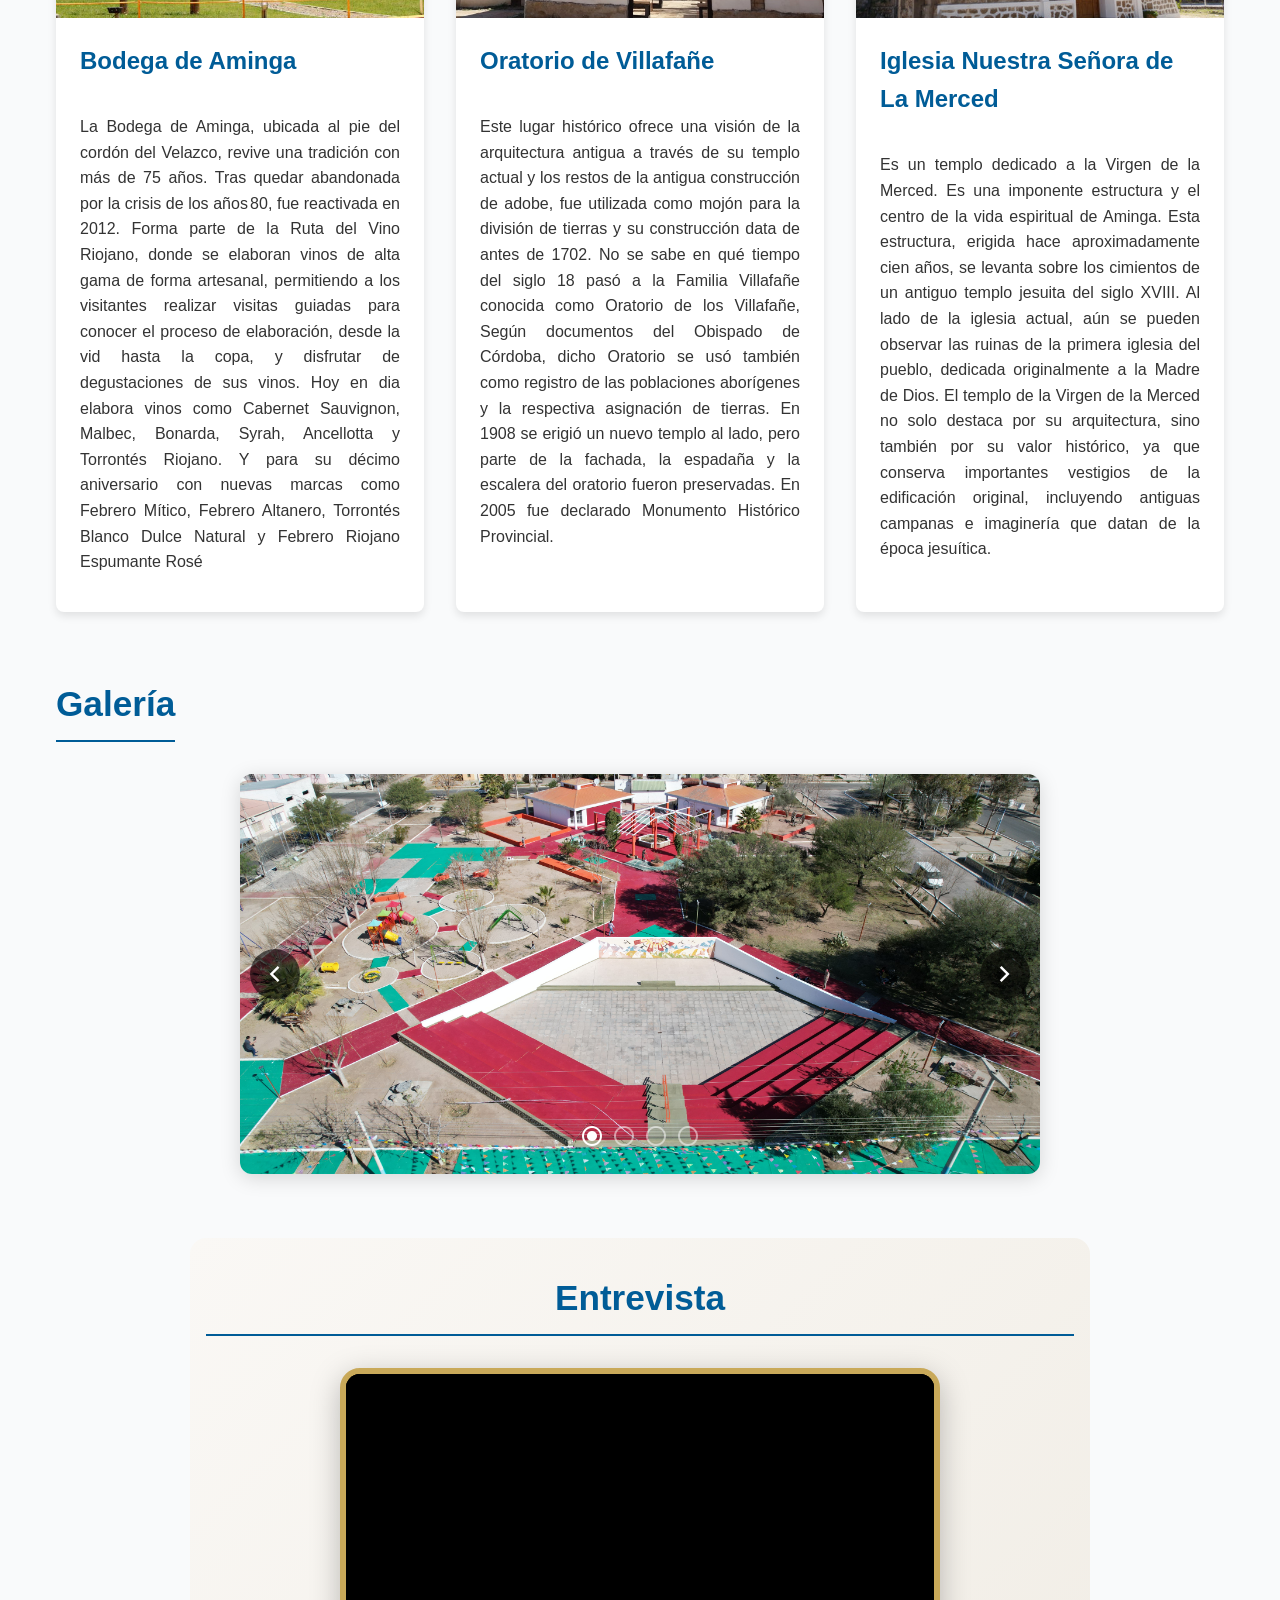
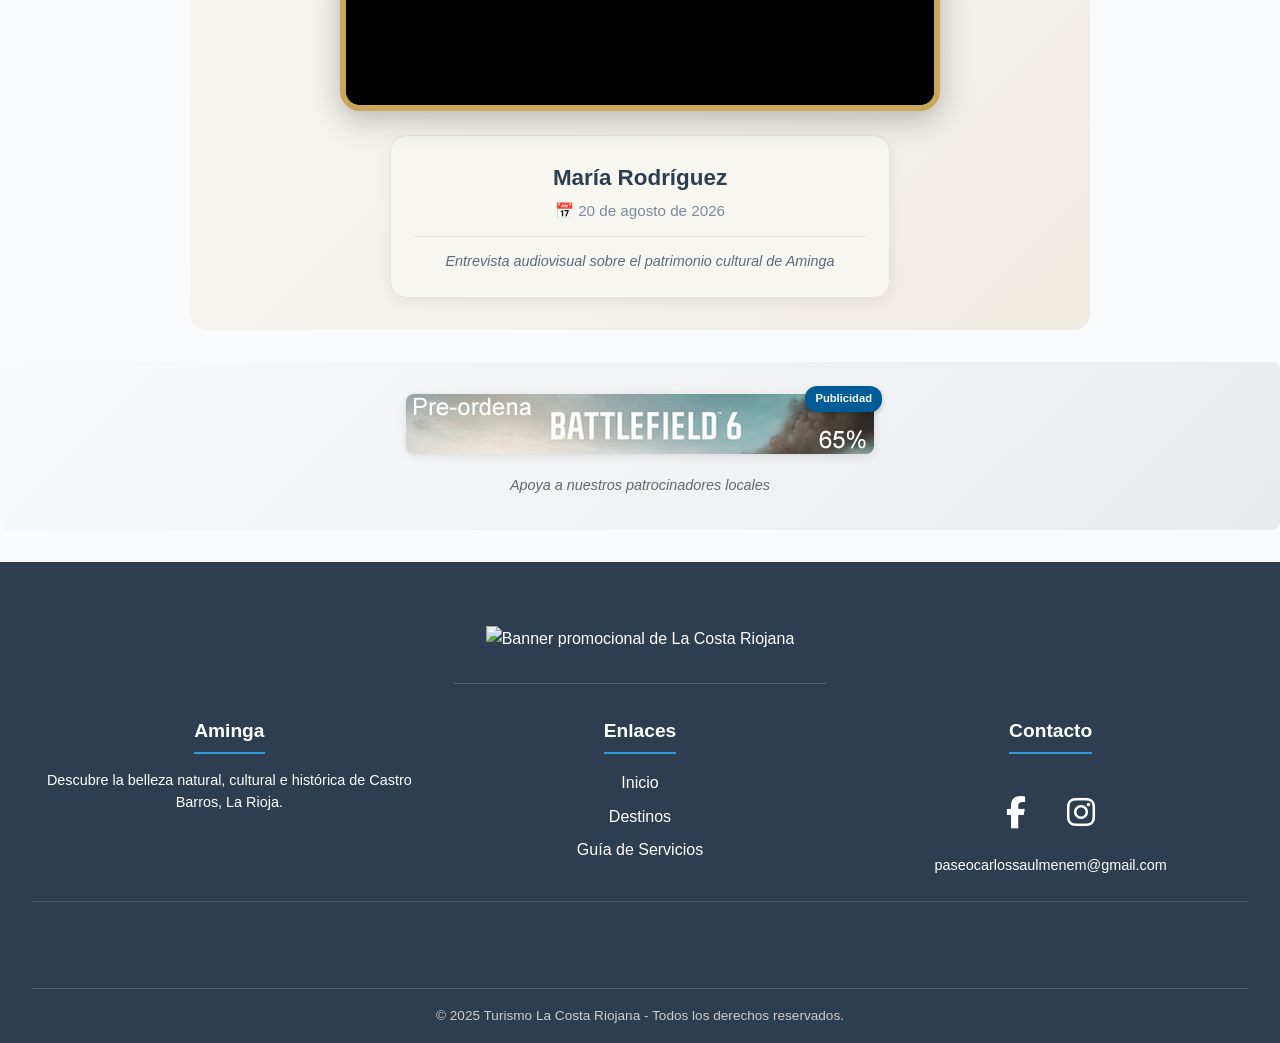
==== commit 56eb7ca7: "Update Aminga.html" ====
--- a/Aminga.html
+++ b/Aminga.html
@@ -4,1078 +4,13 @@
     <meta charset="UTF-8" />
     <meta name="viewport" content="width=device-width, initial-scale=1.0" />
     <title>Aminga</title>
-    <!-- Google Icons (para el icono de traducción) -->
+    <!-- CSS -->
+    <link rel="stylesheet" href="destinos.css" />
+    <!-- Google Icons -->
     <link rel="stylesheet" href="https://fonts.googleapis.com/css2?family=Material+Symbols+Outlined" />
-    <style>
-        /* ==============================================================
-           ESTILOS COMPLETOS (incluye todo el CSS de la página)
-           ============================================================== */
-        * {
-            margin: 0;
-            padding: 0;
-            box-sizing: border-box;
-            font-family: 'Segoe UI', Tahoma, Geneva, Verdana, sans-serif;
-        }
-
-        :root {
-            --color-text-primary: #005c97;
-            --color-text-secondary: #FFFFFF;
-            --color-text-titulo: #798EAE;
-            --color-text-link: #3498db;
-            --color-bg-primary: #f9fafb;
-            --color-bg-secondary: #ffffff;
-            --color-bg-sidebar: linear-gradient(135deg, #005c97, #00365a);
-            --color-bg-menu: #2c3e50;
-            --color-bg-submenu: #314355;
-            --color-border-hr: #E2E8F0;
-            --color-hover-primary: #415569;
-            --color-hover-secondary: #415569;
-            --color-shadow: rgba(0, 0, 0, 0.05);
-            --color-shadow-2: 0 4px 8px rgba(0,0,0,0.1);
-        }
-
-        body {
-            background-color: var(--color-bg-primary);
-            color: #333;
-            line-height: 1.6;
-            top: 0 !important;
-            position: relative;
-        }
-
-        /* HEADER */
-        .header-container {
-            background: var(--color-bg-sidebar);
-            color: var(--color-text-secondary);
-            padding: 0.5rem 1rem;
-            display: flex;
-            align-items: center;
-            justify-content: space-between;
-            box-shadow: var(--color-shadow);
-        }
-
-        .header-container .logo {
-            width: 120px;
-            height: 120px;
-            display: flex;
-            align-items: center;
-            justify-content: center;
-            overflow: hidden;
-        }
-
-        .logo img {
-            width: 100%;
-            height: 100%;
-            object-fit: contain;
-        }
-
-        .header-title {
-            flex-grow: 1;
-            text-align: center;
-            padding: 0 20px;
-        }
-
-        .header-title h1 {
-            font-size: 1.8rem;
-            margin-bottom: 0.2rem;
-            color: var(--color-text-secondary);
-        }
-
-        .header-title p {
-            font-size: 0.9rem;
-            opacity: 0.9;
-            color: var(--color-text-secondary);
-        }
-
-        .menu-toggle {
-            display: none;
-            flex-direction: column;
-            justify-content: space-between;
-            width: 30px;
-            height: 21px;
-            cursor: pointer;
-        }
-
-        .menu-toggle span {
-            height: 3px;
-            width: 100%;
-            background-color: var(--color-text-secondary);
-            border-radius: 3px;
-            transition: all 0.3s;
-        }
-
-        /* NAVEGACIÓN */
-        nav {
-            background-color: var(--color-bg-menu);
-            position: relative;
-        }
-
-        nav ul {
-            list-style: none;
-            display: flex;
-            justify-content: center;
-            position: relative;
-            flex-wrap: wrap;
-            padding: 0.5rem;
-        }
-
-        nav ul li {
-            position: relative;
-        }
-
-        nav ul li a {
-            color: white;
-            text-decoration: none;
-            padding: 0.8rem 1.5rem;
-            display: block;
-            transition: 0.3s;
-            border-radius: 4px;
-            margin: 0 0.1rem;
-            font-size: 1rem;
-            text-align: center;
-        }
-
-        nav ul li a:hover {
-            background-color: var(--color-hover-secondary);
-        }
-
-        .dropdown-content {
-            display: none;
-            position: absolute;
-            background-color: var(--color-bg-submenu);
-            box-shadow: 0px 8px 16px 0px rgba(0, 0, 0, 0.486);
-            z-index: 1000;
-            border-radius: 5px;
-            overflow: hidden;
-            top: 100%;
-            left: 50%;
-            transform: translateX(-50%);
-            min-width: 600px;
-            padding: 0.5rem;
-            grid-template-columns: repeat(3, 1fr);
-            grid-auto-rows: minmax(35px, auto);
-            gap: 0.2rem;
-        }
-
-        .dropdown-content li {
-            display: block;
-            width: 100%;
-        }
-
-        .dropdown-content li a {
-            padding: 0.5rem 0.8rem;
-            white-space: nowrap;
-            border-radius: 3px;
-            margin: 0;
-            display: block;
-            font-size: 0.85rem;
-            transition: all 0.2s;
-            height: 100%;
-            line-height: 1.3;
-            text-align: center;
-        }
-
-        .dropdown-content li a:hover {
-            background-color: var(--color-hover-primary);
-            transform: translateY(-1px);
-        }
-
-        .dropdown.active .dropdown-content {
-            display: grid;
-            animation: fadeIn 0.25s ease-in-out;
-        }
-
-        @keyframes fadeIn {
-            from { opacity: 0; transform: translate(-50%, 10px); }
-            to   { opacity: 1; transform: translate(-50%, 0); }
-        }
-
-        .dropdown > a::after {
-            content: " ▼";
-            font-size: 0.7em;
-        }
-
-        /* HERO */
-        .hero {
-            height: 500px;
-            background-image: linear-gradient(rgba(0, 0, 0, 0.5), rgba(0, 0, 0, 0.5)), url('https://upload.wikimedia.org/wikipedia/commons/6/65/Departamento_de_Castro_Barros%2C_La_Rioja_55.jpg');
-            background-size: cover;
-            background-position: center;
-            color: white;
-            display: flex;
-            flex-direction: column;
-            justify-content: center;
-            align-items: center;
-            text-align: center;
-            padding: 2rem;
-            position: relative;
-        }
-
-        .hero h2 {
-            font-size: 3rem;
-            margin-bottom: 1rem;
-            text-shadow: 2px 2px 4px rgba(0,0,0,.5);
-        }
-
-        .hero p {
-            font-size: 1.2rem;
-            max-width: 800px;
-            margin-bottom: 2rem;
-            text-shadow: 2px 2px 4px rgba(0,0,0,.5);
-        }
-
-        /* CARRUSEL */
-        .carousel {
-            position: relative;
-            width: 100%;
-            max-width: 800px;
-            margin: 0 auto;
-            overflow: hidden;
-            border-radius: 12px;
-            box-shadow: 0 4px 20px rgba(0, 0, 0, 0.15);
-        }
-
-        .carousel-track {
-            display: flex;
-            transition: transform 0.5s ease;
-        }
-
-        .carousel-track img {
-            width: 100%;
-            flex-shrink: 0;
-            height: 400px;
-            object-fit: cover;
-        }
-
-        .carousel-btn {
-            position: absolute;
-            top: 50%;
-            transform: translateY(-50%);
-            background: rgba(0, 0, 0, 0.6);
-            color: white;
-            border: none;
-            padding: 1rem 0.8rem;
-            cursor: pointer;
-            z-index: 10;
-            border-radius: 50%;
-            width: 50px;
-            height: 50px;
-            display: flex;
-            align-items: center;
-            justify-content: center;
-            transition: background 0.3s;
-        }
-
-        .carousel-btn:hover {
-            background: rgba(0, 0, 0, 0.8);
-        }
-
-        .carousel-btn.prev {
-            left: 10px;
-        }
-
-        .carousel-btn.next {
-            right: 10px;
-        }
-
-        .carousel-btn .material-symbols-outlined {
-            font-size: 2rem;
-        }
-
-        .carousel-indicators {
-            display: flex;
-            justify-content: center;
-            gap: 0.5rem;
-            padding: 1rem 0;
-            position: absolute;
-            bottom: 10px;
-            left: 50%;
-            transform: translateX(-50%);
-            z-index: 5;
-        }
-
-        .carousel-indicators .material-symbols-outlined {
-            font-size: 1.5rem;
-            color: rgba(255, 255, 255, 0.5);
-            cursor: pointer;
-            transition: color 0.3s;
-        }
-
-        .carousel-indicators .material-symbols-outlined.active {
-            color: white;
-        }
-
-        .hero-carousel {
-            position: absolute;
-            top: 0;
-            left: 0;
-            width: 100%;
-            height: 100%;
-            overflow: hidden;
-            z-index: 0;
-        }
-
-        .hero-carousel .carousel-track {
-            height: 100%;
-        }
-
-        .hero-carousel .carousel-track img {
-            width: 100%;
-            height: 100%;
-            object-fit: cover;
-            flex-shrink: 0;
-        }
-
-        /* SECCIONES DE CONTENIDO */
-        .seccion {
-            max-width: 1200px;
-            margin: 0 auto;
-            padding: 2rem 1rem;
-        }
-
-        .seccion h2 {
-            font-size: 2.2rem;
-            color: var(--color-text-primary);
-            text-align: center;
-            margin-bottom: 2rem;
-            border-bottom: 2px solid var(--color-text-primary);
-            padding-bottom: 0.5rem;
-            display: inline-block;
-        }
-
-        .info-box {
-            background: var(--color-bg-secondary);
-            padding: 2rem;
-            border-radius: 12px;
-            box-shadow: var(--color-shadow-2);
-            text-align: justify;
-        }
-
-        .info-box p {
-            font-size: 1.05rem;
-            line-height: 1.8;
-        }
-
-        .grid-atractivos {
-            display: grid;
-            grid-template-columns: repeat(auto-fit, minmax(320px, 1fr));
-            gap: 2rem;
-        }
-
-        /* CARDS */
-        .card {
-            background-color: var(--color-bg-secondary);
-            border-radius: 8px;
-            overflow: hidden;
-            box-shadow: var(--color-shadow-2);
-            transition: transform 0.3s;
-            display: flex;
-            flex-direction: column;
-        }
-
-        .card:hover {
-            transform: translateY(-5px);
-        }
-
-        .card img {
-            width: 100%;
-            height: 200px;
-            object-fit: cover;
-        }
-
-        .card-content {
-            padding: 1.5rem;
-            flex-grow: 1;
-            display: flex;
-            flex-direction: column;
-        }
-
-        .card h3 {
-            font-size: 1.5rem;
-            margin-bottom: 0.5rem;
-            color: var(--color-text-primary);
-        }
-
-        .card p {
-            margin-bottom: 0.8rem;
-            flex-grow: 1;
-            text-align: justify;
-        }
-
-        /* PUBLICIDAD */
-        .publicidad-banner {
-            width: 100%;
-            background: #f8f9fa;
-            padding: 1.5rem 1rem;
-            text-align: center;
-            border-bottom: 1px solid #e9ecef;
-            margin: 0;
-        }
-
-        .publicidad-container {
-            max-width: 1200px;
-            margin: 0 auto;
-            position: relative;
-            display: inline-block;
-        }
-
-        .publicidad-seccion {
-            background: linear-gradient(135deg, #f8f9fa, #e9ecef);
-            padding: 2rem 1rem;
-            margin: 2rem 0;
-            text-align: center;
-            border-radius: 8px;
-            position: relative;
-        }
-
-        .publicidad-contenido {
-            max-width: 1200px;
-            margin: 0 auto;
-            position: relative;
-            display: inline-block;
-        }
-
-        .publicidad-descripcion {
-            margin-top: 0.8rem;
-            color: #666;
-            font-style: italic;
-            font-size: 0.9rem;
-        }
-
-        .publicidad-img {
-            max-width: 100%;
-            height: auto;
-            border-radius: 8px;
-            box-shadow: 0 2px 8px rgba(0,0,0,0.1);
-            transition: transform 0.3s ease, box-shadow 0.3s ease;
-        }
-
-        .publicidad-img:hover {
-            transform: scale(1.02);
-            box-shadow: 0 4px 12px rgba(0,0,0,0.15);
-        }
-
-        .publicidad-label {
-            position: absolute;
-            top: -8px;
-            right: -8px;
-            background: #005c97;
-            color: white;
-            padding: 4px 10px;
-            border-radius: 12px;
-            font-size: 0.7rem;
-            font-weight: 600;
-            z-index: 10;
-            box-shadow: 0 2px 4px rgba(0,0,0,0.2);
-        }
-
-        /* FOOTER */
-        .footer-banner {
-            text-align: center;
-            display: flex;
-            justify-content: center;
-            align-items: center;
-        }
-
-        .footer-banner img {
-            max-width: 100%;
-            max-height: 300px;
-            object-fit: contain;
-            padding: 2rem;
-            border-bottom: 1px solid rgba(255,255,255,0.2);
-        }
-
-        footer {
-            background-color: var(--color-bg-menu);
-            color: var(--color-bg-secondary);
-            padding: 2rem 2rem 1rem;
-            margin-top: 2rem;
-        }
-
-        .footer-container {
-            max-width: 1200px;
-            margin: 0 auto;
-            display: grid;
-            grid-template-columns: repeat(auto-fit, minmax(250px, 1fr));
-            gap: 2rem;
-            text-align: center;
-            padding-top: 2rem;
-        }
-
-        .footer-col h3 {
-            margin-bottom: 1rem;
-            font-size: 1.2rem;
-            border-bottom: 2px solid var(--color-text-link);
-            display: inline-block;
-            padding-bottom: 0.3rem;
-        }
-
-        .footer-col p {
-            margin-bottom: 1rem;
-            font-size: 0.9rem;
-            line-height: 1.5;
-        }
-
-        .footer-col ul {
-            list-style: none;
-            padding: 0;
-        }
-
-        .footer-col ul li {
-            margin-bottom: 0.5rem;
-        }
-
-        .footer-col ul li a {
-            color: var(--color-text-secondary);
-            text-decoration: none;
-            transition: color 0.3s;
-        }
-
-        .footer-col ul li a:hover {
-            color: var(--color-text-link);
-        }
-
-        .social-links {
-            margin: 1rem 0;
-        }
-
-        .social-links a {
-            display: inline-block;
-            margin: 0 0.5rem;
-            color: var(--color-text-secondary);
-            font-size: 2rem;
-            transition: color 0.3s;
-        }
-
-        .social-links a i {
-            padding: 10px;
-        }
-
-        .social-links a:hover {
-            color: var(--color-text-link);
-            transform: scale(1.32);
-            transition: 0.3s ease;
-        }
-
-        .footer-bottom {
-            text-align: center;
-            margin-top: 1.5rem;
-            border-top: 1px solid rgba(255,255,255,0.2);
-            padding-top: 1rem;
-            font-size: 0.85rem;
-            color: #ccc;
-        }
-
-        /* ==============================================================
-           WIDGET DE GOOGLE TRANSLATE - ESTILIZADO Y ADAPTADO A MÓVIL
-           ============================================================== */
-        .footer-language {
-            text-align: center;
-            padding: 1.5rem 0 0.8rem 0;
-            border-top: 1px solid rgba(255, 255, 255, 0.15);
-            margin-top: 0.5rem;
-        }
-
-        .translate-widget {
-            display: inline-block;
-            text-align: center;
-            max-width: 100%;
-            width: 100%;
-        }
-
-        .translate-widget .goog-te-gadget {
-            font-family: 'Segoe UI', Tahoma, Geneva, Verdana, sans-serif !important;
-            font-size: 0px !important;
-            color: #ccc !important;
-            display: inline-block;
-            width: 100%;
-        }
-
-        /* El combo de idioma (selector) */
-        .translate-widget .goog-te-combo {
-            background: rgba(255, 255, 255, 0.1);
-            color: #fff;
-            border: 2px solid rgba(255, 255, 255, 0.25);
-            padding: 12px 20px;
-            border-radius: 50px;
-            font-size: 1rem;
-            font-weight: 500;
-            cursor: pointer;
-            transition: all 0.3s ease;
-            font-family: 'Segoe UI', Tahoma, Geneva, Verdana, sans-serif;
-            outline: none;
-            appearance: none;
-            -webkit-appearance: none;
-            min-width: 180px;
-            width: 100%;
-            max-width: 320px;
-            text-align: center;
-            background-image: url("data:image/svg+xml,%3Csvg xmlns='http://www.w3.org/2000/svg' width='14' height='8' viewBox='0 0 14 8'%3E%3Cpath d='M1 1l6 6 6-6' stroke='white' stroke-width='2' fill='none' stroke-linecap='round'/%3E%3C/svg%3E");
-            background-repeat: no-repeat;
-            background-position: right 18px center;
-            padding-right: 44px;
-            margin: 0 auto;
-        }
-
-        .translate-widget .goog-te-combo:hover {
-            background-color: rgba(255, 255, 255, 0.2);
-            border-color: rgba(255, 255, 255, 0.5);
-            transform: scale(1.02);
-        }
-
-        .translate-widget .goog-te-combo:focus {
-            border-color: #3498db;
-            box-shadow: 0 0 0 3px rgba(52, 152, 219, 0.3);
-        }
-
-        .translate-widget .goog-te-combo option {
-            background: #2c3e50;
-            color: white;
-            padding: 10px;
-            font-size: 1rem;
-        }
-
-        /* Ocultar el texto "Traducir" y el enlace de Google */
-        .translate-widget .goog-te-gadget span {
-            display: none !important;
-        }
-
-        .translate-widget .goog-te-gadget a {
-            display: none !important;
-        }
-
-        /* ==============================================================
-           OCULTAR EL BANNER SUPERIOR DE GOOGLE TRANSLATE
-           ============================================================== */
-        .goog-te-banner-frame {
-            display: none !important;
-            visibility: hidden !important;
-            opacity: 0 !important;
-            height: 0 !important;
-            overflow: hidden !important;
-        }
-
-        body {
-            top: 0 !important;
-            margin-top: 0 !important;
-            padding-top: 0 !important;
-        }
-
-        iframe.goog-te-banner-frame {
-            display: none !important;
-            height: 0 !important;
-        }
-
-        html {
-            margin-top: 0 !important;
-            padding-top: 0 !important;
-        }
-
-        /* ==============================================================
-           ENTREVISTA EN VIDEO
-           ============================================================== */
-        .entrevista-video-section {
-            padding: 2rem 1rem;
-            text-align: center;
-            background: linear-gradient(135deg, #faf8f5, #f0ece4);
-            border-radius: 16px;
-            margin: 2rem auto;
-            max-width: 900px;
-            display: flex;
-            flex-direction: column;
-            align-items: center;
-            justify-content: center;
-        }
-
-        .entrevista-video-section h2 {
-            text-align: center;
-            width: 100%;
-            display: block;
-        }
-
-        .entrevista-video-container {
-            display: flex;
-            flex-direction: column;
-            align-items: center;
-            justify-content: center;
-            gap: 1.5rem;
-            max-width: 700px;
-            width: 100%;
-            margin: 0 auto;
-            text-align: center;
-        }
-
-        .video-wrapper {
-            width: 100%;
-            max-width: 600px;
-            margin: 0 auto;
-            border-radius: 20px;
-            overflow: hidden;
-            border: 6px solid #c9a959;
-            box-shadow: 0 8px 30px rgba(0, 0, 0, 0.25);
-            background: #000;
-            transition: transform 0.3s ease, box-shadow 0.3s ease;
-            position: relative;
-        }
-
-        .video-wrapper:hover {
-            transform: scale(1.02);
-            box-shadow: 0 12px 40px rgba(0, 0, 0, 0.35);
-        }
-
-        .video-wrapper video {
-            width: 100%;
-            height: auto;
-            display: block;
-            aspect-ratio: 16 / 9;
-            background: #000;
-        }
-
-        .entrevista-video-info {
-            width: 100%;
-            max-width: 500px;
-            margin: 0 auto;
-            background: #f8f6f0;
-            padding: 1.5rem;
-            border-radius: 16px;
-            border: 1px solid #e8e3d8;
-            box-shadow: 0 4px 15px rgba(0, 0, 0, 0.06);
-            text-align: center;
-        }
-
-        .entrevista-video-info .entrevistado-nombre {
-            font-size: 1.4rem;
-            font-weight: 700;
-            color: #2c3e50;
-            margin-bottom: 0.2rem;
-            font-family: 'Segoe UI', Tahoma, Geneva, Verdana, sans-serif;
-            text-align: center;
-        }
-
-        .entrevista-video-info .entrevista-fecha {
-            font-size: 0.95rem;
-            color: #7a8a9e;
-            margin-bottom: 0.8rem;
-            font-weight: 500;
-            text-align: center;
-        }
-
-        .entrevista-video-info .entrevista-descripcion {
-            font-size: 0.9rem;
-            color: #5a6a7e;
-            font-style: italic;
-            border-top: 1px solid #e8e3d8;
-            padding-top: 0.8rem;
-            margin-bottom: 0;
-            text-align: center;
-        }
-
-        .video-wrapper video::-webkit-media-controls-panel {
-            background: rgba(0, 0, 0, 0.7);
-            border-radius: 0 0 20px 20px;
-        }
-
-        .video-wrapper video::-webkit-media-controls-play-button {
-            filter: drop-shadow(0 2px 4px rgba(0, 0, 0, 0.5));
-        }
-
-        .video-wrapper video::-webkit-media-controls-current-time-display,
-        .video-wrapper video::-webkit-media-controls-time-remaining-display {
-            color: white;
-        }
-
-        /* ==============================================================
-           RESPONSIVE (adaptación para móviles)
-           ============================================================== */
-        @media (max-width: 768px) {
-            .header-container {
-                flex-direction: column;
-                text-align: center;
-                padding: 1rem;
-            }
-
-            .logo {
-                width: 100px;
-                height: 100px;
-                margin: auto;
-            }
-
-            .header-title h1 {
-                font-size: 1.5rem;
-            }
-
-            .menu-toggle {
-                display: flex;
-                position: absolute;
-                top: 3rem;
-                right: 1.5rem;
-                z-index: 10;
-            }
-
-            #nav-menu {
-                flex-direction: column;
-                justify-content: flex-start;
-                align-items: center;
-                width: 100%;
-            }
-
-            #nav-menu li {
-                width: 100%;
-                text-align: center;
-            }
-
-            #nav-menu li a {
-                width: 100%;
-                padding: 1rem;
-                text-align: center;
-                margin: 0 auto;
-            }
-
-            #nav-menu #divisor {
-                border-bottom: 1px solid rgba(255,255,255,0.2);
-                border-top: 1px solid rgba(255,255,255,0.2);
-            }
-
-            nav ul {
-                display: none;
-                flex-direction: column;
-                width: 100%;
-                background: var(--color-bg-submenu);
-            }
-
-            #nav-menu.active {
-                display: flex;
-            }
-
-            .dropdown > a::after {
-                float: right;
-                transition: transform 0.3s;
-            }
-
-            .dropdown.active > a::after {
-                transform: rotate(180deg);
-            }
-
-            .dropdown-content {
-                position: static;
-                display: none;
-                width: 100%;
-                box-shadow: none;
-                background-color: var(--color-bg-submenu);
-                flex-direction: column;
-                align-items: center;
-                transform: translateX(0%);
-                min-width: 0;
-                grid-template-columns: 1fr;
-            }
-
-            .dropdown-content li {
-                width: 100%;
-                text-align: center;
-            }
-
-            .dropdown-content li a {
-                width: 100%;
-                padding: 0.8rem;
-                text-align: center;
-            }
-
-            .dropdown.active .dropdown-content {
-                display: flex;
-            }
-
-            .hero {
-                height: 400px;
-                padding: 1.5rem;
-            }
-
-            .hero h2 {
-                font-size: 2rem;
-            }
-
-            .hero p {
-                font-size: 1rem;
-            }
-
-            .footer-banner {
-                min-height: 150px;
-                padding: 0.5rem;
-            }
-
-            .footer-banner img {
-                max-height: 200px;
-            }
-
-            .footer-container {
-                grid-template-columns: 1fr;
-            }
-
-            .social-links a {
-                display: inline-block;
-                margin: 0.5rem;
-            }
-
-            /* Ajustes del traductor en móvil */
-            .footer-language {
-                padding: 1.2rem 0 0.6rem 0;
-            }
-
-            .translate-widget .goog-te-combo {
-                padding: 12px 18px;
-                font-size: 1rem;
-                min-width: 160px;
-                padding-right: 40px;
-                background-size: 12px 7px;
-                background-position: right 14px center;
-                max-width: 280px;
-            }
-
-            .entrevista-video-section {
-                padding: 1.5rem 0.8rem;
-                margin: 1.5rem auto;
-                max-width: 100%;
-            }
-
-            .entrevista-video-container {
-                max-width: 100%;
-                padding: 0 0.5rem;
-            }
-
-            .video-wrapper {
-                border-width: 5px;
-                border-radius: 16px;
-                max-width: 100%;
-            }
-
-            .entrevista-video-info {
-                padding: 1.2rem;
-                max-width: 100%;
-            }
-
-            .entrevista-video-info .entrevistado-nombre {
-                font-size: 1.2rem;
-            }
-
-            .entrevista-video-info .entrevista-fecha {
-                font-size: 0.85rem;
-            }
-
-            .entrevista-video-info .entrevista-descripcion {
-                font-size: 0.8rem;
-                padding-top: 0.6rem;
-            }
-
-            .carousel-track img {
-                height: 300px;
-            }
-
-            .carousel-btn {
-                width: 40px;
-                height: 40px;
-                padding: 0.5rem;
-            }
-
-            .carousel-btn .material-symbols-outlined {
-                font-size: 1.5rem;
-            }
-        }
-
-        @media (max-width: 480px) {
-            .logo {
-                width: 90px;
-                height: 90px;
-            }
-
-            .header-title h1 {
-                font-size: 1.3rem;
-            }
-
-            .header-title p {
-                font-size: 0.8rem;
-            }
-
-            .hero {
-                height: 350px;
-            }
-
-            .hero h2 {
-                font-size: 1.8rem;
-            }
-
-            .footer-banner {
-                min-height: 120px;
-            }
-
-            .footer-banner img {
-                max-height: 150px;
-            }
-
-            .footer-language {
-                padding: 1rem 0 0.4rem 0;
-            }
-
-            .translate-widget .goog-te-combo {
-                padding: 10px 14px;
-                font-size: 0.95rem;
-                min-width: 140px;
-                padding-right: 36px;
-                background-size: 10px 6px;
-                background-position: right 12px center;
-                max-width: 240px;
-            }
-
-            .entrevista-video-section {
-                padding: 1rem 0.5rem;
-                margin: 1rem auto;
-            }
-
-            .video-wrapper {
-                border-width: 4px;
-                border-radius: 12px;
-                max-width: 100%;
-            }
-
-            .entrevista-video-info {
-                padding: 1rem;
-                max-width: 100%;
-            }
-
-            .entrevista-video-info .entrevistado-nombre {
-                font-size: 1rem;
-            }
-
-            .entrevista-video-info .entrevista-fecha {
-                font-size: 0.75rem;
-            }
-
-            .entrevista-video-info .entrevista-descripcion {
-                font-size: 0.7rem;
-                padding-top: 0.5rem;
-            }
-
-            .carousel-track img {
-                height: 220px;
-            }
-
-            .carousel-btn {
-                width: 32px;
-                height: 32px;
-                padding: 0.3rem;
-            }
-
-            .carousel-btn .material-symbols-outlined {
-                font-size: 1.2rem;
-            }
-
-            .carousel-indicators .material-symbols-outlined {
-                font-size: 1.2rem;
-            }
-        }
-    </style>
 </head>
 <body>
-    <!-- ==============================================================
-         HEADER
-         ============================================================== -->
+    <!--Titulo / Encabezado-->
     <header>
         <div class="header-container">
             <div class="logo">
@@ -1091,9 +26,7 @@
         </div>
     </header>
 
-    <!-- ==============================================================
-         NAVEGACIÓN
-         ============================================================== -->
+    <!--Menu de Opciones-->
     <nav>
         <ul id="nav-menu">
             <li><a href="index.html">Inicio</a></li>
@@ -1117,9 +50,7 @@
         </ul>
     </nav>
 
-    <!-- ==============================================================
-         HERO
-         ============================================================== -->
+    <!--Hero-->
     <section class="hero">
         <div class="hero-carousel">
             <div class="carousel-track">
@@ -1130,34 +61,33 @@
             </div>
         </div>
         <h2>Bienvenido a Aminga</h2>
-        <p>Aminga Significa: "Inca que vive en lo alto"</p>
+        <p>Aminga Significa: "Inca que vive en lo alto" </p>
     </section>
-
-    <!-- ==============================================================
-         BANNER PUBLICITARIO
-         ============================================================== -->
+    
+    <!-- Banner Publicitario -->
     <div class="publicidad-banner">
         <div class="publicidad-container">
             <span class="publicidad-label">Publicidad</span>
             <a href="#" target="_blank">
-                <img src="Recursos/Publicidad/Publicidad Banner Principal.png" alt="Publicidad Banner" class="publicidad-img">
+                <img src="Recursos/Publicidad/Publicidad Banner Principal.png" 
+                     alt="Publicidad Banner" class="publicidad-img">
             </a>
         </div>
     </div>
 
-    <!-- ==============================================================
-         CONTENIDO PRINCIPAL
-         ============================================================== -->
+    <!--Contenido de la Pagina-->
     <main class="contenido">
-        <!-- Sobre Aminga -->
         <section class="seccion">
             <h2>Sobre Aminga</h2>
             <div class="info-box">
-                <p>Aminga (Alto del Inca) es la cabecera del Departamento Castro Barros, Provincia de La Rioja. Se sitúa a unos 95 km al norte de la capital provincial, accesible por la Ruta Nacional 75, y aproximadamente a 5 km al sur de Anillaco. Cuenta con aproximadamente 1.600 habitantes. Cuenta con Jardín de infantes N° 38 "Rosario Vera Peñaloza". Escuela Primaria N° 19 "Domingo Matheu" y un colegio secundario de nivel técnico, especializado en proyectos productivos; El colegio secundario provincial. Dispone de un camping donde los visitantes pueden pernoctar, y casas de alquiler temporarios. Aminga combina historia, cultura, naturaleza y tradición vitivinícola en un entorno sereno sobre el faldeo de la Sierra de Velasco. Como cabecera del departamento, ofrece patrimonio religioso, folklore, experiencias rurales auténticas y vinos artesanales. Es un excelente destino para quienes buscan conectar con la identidad y la tranquilidad del interior riojano.</p>
-            </div>
-        </section>
-
-        <!-- Puntos de Interés -->
+                 <p>Aminga (Alto del Inca) es la cabecera del Departamento Castro Barros, Provincia de La Rioja. Se sitúa a unos 95– km al norte de la capital provincial, accesible por la Ruta Nacional 75, y aproximadamente a 5 km al sur de Anillaco. Cuenta con aproximadamente 1.600 habitantes.
+Cuenta con Jardín de infantes N° 38 "Rosario Vera Peñaloza". Escuela Primaria N° 19 "Domingo Matheu" y un colegio secundario de nivel técnico, especializado en proyectos productivos; El colegio secundario provincial.
+Dispone de un camping donde los visitantes pueden pernoctar, y casas de alquiler temporarios.
+Aminga combina historia, cultura, naturaleza y tradición vitivinícola en un entorno sereno sobre el faldeo de la Sierra de Velasco. Como cabecera del departamento, ofrece patrimonio religioso, folklore, experiencias rurales auténticas y vinos artesanales. Es un excelente destino para quienes buscan conectar con la identidad y la tranquilidad del interior riojano.</p>
+            </div>
+        </section>
+        
+        <!--Puntos de Interes-->
         <section class="seccion">
             <h2>Puntos de Interés</h2>
             <div class="grid-atractivos">
@@ -1166,44 +96,60 @@
                     <div class="card-content">
                         <h3>Bodega de Aminga</h3>
                         <br>
-                        <p>La Bodega de Aminga, ubicada al pie del cordón del Velazco, revive una tradición con más de 75 años. Tras quedar abandonada por la crisis de los años 80, fue reactivada en 2012. Forma parte de la Ruta del Vino Riojano, donde se elaboran vinos de alta gama de forma artesanal, permitiendo a los visitantes realizar visitas guiadas para conocer el proceso de elaboración, desde la vid hasta la copa, y disfrutar de degustaciones de sus vinos. Hoy en día elabora vinos como Cabernet Sauvignon, Malbec, Bonarda, Syrah, Ancellotta y Torrontés Riojano. Y para su décimo aniversario con nuevas marcas como Febrero Mítico, Febrero Altanero, Torrontés Blanco Dulce Natural y Febrero Riojano Espumante Rosé.</p>
+                        <p> La Bodega de Aminga, ubicada al pie del cordón del Velazco, revive una tradición con más de 75 años. Tras quedar abandonada por la crisis de los años 80, fue reactivada en 2012.
+                            Forma parte de la Ruta del Vino Riojano, donde se elaboran vinos de alta gama de forma artesanal, permitiendo a los visitantes realizar visitas guiadas para conocer el proceso de elaboración, desde la vid hasta la copa, y disfrutar de degustaciones de sus vinos.
+                        Hoy en dia elabora vinos como Cabernet Sauvignon, Malbec, Bonarda, Syrah, Ancellotta y Torrontés Riojano. Y para su décimo aniversario con nuevas marcas como Febrero Mítico, Febrero Altanero, Torrontés Blanco Dulce Natural y Febrero Riojano Espumante Rosé </p>
                     </div>
                 </div>
+                
                 <div class="card">
                     <img src="Recursos/aminga/punt2.jpeg" alt="Oratorio de Villafañe">
                     <div class="card-content">
                         <h3>Oratorio de Villafañe</h3>
                         <br>
-                        <p>Este lugar histórico ofrece una visión de la arquitectura antigua a través de su templo actual y los restos de la antigua construcción de adobe, fue utilizada como mojón para la división de tierras y su construcción data de antes de 1702. No se sabe en qué tiempo del siglo XVIII pasó a la Familia Villafañe conocida como Oratorio de los Villafañe. Según documentos del Obispado de Córdoba, dicho Oratorio se usó también como registro de las poblaciones aborígenes y la respectiva asignación de tierras. En 1908 se erigió un nuevo templo al lado, pero parte de la fachada, la espadaña y la escalera del oratorio fueron preservadas. En 2005 fue declarado Monumento Histórico Provincial.</p>
+                        <p>Este lugar histórico ofrece una visión de la arquitectura antigua a través de su templo actual y los restos de la antigua construcción de adobe,
+                            fue utilizada como mojón para la división de tierras y su construcción data de antes de 1702. No se sabe en qué tiempo del siglo 18 pasó a la Familia Villafañe conocida como Oratorio de los Villafañe,
+                            Según documentos del Obispado de Córdoba, dicho Oratorio se usó también como registro de las poblaciones aborígenes y la respectiva asignación de tierras. 
+                            En 1908 se erigió un nuevo templo al lado, pero parte de la fachada, la espadaña y la escalera del oratorio fueron preservadas. 
+                            En 2005 fue declarado Monumento Histórico Provincial.</p>
                     </div>
                 </div>
+                
                 <div class="card">
                     <img src="Recursos/aminga/punt3.jpg" alt="Iglesia Nuestra Señora de La Merced">
                     <div class="card-content">
                         <h3>Iglesia Nuestra Señora de La Merced</h3>
                         <br>
-                        <p>Es un templo dedicado a la Virgen de la Merced. Es una imponente estructura y el centro de la vida espiritual de Aminga. Esta estructura, erigida hace aproximadamente cien años, se levanta sobre los cimientos de un antiguo templo jesuita del siglo XVIII. Al lado de la iglesia actual, aún se pueden observar las ruinas de la primera iglesia del pueblo, dedicada originalmente a la Madre de Dios. El templo de la Virgen de la Merced no solo destaca por su arquitectura, sino también por su valor histórico, ya que conserva importantes vestigios de la edificación original, incluyendo antiguas campanas e imaginería que datan de la época jesuítica.</p>
+                        <p>Es un templo dedicado a la Virgen de la Merced. Es una imponente estructura y el centro de la vida espiritual de Aminga.
+                            Esta estructura, erigida hace aproximadamente cien años, se levanta sobre los cimientos de un antiguo templo jesuita del siglo XVIII. 
+                            Al lado de la iglesia actual, aún se pueden observar las ruinas de la primera iglesia del pueblo, dedicada originalmente a la Madre de Dios.
+                            El templo de la Virgen de la Merced no solo destaca por su arquitectura, sino también por su valor histórico, 
+                            ya que conserva importantes vestigios de la edificación original, incluyendo antiguas campanas e imaginería que datan de la época jesuítica. </p>
                     </div>
                 </div>
             </div>
         </section>
-
-        <!-- Galería -->
+        
+
+        <!--Galeria de Imagenes-->
         <section class="seccion">
             <h2>Galería</h2>
             <div class="carousel">
                 <button class="carousel-btn prev" aria-label="Anterior">
                     <span class="material-symbols-outlined">chevron_left</span>
                 </button>
+
                 <div class="carousel-track">
                     <img src="Recursos/aminga/foto5.JPG" alt="foto1">
                     <img src="Recursos/aminga/foto6.webp" alt="foto2">
                     <img src="Recursos/aminga/foto7.jpg" alt="foto3">
                     <img src="Recursos/aminga/foto8.jpg" alt="foto4">
                 </div>
+
                 <button class="carousel-btn next" aria-label="Siguiente">
                     <span class="material-symbols-outlined">chevron_right</span>
                 </button>
+
                 <div class="carousel-indicators">
                     <span class="material-symbols-outlined active" data-slide="0">radio_button_checked</span>
                     <span class="material-symbols-outlined" data-slide="1">radio_button_unchecked</span>
@@ -1213,7 +159,7 @@
             </div>
         </section>
 
-        <!-- Entrevista en Video -->
+        <!-- Sección Entrevista en Video -->
         <section class="seccion entrevista-video-section">
             <h2>Entrevista</h2>
             <div class="entrevista-video-container">
@@ -1231,24 +177,22 @@
                 </div>
             </div>
         </section>
+
     </main>
-
-    <!-- ==============================================================
-         PUBLICIDAD ENTRE SECCIONES
-         ============================================================== -->
+    
+    <!-- Publicidad entre secciones -->
     <section class="publicidad-seccion">
         <div class="publicidad-contenido">
             <span class="publicidad-label">Publicidad</span>
             <a href="#" target="_blank">
-                <img src="Recursos/Publicidad/Publicidad Entre Secciones.png" alt="Publicidad Sección" class="publicidad-img">
+                <img src="Recursos/Publicidad/Publicidad Entre Secciones.png" 
+                     alt="Publicidad Sección" class="publicidad-img">
             </a>
             <p class="publicidad-descripcion">Apoya a nuestros patrocinadores locales</p>
         </div>
     </section>
-
-    <!-- ==============================================================
-         FOOTER
-         ============================================================== -->
+    
+    <!--Footer-->
     <footer>
         <div class="footer-banner">
             <img src="https://images2.imgbox.com/52/15/M0vxJb6k_o.png" alt="Banner promocional de La Costa Riojana">
@@ -1276,26 +220,25 @@
             </div>
         </div>
 
-        <!-- ============================================================
-             TRADUCTOR DE GOOGLE – WIDGET ESTILIZADO
-             ============================================================ -->
+        <!-- ============================================================ -->
+        <!-- WIDGET DE GOOGLE TRANSLATE (SOLO EL CONTENEDOR)              -->
+        <!-- ============================================================ -->
         <div class="footer-language">
             <div id="google_translate_element" class="translate-widget"></div>
         </div>
+        <!-- ============================================================ -->
 
         <div class="footer-bottom">
             <p>&copy; 2025 Turismo La Costa Riojana - Todos los derechos reservados.</p>
         </div>
     </footer>
 
-    <!-- ==============================================================
-         ICONOS DE FONT AWESOME (para redes sociales)
-         ============================================================== -->
-    <link rel="stylesheet" href="https://cdnjs.cloudflare.com/ajax/libs/font-awesome/6.5.0/css/all.min.css" />
-
-    <!-- ==============================================================
-         GOOGLE TRANSLATE – CARGA DEL SCRIPT
-         ============================================================== -->
+    <!-- Font para los iconos -->
+    <link rel="stylesheet" href="https://cdnjs.cloudflare.com/ajax/libs/font-awesome/6.5.0/css/all.min.css"/>
+
+    <!-- ============================================================ -->
+    <!-- SCRIPTS DE GOOGLE TRANSLATE                                   -->
+    <!-- ============================================================ -->
     <script type="text/javascript">
         function googleTranslateElementInit() {
             new google.translate.TranslateElement({
@@ -1306,133 +249,10 @@
         }
     </script>
     <script type="text/javascript" src="//translate.google.com/translate_a/element.js?cb=googleTranslateElementInit"></script>
-
-    <!-- ==============================================================
-         SCRIPT PARA EL MENÚ MÓVIL Y CARRUSEL (similar a main.js)
-         ============================================================== -->
-    <script>
-        document.addEventListener('DOMContentLoaded', () => {
-            // ----- MENÚ MÓVIL / DROPDOWNS -----
-            const mobileMenu = document.getElementById('mobile-menu');
-            const navMenu = document.getElementById('nav-menu');
-            const dropdowns = document.querySelectorAll('.dropdown');
-
-            if (mobileMenu && navMenu) {
-                mobileMenu.addEventListener('click', () => {
-                    mobileMenu.classList.toggle('active');
-                    navMenu.classList.toggle('active');
-                });
-            }
-
-            dropdowns.forEach(dropdown => {
-                const link = dropdown.querySelector('a');
-                if (!link) return;
-                link.addEventListener('click', (e) => {
-                    e.preventDefault();
-                    dropdowns.forEach(d => d !== dropdown && d.classList.remove('active'));
-                    dropdown.classList.toggle('active');
-                });
-            });
-
-            document.querySelectorAll('nav a').forEach(link => {
-                link.addEventListener('click', () => {
-                    if (window.innerWidth <= 768) {
-                        const parentLi = link.closest('li');
-                        if (!parentLi.classList.contains('dropdown')) {
-                            mobileMenu?.classList.remove('active');
-                            navMenu?.classList.remove('active');
-                            dropdowns.forEach(d => d.classList.remove('active'));
-                        }
-                    }
-                });
-            });
-
-            document.addEventListener('click', (e) => {
-                if (window.innerWidth > 768 && !e.target.closest('.dropdown')) {
-                    dropdowns.forEach(d => d.classList.remove('active'));
-                }
-            });
-
-            window.addEventListener('resize', () => {
-                if (window.innerWidth > 768) {
-                    mobileMenu?.classList.remove('active');
-                    navMenu?.classList.remove('active');
-                } else {
-                    dropdowns.forEach(d => d.classList.remove('active'));
-                }
-            });
-
-            // ----- CARRUSEL -----
-            const carousels = document.querySelectorAll('.carousel, .hero-carousel');
-            carousels.forEach(carousel => {
-                const track = carousel.querySelector('.carousel-track');
-                const slides = Array.from(track.querySelectorAll('img'));
-                let currentIndex = 0;
-                let autoSlideInterval;
-
-                function updateCarousel() {
-                    const slideWidth = carousel.clientWidth;
-                    track.style.transform = `translateX(-${currentIndex * slideWidth}px)`;
-                }
-
-                function startAutoSlide() {
-                    if (carousel.classList.contains('hero-carousel')) {
-                        autoSlideInterval = setInterval(() => {
-                            currentIndex = (currentIndex + 1) % slides.length;
-                            updateCarousel();
-                        }, 9000);
-                    }
-                }
-
-                if (carousel.classList.contains('hero-carousel')) {
-                    startAutoSlide();
-                }
-
-                window.addEventListener('resize', updateCarousel);
-
-                if (carousel.classList.contains('carousel')) {
-                    const prevBtn = carousel.querySelector('.carousel-btn.prev');
-                    const nextBtn = carousel.querySelector('.carousel-btn.next');
-                    const indicators = Array.from(carousel.querySelectorAll('.carousel-indicators .material-symbols-outlined'));
-
-                    function updateIndicators(index) {
-                        indicators.forEach((ind, i) => {
-                            if (i === index) {
-                                ind.textContent = "radio_button_checked";
-                                ind.classList.add("active");
-                            } else {
-                                ind.textContent = "radio_button_unchecked";
-                                ind.classList.remove("active");
-                            }
-                        });
-                    }
-
-                    nextBtn?.addEventListener('click', () => {
-                        currentIndex = (currentIndex + 1) % slides.length;
-                        updateCarousel();
-                        updateIndicators(currentIndex);
-                    });
-
-                    prevBtn?.addEventListener('click', () => {
-                        currentIndex = (currentIndex - 1 + slides.length) % slides.length;
-                        updateCarousel();
-                        updateIndicators(currentIndex);
-                    });
-
-                    indicators.forEach((ind, i) => {
-                        ind.addEventListener('click', () => {
-                            currentIndex = i;
-                            updateCarousel();
-                            updateIndicators(currentIndex);
-                        });
-                    });
-
-                    updateIndicators(currentIndex);
-                }
-
-                updateCarousel();
-            });
-        });
-    </script>
+    <!-- ============================================================ -->
+
+    <!-- Script principal (menú, carrusel, etc.) -->
+    <script src="main.js"></script>
+
 </body>
 </html>
--- a/destinos.css
+++ b/destinos.css
@@ -0,0 +1,1105 @@
+* {
+    margin: 0;
+    padding: 0;
+    box-sizing: border-box;
+    font-family: 'Segoe UI', Tahoma, Geneva, Verdana, sans-serif;
+}
+
+:root {
+    --color-text-primary: #005c97;
+    --color-text-secondary: #FFFFFF;
+    --color-text-titulo: #798EAE;
+    --color-text-link: #3498db;
+    --color-bg-primary: #f9fafb;
+    --color-bg-secondary: #ffffff;
+    --color-bg-sidebar: linear-gradient(135deg, #005c97, #00365a);
+    --color-bg-menu: #2c3e50;
+    --color-bg-submenu: #314355;
+    --color-border-hr: #E2E8F0;
+    --color-hover-primary: #415569;
+    --color-hover-secondary: #415569;
+    --color-shadow: rgba(0, 0, 0, 0.05);
+    --color-shadow-2: 0 4px 8px rgba(0,0,0,0.1);
+}
+
+body {
+    background-color: var(--color-bg-primary);
+    color: #333;
+    line-height: 1.6;
+    top: 0 !important;
+    position: relative;
+}
+
+/* HEADER */
+.header-container {
+    background: var(--color-bg-sidebar);
+    color: var(--color-text-secondary);
+    padding: 0.5rem 1rem;
+    display: flex;
+    align-items: center;
+    justify-content: space-between;
+    box-shadow: var(--color-shadow);
+}
+
+.header-container .logo {
+    width: 120px;
+    height: 120px;
+    display: flex;
+    align-items: center;
+    justify-content: center;
+    overflow: hidden;
+}
+
+.logo img {
+    width: 100%;
+    height: 100%;
+    object-fit: contain;
+}
+
+.header-title {
+    flex-grow: 1;
+    text-align: center;
+    padding: 0 20px;
+}
+
+.header-title h1 {
+    font-size: 1.8rem;
+    margin-bottom: 0.2rem;
+    color: var(--color-text-secondary);
+}
+
+.header-title p {
+    font-size: 0.9rem;
+    opacity: 0.9;
+    color: var(--color-text-secondary);
+}
+
+.menu-toggle {
+    display: none;
+    flex-direction: column;
+    justify-content: space-between;
+    width: 30px;
+    height: 21px;
+    cursor: pointer;
+}
+
+.menu-toggle span {
+    height: 3px;
+    width: 100%;
+    background-color: var(--color-text-secondary);
+    border-radius: 3px;
+    transition: all 0.3s;
+}
+
+/* NAVEGACIÓN */
+nav {
+    background-color: var(--color-bg-menu);
+    position: relative;
+}
+
+nav ul {
+    list-style: none;
+    display: flex;
+    justify-content: center;
+    position: relative;
+    flex-wrap: wrap;
+    padding: 0.5rem;
+}
+
+nav ul li {
+    position: relative;
+}
+
+nav ul li a {
+    color: white;
+    text-decoration: none;
+    padding: 0.8rem 1.5rem;
+    display: block;
+    transition: 0.3s;
+    border-radius: 4px;
+    margin: 0 0.1rem;
+    font-size: 1rem;
+    text-align: center;
+}
+
+nav ul li a:hover {
+    background-color: var(--color-hover-secondary);
+}
+
+.dropdown-content {
+    display: none;
+    position: absolute;
+    background-color: var(--color-bg-submenu);
+    box-shadow: 0px 8px 16px 0px rgba(0, 0, 0, 0.486);
+    z-index: 1000;
+    border-radius: 5px;
+    overflow: hidden;
+    top: 100%;
+    left: 50%;
+    transform: translateX(-50%);
+    min-width: 600px;
+    padding: 0.5rem;
+    grid-template-columns: repeat(3, 1fr);
+    grid-auto-rows: minmax(35px, auto);
+    gap: 0.2rem;
+}
+
+.dropdown-content li {
+    display: block;
+    width: 100%;
+}
+
+.dropdown-content li a {
+    padding: 0.5rem 0.8rem;
+    white-space: nowrap;
+    border-radius: 3px;
+    margin: 0;
+    display: block;
+    font-size: 0.85rem;
+    transition: all 0.2s;
+    height: 100%;
+    line-height: 1.3;
+    text-align: center;
+}
+
+.dropdown-content li a:hover {
+    background-color: var(--color-hover-primary);
+    transform: translateY(-1px);
+}
+
+.dropdown.active .dropdown-content {
+    display: grid;
+    animation: fadeIn 0.25s ease-in-out;
+}
+
+@keyframes fadeIn {
+    from { opacity: 0; transform: translate(-50%, 10px); }
+    to { opacity: 1; transform: translate(-50%, 0); }
+}
+
+.dropdown > a::after {
+    content: " ▼";
+    font-size: 0.7em;
+}
+
+/* HERO */
+.hero {
+    height: 500px;
+    background-image: linear-gradient(rgba(0, 0, 0, 0.5), rgba(0, 0, 0, 0.5)), url('https://upload.wikimedia.org/wikipedia/commons/6/65/Departamento_de_Castro_Barros%2C_La_Rioja_55.jpg');
+    background-size: cover;
+    background-position: center;
+    color: white;
+    display: flex;
+    flex-direction: column;
+    justify-content: center;
+    align-items: center;
+    text-align: center;
+    padding: 2rem;
+    position: relative;
+}
+
+.hero h2 {
+    font-size: 3rem;
+    margin-bottom: 1rem;
+    text-shadow: 2px 2px 4px rgba(0,0,0,.5);
+}
+
+.hero p {
+    font-size: 1.2rem;
+    max-width: 800px;
+    margin-bottom: 2rem;
+    text-shadow: 2px 2px 4px rgba(0,0,0,.5);
+}
+
+/* CARRUSEL */
+.carousel {
+    position: relative;
+    width: 100%;
+    max-width: 800px;
+    margin: 0 auto;
+    overflow: hidden;
+    border-radius: 12px;
+    box-shadow: 0 4px 20px rgba(0, 0, 0, 0.15);
+}
+
+.carousel-track {
+    display: flex;
+    transition: transform 0.5s ease;
+}
+
+.carousel-track img {
+    width: 100%;
+    flex-shrink: 0;
+    height: 400px;
+    object-fit: cover;
+}
+
+.carousel-btn {
+    position: absolute;
+    top: 50%;
+    transform: translateY(-50%);
+    background: rgba(0, 0, 0, 0.6);
+    color: white;
+    border: none;
+    padding: 1rem 0.8rem;
+    cursor: pointer;
+    z-index: 10;
+    border-radius: 50%;
+    width: 50px;
+    height: 50px;
+    display: flex;
+    align-items: center;
+    justify-content: center;
+    transition: background 0.3s;
+}
+
+.carousel-btn:hover {
+    background: rgba(0, 0, 0, 0.8);
+}
+
+.carousel-btn.prev {
+    left: 10px;
+}
+
+.carousel-btn.next {
+    right: 10px;
+}
+
+.carousel-btn .material-symbols-outlined {
+    font-size: 2rem;
+}
+
+.carousel-indicators {
+    display: flex;
+    justify-content: center;
+    gap: 0.5rem;
+    padding: 1rem 0;
+    position: absolute;
+    bottom: 10px;
+    left: 50%;
+    transform: translateX(-50%);
+    z-index: 5;
+}
+
+.carousel-indicators .material-symbols-outlined {
+    font-size: 1.5rem;
+    color: rgba(255, 255, 255, 0.5);
+    cursor: pointer;
+    transition: color 0.3s;
+}
+
+.carousel-indicators .material-symbols-outlined.active {
+    color: white;
+}
+
+.hero-carousel {
+    position: absolute;
+    top: 0;
+    left: 0;
+    width: 100%;
+    height: 100%;
+    overflow: hidden;
+    z-index: 0;
+}
+
+.hero-carousel .carousel-track {
+    height: 100%;
+}
+
+.hero-carousel .carousel-track img {
+    width: 100%;
+    height: 100%;
+    object-fit: cover;
+    flex-shrink: 0;
+}
+
+/* SECCIONES DE CONTENIDO */
+.seccion {
+    max-width: 1200px;
+    margin: 0 auto;
+    padding: 2rem 1rem;
+}
+
+.seccion h2 {
+    font-size: 2.2rem;
+    color: var(--color-text-primary);
+    text-align: center;
+    margin-bottom: 2rem;
+    border-bottom: 2px solid var(--color-text-primary);
+    padding-bottom: 0.5rem;
+    display: inline-block;
+}
+
+.info-box {
+    background: var(--color-bg-secondary);
+    padding: 2rem;
+    border-radius: 12px;
+    box-shadow: var(--color-shadow-2);
+    text-align: justify;
+}
+
+.info-box p {
+    font-size: 1.05rem;
+    line-height: 1.8;
+}
+
+.grid-atractivos {
+    display: grid;
+    grid-template-columns: repeat(auto-fit, minmax(320px, 1fr));
+    gap: 2rem;
+}
+
+/* CARDS */
+.card {
+    background-color: var(--color-bg-secondary);
+    border-radius: 8px;
+    overflow: hidden;
+    box-shadow: var(--color-shadow-2);
+    transition: transform 0.3s;
+    display: flex;
+    flex-direction: column;
+}
+
+.card:hover {
+    transform: translateY(-5px);
+}
+
+.card img {
+    width: 100%;
+    height: 200px;
+    object-fit: cover;
+}
+
+.card-content {
+    padding: 1.5rem;
+    flex-grow: 1;
+    display: flex;
+    flex-direction: column;
+}
+
+.card h3 {
+    font-size: 1.5rem;
+    margin-bottom: 0.5rem;
+    color: var(--color-text-primary);
+}
+
+.card p {
+    margin-bottom: 0.8rem;
+    flex-grow: 1;
+    text-align: justify;
+}
+
+/* PUBLICIDAD */
+.publicidad-banner {
+    width: 100%;
+    background: #f8f9fa;
+    padding: 1.5rem 1rem;
+    text-align: center;
+    border-bottom: 1px solid #e9ecef;
+    margin: 0;
+}
+
+.publicidad-container {
+    max-width: 1200px;
+    margin: 0 auto;
+    position: relative;
+    display: inline-block;
+}
+
+.publicidad-seccion {
+    background: linear-gradient(135deg, #f8f9fa, #e9ecef);
+    padding: 2rem 1rem;
+    margin: 2rem 0;
+    text-align: center;
+    border-radius: 8px;
+    position: relative;
+}
+
+.publicidad-contenido {
+    max-width: 1200px;
+    margin: 0 auto;
+    position: relative;
+    display: inline-block;
+}
+
+.publicidad-descripcion {
+    margin-top: 0.8rem;
+    color: #666;
+    font-style: italic;
+    font-size: 0.9rem;
+}
+
+.publicidad-img {
+    max-width: 100%;
+    height: auto;
+    border-radius: 8px;
+    box-shadow: 0 2px 8px rgba(0,0,0,0.1);
+    transition: transform 0.3s ease, box-shadow 0.3s ease;
+}
+
+.publicidad-img:hover {
+    transform: scale(1.02);
+    box-shadow: 0 4px 12px rgba(0,0,0,0.15);
+}
+
+.publicidad-label {
+    position: absolute;
+    top: -8px;
+    right: -8px;
+    background: #005c97;
+    color: white;
+    padding: 4px 10px;
+    border-radius: 12px;
+    font-size: 0.7rem;
+    font-weight: 600;
+    z-index: 10;
+    box-shadow: 0 2px 4px rgba(0,0,0,0.2);
+}
+
+/* FOOTER */
+.footer-banner {
+    text-align: center;
+    display: flex;
+    justify-content: center;
+    align-items: center;
+}
+
+.footer-banner img {
+    max-width: 100%;
+    max-height: 300px;
+    object-fit: contain;
+    padding: 2rem;
+    border-bottom: 1px solid rgba(255,255,255,0.2);
+}
+
+footer {
+    background-color: var(--color-bg-menu);
+    color: var(--color-bg-secondary);
+    padding: 2rem 2rem 1rem;
+    margin-top: 2rem;
+}
+
+.footer-container {
+    max-width: 1200px;
+    margin: 0 auto;
+    display: grid;
+    grid-template-columns: repeat(auto-fit, minmax(250px, 1fr));
+    gap: 2rem;
+    text-align: center;
+    padding-top: 2rem;
+}
+
+.footer-col h3 {
+    margin-bottom: 1rem;
+    font-size: 1.2rem;
+    border-bottom: 2px solid var(--color-text-link);
+    display: inline-block;
+    padding-bottom: 0.3rem;
+}
+
+.footer-col p {
+    margin-bottom: 1rem;
+    font-size: 0.9rem;
+    line-height: 1.5;
+}
+
+.footer-col ul {
+    list-style: none;
+    padding: 0;
+}
+
+.footer-col ul li {
+    margin-bottom: 0.5rem;
+}
+
+.footer-col ul li a {
+    color: var(--color-text-secondary);
+    text-decoration: none;
+    transition: color 0.3s;
+}
+
+.footer-col ul li a:hover {
+    color: var(--color-text-link);
+}
+
+.social-links {
+    margin: 1rem 0;
+}
+
+.social-links a {
+    display: inline-block;
+    margin: 0 0.5rem;
+    color: var(--color-text-secondary);
+    font-size: 2rem;
+    transition: color 0.3s;
+}
+
+.social-links a i {
+    padding: 10px;
+}
+
+.social-links a:hover {
+    color: var(--color-text-link);
+    transform: scale(1.32);
+    transition: 0.3s ease;
+}
+
+.footer-bottom {
+    text-align: center;
+    margin-top: 1.5rem;
+    border-top: 1px solid rgba(255,255,255,0.2);
+    padding-top: 1rem;
+    font-size: 0.85rem;
+    color: #ccc;
+}
+
+/* ========================================
+   WIDGET DE GOOGLE TRANSLATE
+   ======================================== */
+
+.footer-language {
+    text-align: center;
+    padding: 1.5rem 0 0.8rem 0;
+    border-top: 1px solid rgba(255, 255, 255, 0.15);
+    margin-top: 0.5rem;
+}
+
+.translate-widget {
+    display: inline-block;
+    text-align: center;
+    max-width: 100%;
+}
+
+.translate-widget .goog-te-gadget {
+    font-family: 'Segoe UI', Tahoma, Geneva, Verdana, sans-serif !important;
+    font-size: 0px !important;
+    color: #ccc !important;
+    display: inline-block;
+}
+
+.translate-widget .goog-te-combo {
+    background: rgba(255, 255, 255, 0.08);
+    color: #fff;
+    border: 2px solid rgba(255, 255, 255, 0.2);
+    padding: 8px 18px;
+    border-radius: 30px;
+    font-size: 0.95rem;
+    font-weight: 500;
+    cursor: pointer;
+    transition: all 0.3s ease;
+    font-family: 'Segoe UI', Tahoma, Geneva, Verdana, sans-serif;
+    outline: none;
+    appearance: none;
+    -webkit-appearance: none;
+    min-width: 160px;
+    text-align: center;
+    background-image: url("data:image/svg+xml,%3Csvg xmlns='http://www.w3.org/2000/svg' width='12' height='8' viewBox='0 0 12 8'%3E%3Cpath d='M1 1l5 5 5-5' stroke='white' stroke-width='1.5' fill='none' stroke-linecap='round'/%3E%3C/svg%3E");
+    background-repeat: no-repeat;
+    background-position: right 16px center;
+    padding-right: 38px;
+    max-width: 100%;
+}
+
+.translate-widget .goog-te-combo:hover {
+    background-color: rgba(255, 255, 255, 0.18);
+    border-color: rgba(255, 255, 255, 0.4);
+    transform: scale(1.02);
+}
+
+.translate-widget .goog-te-combo:focus {
+    border-color: #3498db;
+    box-shadow: 0 0 0 3px rgba(52, 152, 219, 0.3);
+}
+
+.translate-widget .goog-te-combo option {
+    background: #2c3e50;
+    color: white;
+    padding: 8px;
+}
+
+.translate-widget .goog-te-gadget span {
+    display: none !important;
+}
+
+.translate-widget .goog-te-gadget a {
+    display: none !important;
+}
+
+/* ========================================
+   BOTÓN PARA CERRAR LA TRADUCCIÓN
+   ======================================== */
+
+.close-translate-btn {
+    display: none;
+    align-items: center;
+    justify-content: center;
+    gap: 6px;
+    background: rgba(255, 59, 48, 0.15);
+    color: #ff3b30;
+    border: 2px solid rgba(255, 59, 48, 0.3);
+    padding: 6px 16px;
+    border-radius: 30px;
+    font-size: 0.85rem;
+    font-weight: 500;
+    cursor: pointer;
+    transition: all 0.3s ease;
+    font-family: 'Segoe UI', Tahoma, Geneva, Verdana, sans-serif;
+    margin: 8px auto 0 auto;
+}
+
+.close-translate-btn:hover {
+    background: rgba(255, 59, 48, 0.25);
+    border-color: rgba(255, 59, 48, 0.5);
+    transform: scale(1.02);
+}
+
+.close-translate-btn:active {
+    transform: scale(0.95);
+}
+
+.close-translate-btn .material-symbols-outlined {
+    font-size: 1.1rem;
+}
+
+.close-translate-btn.visible {
+    display: inline-flex;
+}
+
+/* ========================================
+   OCULTAR EL BANNER SUPERIOR DE GOOGLE TRANSLATE
+   ======================================== */
+.goog-te-banner-frame {
+    display: none !important;
+    visibility: hidden !important;
+    opacity: 0 !important;
+    height: 0 !important;
+    overflow: hidden !important;
+}
+
+body {
+    top: 0 !important;
+    margin-top: 0 !important;
+    padding-top: 0 !important;
+}
+
+iframe.goog-te-banner-frame {
+    display: none !important;
+    height: 0 !important;
+}
+
+html {
+    margin-top: 0 !important;
+    padding-top: 0 !important;
+}
+
+/* ENTREVISTA EN VIDEO */
+.entrevista-video-section {
+    padding: 2rem 1rem;
+    text-align: center;
+    background: linear-gradient(135deg, #faf8f5, #f0ece4);
+    border-radius: 16px;
+    margin: 2rem auto;
+    max-width: 900px;
+    display: flex;
+    flex-direction: column;
+    align-items: center;
+    justify-content: center;
+}
+
+.entrevista-video-section h2 {
+    text-align: center;
+    width: 100%;
+    display: block;
+}
+
+.entrevista-video-container {
+    display: flex;
+    flex-direction: column;
+    align-items: center;
+    justify-content: center;
+    gap: 1.5rem;
+    max-width: 700px;
+    width: 100%;
+    margin: 0 auto;
+    text-align: center;
+}
+
+.video-wrapper {
+    width: 100%;
+    max-width: 600px;
+    margin: 0 auto;
+    border-radius: 20px;
+    overflow: hidden;
+    border: 6px solid #c9a959;
+    box-shadow: 0 8px 30px rgba(0, 0, 0, 0.25);
+    background: #000;
+    transition: transform 0.3s ease, box-shadow 0.3s ease;
+    position: relative;
+}
+
+.video-wrapper:hover {
+    transform: scale(1.02);
+    box-shadow: 0 12px 40px rgba(0, 0, 0, 0.35);
+}
+
+.video-wrapper video {
+    width: 100%;
+    height: auto;
+    display: block;
+    aspect-ratio: 16 / 9;
+    background: #000;
+}
+
+.entrevista-video-info {
+    width: 100%;
+    max-width: 500px;
+    margin: 0 auto;
+    background: #f8f6f0;
+    padding: 1.5rem;
+    border-radius: 16px;
+    border: 1px solid #e8e3d8;
+    box-shadow: 0 4px 15px rgba(0, 0, 0, 0.06);
+    text-align: center;
+}
+
+.entrevista-video-info .entrevistado-nombre {
+    font-size: 1.4rem;
+    font-weight: 700;
+    color: #2c3e50;
+    margin-bottom: 0.2rem;
+    font-family: 'Segoe UI', Tahoma, Geneva, Verdana, sans-serif;
+    text-align: center;
+}
+
+.entrevista-video-info .entrevista-fecha {
+    font-size: 0.95rem;
+    color: #7a8a9e;
+    margin-bottom: 0.8rem;
+    font-weight: 500;
+    text-align: center;
+}
+
+.entrevista-video-info .entrevista-descripcion {
+    font-size: 0.9rem;
+    color: #5a6a7e;
+    font-style: italic;
+    border-top: 1px solid #e8e3d8;
+    padding-top: 0.8rem;
+    margin-bottom: 0;
+    text-align: center;
+}
+
+.video-wrapper video::-webkit-media-controls-panel {
+    background: rgba(0, 0, 0, 0.7);
+    border-radius: 0 0 20px 20px;
+}
+
+.video-wrapper video::-webkit-media-controls-play-button {
+    filter: drop-shadow(0 2px 4px rgba(0, 0, 0, 0.5));
+}
+
+.video-wrapper video::-webkit-media-controls-current-time-display,
+.video-wrapper video::-webkit-media-controls-time-remaining-display {
+    color: white;
+}
+
+/* ========================================
+   RESPONSIVE
+   ======================================== */
+
+@media (max-width: 768px) {
+    .header-container {
+        flex-direction: column;
+        text-align: center;
+        padding: 1rem;
+    }
+
+    .logo {
+        width: 100px;
+        height: 100px;
+        margin: auto;
+    }
+
+    .header-title h1 {
+        font-size: 1.5rem;
+    }
+
+    .menu-toggle {
+        display: flex;
+        position: absolute;
+        top: 3rem;
+        right: 1.5rem;
+        z-index: 10;
+    }
+
+    #nav-menu {
+        flex-direction: column;
+        justify-content: flex-start;
+        align-items: center;
+        width: 100%;
+    }
+
+    #nav-menu li {
+        width: 100%;
+        text-align: center;
+    }
+
+    #nav-menu li a {
+        width: 100%;
+        padding: 1rem;
+        text-align: center;
+        margin: 0 auto;
+    }
+
+    #nav-menu #divisor {
+        border-bottom: 1px solid rgba(255,255,255,0.2);
+        border-top: 1px solid rgba(255,255,255,0.2);
+    }
+
+    nav ul {
+        display: none;
+        flex-direction: column;
+        width: 100%;
+        background: var(--color-bg-submenu);
+    }
+
+    #nav-menu.active {
+        display: flex;
+    }
+
+    .dropdown > a::after {
+        float: right;
+        transition: transform 0.3s;
+    }
+
+    .dropdown.active > a::after {
+        transform: rotate(180deg);
+    }
+
+    .dropdown-content {
+        position: static;
+        display: none;
+        width: 100%;
+        box-shadow: none;
+        background-color: var(--color-bg-submenu);
+        flex-direction: column;
+        align-items: center;
+        transform: translateX(0%);
+        min-width: 0;
+        grid-template-columns: 1fr;
+    }
+
+    .dropdown-content li {
+        width: 100%;
+        text-align: center;
+    }
+
+    .dropdown-content li a {
+        width: 100%;
+        padding: 0.8rem;
+        text-align: center;
+    }
+
+    .dropdown.active .dropdown-content {
+        display: flex;
+    }
+
+    .hero {
+        height: 400px;
+        padding: 1.5rem;
+    }
+
+    .hero h2 {
+        font-size: 2rem;
+    }
+
+    .hero p {
+        font-size: 1rem;
+    }
+
+    .footer-banner {
+        min-height: 150px;
+        padding: 0.5rem;
+    }
+
+    .footer-banner img {
+        max-height: 200px;
+    }
+
+    .footer-container {
+        grid-template-columns: 1fr;
+    }
+
+    .social-links a {
+        display: inline-block;
+        margin: 0.5rem;
+    }
+
+    .footer-language {
+        padding: 1.2rem 0 0.6rem 0;
+    }
+
+    .translate-widget .goog-te-combo {
+        padding: 6px 14px;
+        font-size: 0.85rem;
+        min-width: 140px;
+        padding-right: 34px;
+        background-size: 10px 7px;
+        background-position: right 12px center;
+    }
+
+    .close-translate-btn {
+        padding: 5px 12px;
+        font-size: 0.75rem;
+        gap: 4px;
+    }
+    
+    .close-translate-btn .material-symbols-outlined {
+        font-size: 0.9rem;
+    }
+
+    .entrevista-video-section {
+        padding: 1.5rem 0.8rem;
+        margin: 1.5rem auto;
+        max-width: 100%;
+    }
+
+    .entrevista-video-container {
+        max-width: 100%;
+        padding: 0 0.5rem;
+    }
+
+    .video-wrapper {
+        border-width: 5px;
+        border-radius: 16px;
+        max-width: 100%;
+    }
+
+    .entrevista-video-info {
+        padding: 1.2rem;
+        max-width: 100%;
+    }
+
+    .entrevista-video-info .entrevistado-nombre {
+        font-size: 1.2rem;
+    }
+
+    .entrevista-video-info .entrevista-fecha {
+        font-size: 0.85rem;
+    }
+
+    .entrevista-video-info .entrevista-descripcion {
+        font-size: 0.8rem;
+        padding-top: 0.6rem;
+    }
+
+    .carousel-track img {
+        height: 300px;
+    }
+
+    .carousel-btn {
+        width: 40px;
+        height: 40px;
+        padding: 0.5rem;
+    }
+
+    .carousel-btn .material-symbols-outlined {
+        font-size: 1.5rem;
+    }
+}
+
+@media (max-width: 480px) {
+    .logo {
+        width: 90px;
+        height: 90px;
+    }
+
+    .header-title h1 {
+        font-size: 1.3rem;
+    }
+
+    .header-title p {
+        font-size: 0.8rem;
+    }
+
+    .hero {
+        height: 350px;
+    }
+
+    .hero h2 {
+        font-size: 1.8rem;
+    }
+
+    .footer-banner {
+        min-height: 120px;
+    }
+
+    .footer-banner img {
+        max-height: 150px;
+    }
+
+    .footer-language {
+        padding: 1rem 0 0.4rem 0;
+    }
+
+    .translate-widget .goog-te-combo {
+        padding: 5px 12px;
+        font-size: 0.75rem;
+        min-width: 120px;
+        padding-right: 30px;
+        background-size: 8px 5px;
+        background-position: right 10px center;
+    }
+
+    .close-translate-btn {
+        padding: 4px 10px;
+        font-size: 0.7rem;
+    }
+
+    .entrevista-video-section {
+        padding: 1rem 0.5rem;
+        margin: 1rem auto;
+    }
+
+    .video-wrapper {
+        border-width: 4px;
+        border-radius: 12px;
+        max-width: 100%;
+    }
+
+    .entrevista-video-info {
+        padding: 1rem;
+        max-width: 100%;
+    }
+
+    .entrevista-video-info .entrevistado-nombre {
+        font-size: 1rem;
+    }
+
+    .entrevista-video-info .entrevista-fecha {
+        font-size: 0.75rem;
+    }
+
+    .entrevista-video-info .entrevista-descripcion {
+        font-size: 0.7rem;
+        padding-top: 0.5rem;
+    }
+
+    .carousel-track img {
+        height: 220px;
+    }
+
+    .carousel-btn {
+        width: 32px;
+        height: 32px;
+        padding: 0.3rem;
+    }
+
+    .carousel-btn .material-symbols-outlined {
+        font-size: 1.2rem;
+    }
+
+    .carousel-indicators .material-symbols-outlined {
+        font-size: 1.2rem;
+    }
+}
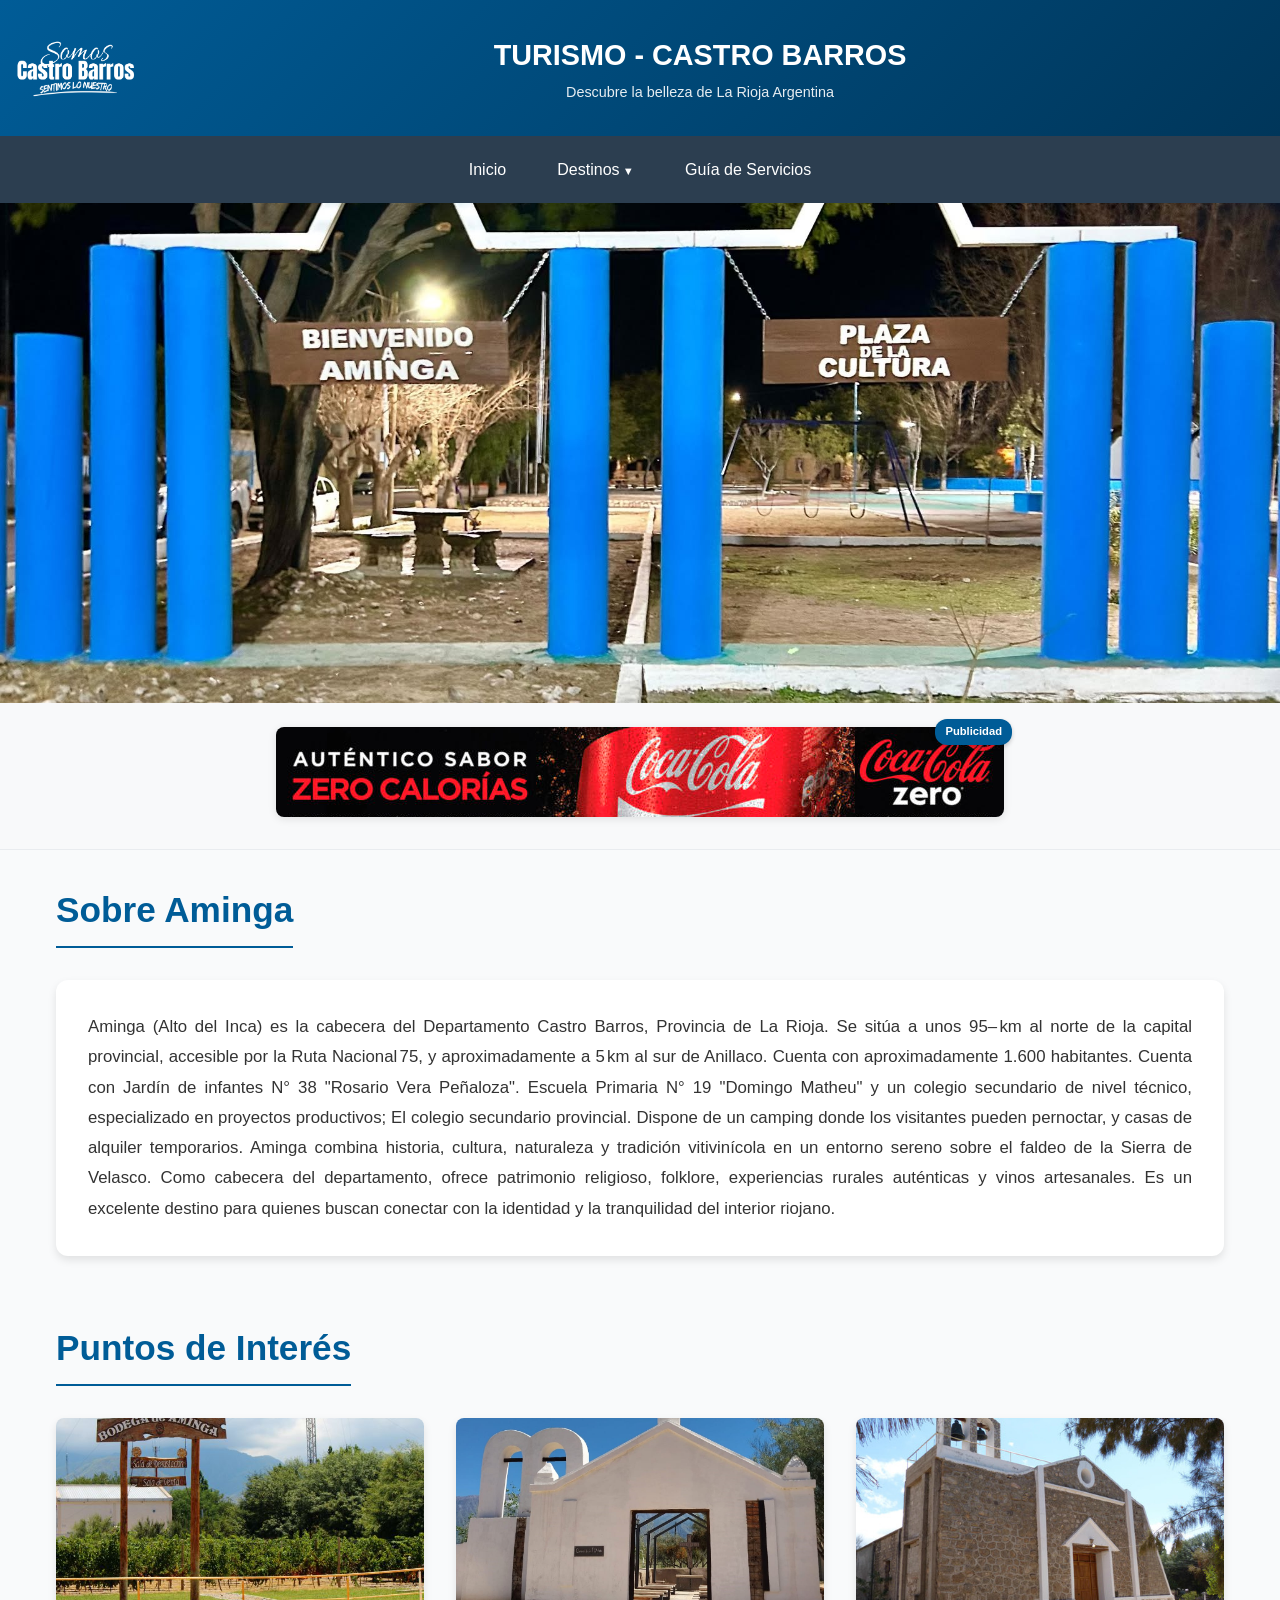
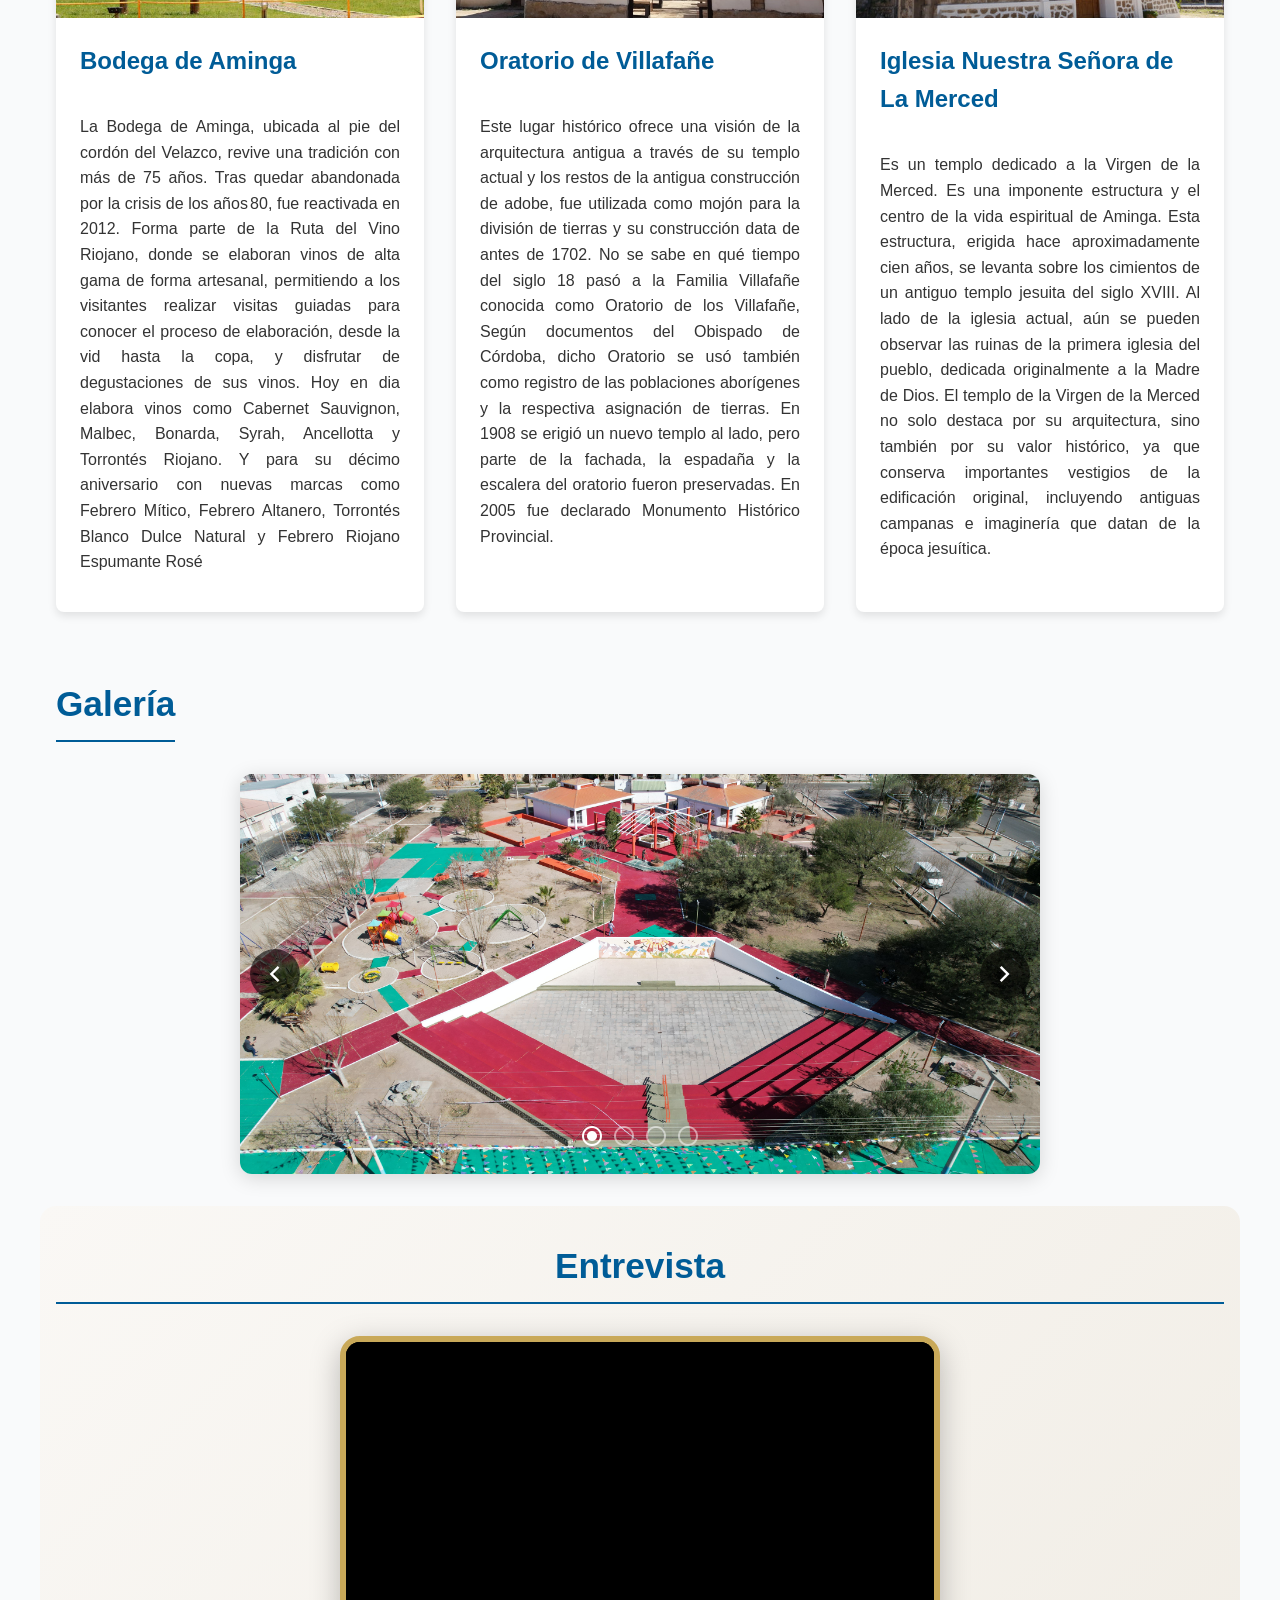
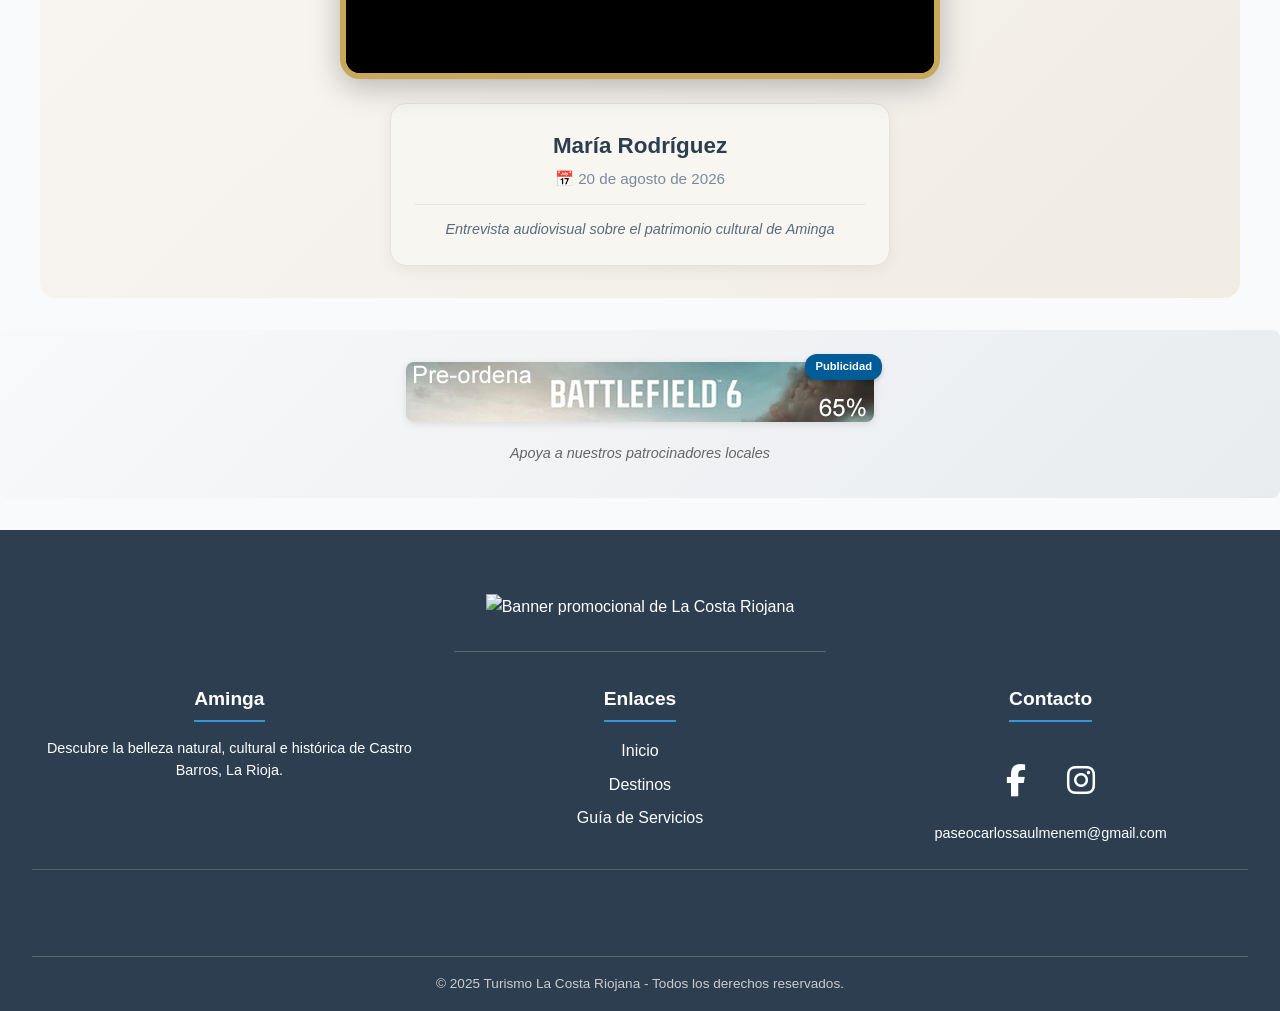
==== commit 961ca6cb: "Update Aminga.html" ====
--- a/Aminga.html
+++ b/Aminga.html
@@ -132,32 +132,32 @@
         
 
         <!--Galeria de Imagenes-->
-        <section class="seccion">
-            <h2>Galería</h2>
-            <div class="carousel">
-                <button class="carousel-btn prev" aria-label="Anterior">
-                    <span class="material-symbols-outlined">chevron_left</span>
-                </button>
-
-                <div class="carousel-track">
-                    <img src="Recursos/aminga/foto5.JPG" alt="foto1">
-                    <img src="Recursos/aminga/foto6.webp" alt="foto2">
-                    <img src="Recursos/aminga/foto7.jpg" alt="foto3">
-                    <img src="Recursos/aminga/foto8.jpg" alt="foto4">
-                </div>
-
-                <button class="carousel-btn next" aria-label="Siguiente">
-                    <span class="material-symbols-outlined">chevron_right</span>
-                </button>
-
-                <div class="carousel-indicators">
-                    <span class="material-symbols-outlined active" data-slide="0">radio_button_checked</span>
-                    <span class="material-symbols-outlined" data-slide="1">radio_button_unchecked</span>
-                    <span class="material-symbols-outlined" data-slide="2">radio_button_unchecked</span>
-                    <span class="material-symbols-outlined" data-slide="3">radio_button_unchecked</span>
-                </div>
-            </div>
-        </section>
+<section class="seccion">
+    <h2>Galería</h2>
+    <div class="carousel">
+        <button class="carousel-btn prev" aria-label="Anterior">
+            <span class="material-symbols-outlined notranslate">chevron_left</span>
+        </button>
+
+        <div class="carousel-track">
+            <img src="Recursos/aminga/foto5.JPG" alt="foto1">
+            <img src="Recursos/aminga/foto6.webp" alt="foto2">
+            <img src="Recursos/aminga/foto7.jpg" alt="foto3">
+            <img src="Recursos/aminga/foto8.jpg" alt="foto4">
+        </div>
+
+        <button class="carousel-btn next" aria-label="Siguiente">
+            <span class="material-symbols-outlined notranslate">chevron_right</span>
+        </button>
+
+        <div class="carousel-indicators">
+            <span class="material-symbols-outlined notranslate active" data-slide="0">radio_button_checked</span>
+            <span class="material-symbols-outlined notranslate" data-slide="1">radio_button_unchecked</span>
+            <span class="material-symbols-outlined notranslate" data-slide="2">radio_button_unchecked</span>
+            <span class="material-symbols-outlined notranslate" data-slide="3">radio_button_unchecked</span>
+        </div>
+    </div>
+</section>
 
         <!-- Sección Entrevista en Video -->
         <section class="seccion entrevista-video-section">
--- a/destinos.css
+++ b/destinos.css
@@ -1,4 +1,5 @@
 * {
+    /* Reset y Variables */
     margin: 0;
     padding: 0;
     box-sizing: border-box;
@@ -6,18 +7,23 @@
 }
 
 :root {
+    /* Modo Claro */
     --color-text-primary: #005c97;
     --color-text-secondary: #FFFFFF;
     --color-text-titulo: #798EAE;
     --color-text-link: #3498db;
+
     --color-bg-primary: #f9fafb;
     --color-bg-secondary: #ffffff;
     --color-bg-sidebar: linear-gradient(135deg, #005c97, #00365a);
     --color-bg-menu: #2c3e50;
     --color-bg-submenu: #314355;
+
     --color-border-hr: #E2E8F0;
+
     --color-hover-primary: #415569;
     --color-hover-secondary: #415569;
+
     --color-shadow: rgba(0, 0, 0, 0.05);
     --color-shadow-2: 0 4px 8px rgba(0,0,0,0.1);
 }
@@ -26,11 +32,14 @@
     background-color: var(--color-bg-primary);
     color: #333;
     line-height: 1.6;
-    top: 0 !important;
-    position: relative;
-}
-
-/* HEADER */
+    top: 0 !important;  /* Evita que Google Translate mueva el body */
+    margin-top: 0 !important;
+    padding-top: 0 !important;
+}
+
+/* ------------------------------
+   HEADER ACTUALIZADO
+------------------------------ */
 .header-container {
     background: var(--color-bg-sidebar);
     color: var(--color-text-secondary);
@@ -91,7 +100,9 @@
     transition: all 0.3s;
 }
 
-/* NAVEGACIÓN */
+/* ------------------------------
+   NAVEGACIÓN
+------------------------------ */
 nav {
     background-color: var(--color-bg-menu);
     position: relative;
@@ -126,6 +137,7 @@
     background-color: var(--color-hover-secondary);
 }
 
+/* SUBMENÚ HORIZONTAL */
 .dropdown-content {
     display: none;
     position: absolute;
@@ -167,22 +179,27 @@
     transform: translateY(-1px);
 }
 
+/* Mostrar submenú al hacer clic (para desktop) */
 .dropdown.active .dropdown-content {
     display: grid;
     animation: fadeIn 0.25s ease-in-out;
 }
 
+/* Animación suave */
 @keyframes fadeIn {
     from { opacity: 0; transform: translate(-50%, 10px); }
-    to { opacity: 1; transform: translate(-50%, 0); }
-}
-
+    to   { opacity: 1; transform: translate(-50%, 0); }
+}
+
+/* Indicador de submenú */
 .dropdown > a::after {
     content: " ▼";
     font-size: 0.7em;
 }
 
-/* HERO */
+/* ------------------------------
+   HERO
+------------------------------ */
 .hero {
     height: 500px;
     background-image: linear-gradient(rgba(0, 0, 0, 0.5), rgba(0, 0, 0, 0.5)), url('https://upload.wikimedia.org/wikipedia/commons/6/65/Departamento_de_Castro_Barros%2C_La_Rioja_55.jpg');
@@ -211,7 +228,764 @@
     text-shadow: 2px 2px 4px rgba(0,0,0,.5);
 }
 
-/* CARRUSEL */
+/* ------------------------------
+   BOTONES
+------------------------------ */
+.btn {
+    background-color: var(--color-text-link);
+    color: white;
+    padding: 0.8rem 2rem;
+    border: none;
+    border-radius: 4px;
+    font-size: 1rem;
+    cursor: pointer;
+    transition: background-color 0.3s;
+    text-decoration: none;
+    display: inline-block;
+}
+
+.btn:hover {
+    background-color: #2980b9;
+}
+
+/* ------------------------------
+   DESTINOS
+------------------------------ */
+.destinos {
+    padding: 4rem 2rem;
+    text-align: center;
+}
+
+.destinos h2 {
+    font-size: 2.5rem;
+    margin-bottom: 2rem;
+    color: var(--color-text-primary);
+    border-bottom: 2px solid var(--color-text-primary);
+    padding-bottom: 0.5rem;
+    display: inline-block;
+}
+
+.grid-destinos {
+    display: grid;
+    grid-template-columns: repeat(auto-fit, minmax(300px, 1fr));
+    gap: 2rem;
+    max-width: 1200px;
+    margin: 0 auto;
+}
+
+.card {
+    background-color: var(--color-bg-secondary);
+    border-radius: 8px;
+    overflow: hidden;
+    box-shadow: var(--color-shadow-2);
+    transition: transform 0.3s;
+    display: flex;
+    flex-direction: column;
+}
+
+.card:hover {
+    transform: translateY(-5px);
+}
+
+.card img {
+    width: 100%;
+    height: 200px;
+    object-fit: cover;
+}
+
+.card-content {
+    padding: 1.5rem;
+    flex-grow: 1;
+    display: flex;
+    flex-direction: column;
+}
+
+.card h3 {
+    font-size: 1.5rem;
+    margin-bottom: 0.5rem;
+    color: var(--color-text-primary);
+}
+
+.card p {
+    margin-bottom: 0.8rem;
+    flex-grow: 1;
+    text-align: justify;
+}
+
+/* ------------------------------
+   FOOTER ACTUALIZADO
+------------------------------ */
+.footer-banner {
+    text-align: center;
+    display: flex;
+    justify-content: center;
+    align-items: center;
+}
+
+.footer-banner img {
+    max-width: 100%;
+    max-height: 300px;
+    object-fit: contain;
+    padding: 2rem;
+    border-bottom: 1px solid rgba(255,255,255,0.2);
+}
+
+footer {
+    background-color: var(--color-bg-menu);
+    color: var(--color-bg-secondary);
+    padding: 2rem 2rem 1rem;
+    margin-top: 2rem;
+}
+
+.footer-container {
+    max-width: 1200px;
+    margin: 0 auto;
+    display: grid;
+    grid-template-columns: repeat(auto-fit, minmax(250px, 1fr));
+    gap: 2rem;
+    text-align: center;
+    padding-top: 2rem;
+}
+
+.footer-col h3 {
+    margin-bottom: 1rem;
+    font-size: 1.2rem;
+    border-bottom: 2px solid var(--color-text-link);
+    display: inline-block;
+    padding-bottom: 0.3rem;
+}
+
+.footer-col p {
+    margin-bottom: 1rem;
+    font-size: 0.9rem;
+    line-height: 1.5;
+}
+
+.footer-col ul {
+    list-style: none;
+    padding: 0;
+}
+
+.footer-col ul li {
+    margin-bottom: 0.5rem;
+}
+
+.footer-col ul li a {
+    color: var(--color-text-secondary);
+    text-decoration: none;
+    transition: color 0.3s;
+}
+
+.footer-col ul li a:hover {
+    color: var(--color-text-link);
+}
+
+/* Redes sociales */
+.social-links {
+    margin: 1rem 0;
+}
+
+.social-links a {
+    display: inline-block;
+    margin: 0 0.5rem;
+    color: var(--color-text-secondary);
+    font-size: 2rem;
+    transition: color 0.3s;
+}
+
+.social-links a i {
+    padding: 10px;
+}
+
+.social-links a:hover {
+    color: var(--color-text-link);
+    transform: scale(1.32);
+    transition: 0.3s ease;
+}
+
+/* Parte inferior */
+.footer-bottom {
+    text-align: center;
+    margin-top: 1.5rem;
+    border-top: 1px solid rgba(255,255,255,0.2);
+    padding-top: 1rem;
+    font-size: 0.85rem;
+    color: #ccc;
+}
+
+/* ==============================================================
+   NUEVO: ESTILOS PARA EL WIDGET DE GOOGLE TRANSLATE
+   ============================================================== */
+
+.footer-language {
+    text-align: center;
+    padding: 1.5rem 0 0.8rem 0;
+    border-top: 1px solid rgba(255, 255, 255, 0.15);
+    margin-top: 0.5rem;
+}
+
+.translate-widget {
+    display: inline-block;
+    text-align: center;
+    max-width: 100%;
+    width: 100%;
+}
+
+.translate-widget .goog-te-gadget {
+    font-family: 'Segoe UI', Tahoma, Geneva, Verdana, sans-serif !important;
+    font-size: 0px !important;
+    color: #ccc !important;
+    display: inline-block;
+    width: 100%;
+}
+
+/* El combo de idioma (selector) */
+.translate-widget .goog-te-combo {
+    background: rgba(255, 255, 255, 0.1);
+    color: #fff;
+    border: 2px solid rgba(255, 255, 255, 0.25);
+    padding: 12px 20px;
+    border-radius: 50px;
+    font-size: 1rem;
+    font-weight: 500;
+    cursor: pointer;
+    transition: all 0.3s ease;
+    font-family: 'Segoe UI', Tahoma, Geneva, Verdana, sans-serif;
+    outline: none;
+    appearance: none;
+    -webkit-appearance: none;
+    min-width: 180px;
+    width: 100%;
+    max-width: 320px;
+    text-align: center;
+    background-image: url("data:image/svg+xml,%3Csvg xmlns='http://www.w3.org/2000/svg' width='14' height='8' viewBox='0 0 14 8'%3E%3Cpath d='M1 1l6 6 6-6' stroke='white' stroke-width='2' fill='none' stroke-linecap='round'/%3E%3C/svg%3E");
+    background-repeat: no-repeat;
+    background-position: right 18px center;
+    padding-right: 44px;
+    margin: 0 auto;
+}
+
+.translate-widget .goog-te-combo:hover {
+    background-color: rgba(255, 255, 255, 0.2);
+    border-color: rgba(255, 255, 255, 0.5);
+    transform: scale(1.02);
+}
+
+.translate-widget .goog-te-combo:focus {
+    border-color: #3498db;
+    box-shadow: 0 0 0 3px rgba(52, 152, 219, 0.3);
+}
+
+.translate-widget .goog-te-combo option {
+    background: #2c3e50;
+    color: white;
+    padding: 10px;
+    font-size: 1rem;
+}
+
+/* Ocultar el texto "Traducir" y el enlace de Google */
+.translate-widget .goog-te-gadget span {
+    display: none !important;
+}
+
+.translate-widget .goog-te-gadget a {
+    display: none !important;
+}
+
+/* ==============================================================
+   OCULTAR EL BANNER SUPERIOR DE GOOGLE TRANSLATE
+   ============================================================== */
+.goog-te-banner-frame {
+    display: none !important;
+    visibility: hidden !important;
+    opacity: 0 !important;
+    height: 0 !important;
+    overflow: hidden !important;
+}
+
+iframe.goog-te-banner-frame {
+    display: none !important;
+    height: 0 !important;
+}
+
+html {
+    margin-top: 0 !important;
+    padding-top: 0 !important;
+}
+
+/* ==============================================================
+   RESPONSIVE PARA MÓVILES (selector más grande y fácil de tocar)
+   ============================================================== */
+@media (max-width: 768px) {
+    .header-container {
+        flex-direction: column;
+        text-align: center;
+        padding: 1rem;
+    }
+
+    .logo {
+        width: 100px;
+        height: 100px;
+        margin: auto;
+    }
+
+    .header-title h1 {
+        font-size: 1.5rem;
+    }
+
+    .menu-toggle {
+        display: flex;
+        position: absolute;
+        top: 3rem;
+        right: 1.5rem;
+        z-index: 10;
+    }
+
+    #nav-menu {
+        flex-direction: column;
+        justify-content: flex-start;
+        align-items: center;
+        width: 100%;
+    }
+
+    #nav-menu li {
+        width: 100%;
+        text-align: center;
+    }
+
+    #nav-menu li a {
+        width: 100%;
+        padding: 1rem;
+        text-align: center;
+        margin: 0 auto;
+    }
+
+    #nav-menu #divisor {
+        border-bottom: 1px solid rgba(255,255,255,0.2);
+        border-top: 1px solid rgba(255,255,255,0.2);
+    }
+
+    nav ul {
+        display: none;
+        flex-direction: column;
+        width: 100%;
+        background: var(--color-bg-submenu);
+    }
+
+    #nav-menu.active {
+        display: flex;
+    }
+
+    .dropdown > a::after {
+        float: right;
+        transition: transform 0.3s;
+    }
+
+    .dropdown.active > a::after {
+        transform: rotate(180deg);
+    }
+
+    .dropdown-content {
+        position: static;
+        display: none;
+        width: 100%;
+        box-shadow: none;
+        background-color: var(--color-bg-submenu);
+        flex-direction: column;
+        align-items: center;
+        transform: translateX(0%);
+        min-width: 0;
+        grid-template-columns: 1fr;
+    }
+
+    .dropdown-content li {
+        width: 100%;
+        text-align: center;
+    }
+
+    .dropdown-content li a {
+        width: 100%;
+        padding: 0.8rem;
+        text-align: center;
+    }
+
+    .dropdown.active .dropdown-content {
+        display: flex;
+    }
+
+    .hero {
+        height: 400px;
+        padding: 1.5rem;
+    }
+
+    .hero h2 {
+        font-size: 2rem;
+    }
+
+    .hero p {
+        font-size: 1rem;
+    }
+
+    .footer-banner {
+        min-height: 150px;
+        padding: 0.5rem;
+    }
+
+    .footer-banner img {
+        max-height: 200px;
+    }
+
+    .footer-container {
+        grid-template-columns: 1fr;
+    }
+
+    .social-links a {
+        display: inline-block;
+        margin: 0.5rem;
+    }
+
+    /* Ajustes del traductor en móvil */
+    .footer-language {
+        padding: 1.2rem 0 0.6rem 0;
+    }
+
+    .translate-widget .goog-te-combo {
+        padding: 12px 18px;
+        font-size: 1rem;
+        min-width: 160px;
+        padding-right: 40px;
+        background-size: 12px 7px;
+        background-position: right 14px center;
+        max-width: 280px;
+    }
+
+    .entrevista-video-section {
+        padding: 1.5rem 0.8rem;
+        margin: 1.5rem auto;
+        max-width: 100%;
+    }
+
+    .entrevista-video-container {
+        max-width: 100%;
+        padding: 0 0.5rem;
+    }
+
+    .video-wrapper {
+        border-width: 5px;
+        border-radius: 16px;
+        max-width: 100%;
+    }
+
+    .entrevista-video-info {
+        padding: 1.2rem;
+        max-width: 100%;
+    }
+
+    .entrevista-video-info .entrevistado-nombre {
+        font-size: 1.2rem;
+    }
+
+    .entrevista-video-info .entrevista-fecha {
+        font-size: 0.85rem;
+    }
+
+    .entrevista-video-info .entrevista-descripcion {
+        font-size: 0.8rem;
+        padding-top: 0.6rem;
+    }
+
+    .carousel-track img {
+        height: 300px;
+    }
+
+    .carousel-btn {
+        width: 40px;
+        height: 40px;
+        padding: 0.5rem;
+    }
+
+    .carousel-btn .material-symbols-outlined {
+        font-size: 1.5rem;
+    }
+}
+
+@media (max-width: 480px) {
+    .logo {
+        width: 90px;
+        height: 90px;
+    }
+
+    .header-title h1 {
+        font-size: 1.3rem;
+    }
+
+    .header-title p {
+        font-size: 0.8rem;
+    }
+
+    .hero {
+        height: 350px;
+    }
+
+    .hero h2 {
+        font-size: 1.8rem;
+    }
+
+    .footer-banner {
+        min-height: 120px;
+    }
+
+    .footer-banner img {
+        max-height: 150px;
+    }
+
+    .footer-language {
+        padding: 1rem 0 0.4rem 0;
+    }
+
+    .translate-widget .goog-te-combo {
+        padding: 10px 14px;
+        font-size: 0.95rem;
+        min-width: 140px;
+        padding-right: 36px;
+        background-size: 10px 6px;
+        background-position: right 12px center;
+        max-width: 240px;
+    }
+
+    .entrevista-video-section {
+        padding: 1rem 0.5rem;
+        margin: 1rem auto;
+    }
+
+    .video-wrapper {
+        border-width: 4px;
+        border-radius: 12px;
+        max-width: 100%;
+    }
+
+    .entrevista-video-info {
+        padding: 1rem;
+        max-width: 100%;
+    }
+
+    .entrevista-video-info .entrevistado-nombre {
+        font-size: 1rem;
+    }
+
+    .entrevista-video-info .entrevista-fecha {
+        font-size: 0.75rem;
+    }
+
+    .entrevista-video-info .entrevista-descripcion {
+        font-size: 0.7rem;
+        padding-top: 0.5rem;
+    }
+
+    .carousel-track img {
+        height: 220px;
+    }
+
+    .carousel-btn {
+        width: 32px;
+        height: 32px;
+        padding: 0.3rem;
+    }
+
+    .carousel-btn .material-symbols-outlined {
+        font-size: 1.2rem;
+    }
+
+    .carousel-indicators .material-symbols-outlined {
+        font-size: 1.2rem;
+    }
+}
+
+/* ==============================================================
+   SECCIÓN ENTREVISTA EN VIDEO (estilos existentes, se mantienen)
+   ============================================================== */
+.entrevista-video-section {
+    padding: 2rem 1rem;
+    text-align: center;
+    background: linear-gradient(135deg, #faf8f5, #f0ece4);
+    border-radius: 16px;
+    margin: 2rem auto;
+    max-width: 900px;
+    display: flex;
+    flex-direction: column;
+    align-items: center;
+    justify-content: center;
+}
+
+.entrevista-video-section h2 {
+    text-align: center;
+    width: 100%;
+    display: block;
+}
+
+.entrevista-video-container {
+    display: flex;
+    flex-direction: column;
+    align-items: center;
+    justify-content: center;
+    gap: 1.5rem;
+    max-width: 700px;
+    width: 100%;
+    margin: 0 auto;
+    text-align: center;
+}
+
+.video-wrapper {
+    width: 100%;
+    max-width: 600px;
+    margin: 0 auto;
+    border-radius: 20px;
+    overflow: hidden;
+    border: 6px solid #c9a959;
+    box-shadow: 0 8px 30px rgba(0, 0, 0, 0.25);
+    background: #000;
+    transition: transform 0.3s ease, box-shadow 0.3s ease;
+    position: relative;
+}
+
+.video-wrapper:hover {
+    transform: scale(1.02);
+    box-shadow: 0 12px 40px rgba(0, 0, 0, 0.35);
+}
+
+.video-wrapper video {
+    width: 100%;
+    height: auto;
+    display: block;
+    aspect-ratio: 16 / 9;
+    background: #000;
+}
+
+.entrevista-video-info {
+    width: 100%;
+    max-width: 500px;
+    margin: 0 auto;
+    background: #f8f6f0;
+    padding: 1.5rem;
+    border-radius: 16px;
+    border: 1px solid #e8e3d8;
+    box-shadow: 0 4px 15px rgba(0, 0, 0, 0.06);
+    text-align: center;
+}
+
+.entrevista-video-info .entrevistado-nombre {
+    font-size: 1.4rem;
+    font-weight: 700;
+    color: #2c3e50;
+    margin-bottom: 0.2rem;
+    font-family: 'Segoe UI', Tahoma, Geneva, Verdana, sans-serif;
+    text-align: center;
+}
+
+.entrevista-video-info .entrevista-fecha {
+    font-size: 0.95rem;
+    color: #7a8a9e;
+    margin-bottom: 0.8rem;
+    font-weight: 500;
+    text-align: center;
+}
+
+.entrevista-video-info .entrevista-descripcion {
+    font-size: 0.9rem;
+    color: #5a6a7e;
+    font-style: italic;
+    border-top: 1px solid #e8e3d8;
+    padding-top: 0.8rem;
+    margin-bottom: 0;
+    text-align: center;
+}
+
+.video-wrapper video::-webkit-media-controls-panel {
+    background: rgba(0, 0, 0, 0.7);
+    border-radius: 0 0 20px 20px;
+}
+
+.video-wrapper video::-webkit-media-controls-play-button {
+    filter: drop-shadow(0 2px 4px rgba(0, 0, 0, 0.5));
+}
+
+.video-wrapper video::-webkit-media-controls-current-time-display,
+.video-wrapper video::-webkit-media-controls-time-remaining-display {
+    color: white;
+}
+
+/* ==============================================================
+   PUBLICIDAD
+   ============================================================== */
+.publicidad-banner {
+    width: 100%;
+    background: #f8f9fa;
+    padding: 1.5rem 1rem;
+    text-align: center;
+    border-bottom: 1px solid #e9ecef;
+    margin: 0;
+}
+
+.publicidad-container {
+    max-width: 1200px;
+    margin: 0 auto;
+    position: relative;
+    display: inline-block;
+}
+
+.publicidad-seccion {
+    background: linear-gradient(135deg, #f8f9fa, #e9ecef);
+    padding: 2rem 1rem;
+    margin: 2rem 0;
+    text-align: center;
+    border-radius: 8px;
+    position: relative;
+}
+
+.publicidad-contenido {
+    max-width: 1200px;
+    margin: 0 auto;
+    position: relative;
+    display: inline-block;
+}
+
+.publicidad-descripcion {
+    margin-top: 0.8rem;
+    color: #666;
+    font-style: italic;
+    font-size: 0.9rem;
+}
+
+.publicidad-img {
+    max-width: 100%;
+    height: auto;
+    border-radius: 8px;
+    box-shadow: 0 2px 8px rgba(0,0,0,0.1);
+    transition: transform 0.3s ease, box-shadow 0.3s ease;
+}
+
+.publicidad-img:hover {
+    transform: scale(1.02);
+    box-shadow: 0 4px 12px rgba(0,0,0,0.15);
+}
+
+.publicidad-label {
+    position: absolute;
+    top: -8px;
+    right: -8px;
+    background: #005c97;
+    color: white;
+    padding: 4px 10px;
+    border-radius: 12px;
+    font-size: 0.7rem;
+    font-weight: 600;
+    z-index: 10;
+    box-shadow: 0 2px 4px rgba(0,0,0,0.2);
+}
+
+/* ==============================================================
+   CARRUSEL (estilos ya existentes, se mantienen)
+   ============================================================== */
 .carousel {
     position: relative;
     width: 100%;
@@ -313,7 +1087,9 @@
     flex-shrink: 0;
 }
 
-/* SECCIONES DE CONTENIDO */
+/* ==============================================================
+   SECCIONES DE CONTENIDO (ya existentes)
+   ============================================================== */
 .seccion {
     max-width: 1200px;
     margin: 0 auto;
@@ -348,758 +1124,3 @@
     grid-template-columns: repeat(auto-fit, minmax(320px, 1fr));
     gap: 2rem;
 }
-
-/* CARDS */
-.card {
-    background-color: var(--color-bg-secondary);
-    border-radius: 8px;
-    overflow: hidden;
-    box-shadow: var(--color-shadow-2);
-    transition: transform 0.3s;
-    display: flex;
-    flex-direction: column;
-}
-
-.card:hover {
-    transform: translateY(-5px);
-}
-
-.card img {
-    width: 100%;
-    height: 200px;
-    object-fit: cover;
-}
-
-.card-content {
-    padding: 1.5rem;
-    flex-grow: 1;
-    display: flex;
-    flex-direction: column;
-}
-
-.card h3 {
-    font-size: 1.5rem;
-    margin-bottom: 0.5rem;
-    color: var(--color-text-primary);
-}
-
-.card p {
-    margin-bottom: 0.8rem;
-    flex-grow: 1;
-    text-align: justify;
-}
-
-/* PUBLICIDAD */
-.publicidad-banner {
-    width: 100%;
-    background: #f8f9fa;
-    padding: 1.5rem 1rem;
-    text-align: center;
-    border-bottom: 1px solid #e9ecef;
-    margin: 0;
-}
-
-.publicidad-container {
-    max-width: 1200px;
-    margin: 0 auto;
-    position: relative;
-    display: inline-block;
-}
-
-.publicidad-seccion {
-    background: linear-gradient(135deg, #f8f9fa, #e9ecef);
-    padding: 2rem 1rem;
-    margin: 2rem 0;
-    text-align: center;
-    border-radius: 8px;
-    position: relative;
-}
-
-.publicidad-contenido {
-    max-width: 1200px;
-    margin: 0 auto;
-    position: relative;
-    display: inline-block;
-}
-
-.publicidad-descripcion {
-    margin-top: 0.8rem;
-    color: #666;
-    font-style: italic;
-    font-size: 0.9rem;
-}
-
-.publicidad-img {
-    max-width: 100%;
-    height: auto;
-    border-radius: 8px;
-    box-shadow: 0 2px 8px rgba(0,0,0,0.1);
-    transition: transform 0.3s ease, box-shadow 0.3s ease;
-}
-
-.publicidad-img:hover {
-    transform: scale(1.02);
-    box-shadow: 0 4px 12px rgba(0,0,0,0.15);
-}
-
-.publicidad-label {
-    position: absolute;
-    top: -8px;
-    right: -8px;
-    background: #005c97;
-    color: white;
-    padding: 4px 10px;
-    border-radius: 12px;
-    font-size: 0.7rem;
-    font-weight: 600;
-    z-index: 10;
-    box-shadow: 0 2px 4px rgba(0,0,0,0.2);
-}
-
-/* FOOTER */
-.footer-banner {
-    text-align: center;
-    display: flex;
-    justify-content: center;
-    align-items: center;
-}
-
-.footer-banner img {
-    max-width: 100%;
-    max-height: 300px;
-    object-fit: contain;
-    padding: 2rem;
-    border-bottom: 1px solid rgba(255,255,255,0.2);
-}
-
-footer {
-    background-color: var(--color-bg-menu);
-    color: var(--color-bg-secondary);
-    padding: 2rem 2rem 1rem;
-    margin-top: 2rem;
-}
-
-.footer-container {
-    max-width: 1200px;
-    margin: 0 auto;
-    display: grid;
-    grid-template-columns: repeat(auto-fit, minmax(250px, 1fr));
-    gap: 2rem;
-    text-align: center;
-    padding-top: 2rem;
-}
-
-.footer-col h3 {
-    margin-bottom: 1rem;
-    font-size: 1.2rem;
-    border-bottom: 2px solid var(--color-text-link);
-    display: inline-block;
-    padding-bottom: 0.3rem;
-}
-
-.footer-col p {
-    margin-bottom: 1rem;
-    font-size: 0.9rem;
-    line-height: 1.5;
-}
-
-.footer-col ul {
-    list-style: none;
-    padding: 0;
-}
-
-.footer-col ul li {
-    margin-bottom: 0.5rem;
-}
-
-.footer-col ul li a {
-    color: var(--color-text-secondary);
-    text-decoration: none;
-    transition: color 0.3s;
-}
-
-.footer-col ul li a:hover {
-    color: var(--color-text-link);
-}
-
-.social-links {
-    margin: 1rem 0;
-}
-
-.social-links a {
-    display: inline-block;
-    margin: 0 0.5rem;
-    color: var(--color-text-secondary);
-    font-size: 2rem;
-    transition: color 0.3s;
-}
-
-.social-links a i {
-    padding: 10px;
-}
-
-.social-links a:hover {
-    color: var(--color-text-link);
-    transform: scale(1.32);
-    transition: 0.3s ease;
-}
-
-.footer-bottom {
-    text-align: center;
-    margin-top: 1.5rem;
-    border-top: 1px solid rgba(255,255,255,0.2);
-    padding-top: 1rem;
-    font-size: 0.85rem;
-    color: #ccc;
-}
-
-/* ========================================
-   WIDGET DE GOOGLE TRANSLATE
-   ======================================== */
-
-.footer-language {
-    text-align: center;
-    padding: 1.5rem 0 0.8rem 0;
-    border-top: 1px solid rgba(255, 255, 255, 0.15);
-    margin-top: 0.5rem;
-}
-
-.translate-widget {
-    display: inline-block;
-    text-align: center;
-    max-width: 100%;
-}
-
-.translate-widget .goog-te-gadget {
-    font-family: 'Segoe UI', Tahoma, Geneva, Verdana, sans-serif !important;
-    font-size: 0px !important;
-    color: #ccc !important;
-    display: inline-block;
-}
-
-.translate-widget .goog-te-combo {
-    background: rgba(255, 255, 255, 0.08);
-    color: #fff;
-    border: 2px solid rgba(255, 255, 255, 0.2);
-    padding: 8px 18px;
-    border-radius: 30px;
-    font-size: 0.95rem;
-    font-weight: 500;
-    cursor: pointer;
-    transition: all 0.3s ease;
-    font-family: 'Segoe UI', Tahoma, Geneva, Verdana, sans-serif;
-    outline: none;
-    appearance: none;
-    -webkit-appearance: none;
-    min-width: 160px;
-    text-align: center;
-    background-image: url("data:image/svg+xml,%3Csvg xmlns='http://www.w3.org/2000/svg' width='12' height='8' viewBox='0 0 12 8'%3E%3Cpath d='M1 1l5 5 5-5' stroke='white' stroke-width='1.5' fill='none' stroke-linecap='round'/%3E%3C/svg%3E");
-    background-repeat: no-repeat;
-    background-position: right 16px center;
-    padding-right: 38px;
-    max-width: 100%;
-}
-
-.translate-widget .goog-te-combo:hover {
-    background-color: rgba(255, 255, 255, 0.18);
-    border-color: rgba(255, 255, 255, 0.4);
-    transform: scale(1.02);
-}
-
-.translate-widget .goog-te-combo:focus {
-    border-color: #3498db;
-    box-shadow: 0 0 0 3px rgba(52, 152, 219, 0.3);
-}
-
-.translate-widget .goog-te-combo option {
-    background: #2c3e50;
-    color: white;
-    padding: 8px;
-}
-
-.translate-widget .goog-te-gadget span {
-    display: none !important;
-}
-
-.translate-widget .goog-te-gadget a {
-    display: none !important;
-}
-
-/* ========================================
-   BOTÓN PARA CERRAR LA TRADUCCIÓN
-   ======================================== */
-
-.close-translate-btn {
-    display: none;
-    align-items: center;
-    justify-content: center;
-    gap: 6px;
-    background: rgba(255, 59, 48, 0.15);
-    color: #ff3b30;
-    border: 2px solid rgba(255, 59, 48, 0.3);
-    padding: 6px 16px;
-    border-radius: 30px;
-    font-size: 0.85rem;
-    font-weight: 500;
-    cursor: pointer;
-    transition: all 0.3s ease;
-    font-family: 'Segoe UI', Tahoma, Geneva, Verdana, sans-serif;
-    margin: 8px auto 0 auto;
-}
-
-.close-translate-btn:hover {
-    background: rgba(255, 59, 48, 0.25);
-    border-color: rgba(255, 59, 48, 0.5);
-    transform: scale(1.02);
-}
-
-.close-translate-btn:active {
-    transform: scale(0.95);
-}
-
-.close-translate-btn .material-symbols-outlined {
-    font-size: 1.1rem;
-}
-
-.close-translate-btn.visible {
-    display: inline-flex;
-}
-
-/* ========================================
-   OCULTAR EL BANNER SUPERIOR DE GOOGLE TRANSLATE
-   ======================================== */
-.goog-te-banner-frame {
-    display: none !important;
-    visibility: hidden !important;
-    opacity: 0 !important;
-    height: 0 !important;
-    overflow: hidden !important;
-}
-
-body {
-    top: 0 !important;
-    margin-top: 0 !important;
-    padding-top: 0 !important;
-}
-
-iframe.goog-te-banner-frame {
-    display: none !important;
-    height: 0 !important;
-}
-
-html {
-    margin-top: 0 !important;
-    padding-top: 0 !important;
-}
-
-/* ENTREVISTA EN VIDEO */
-.entrevista-video-section {
-    padding: 2rem 1rem;
-    text-align: center;
-    background: linear-gradient(135deg, #faf8f5, #f0ece4);
-    border-radius: 16px;
-    margin: 2rem auto;
-    max-width: 900px;
-    display: flex;
-    flex-direction: column;
-    align-items: center;
-    justify-content: center;
-}
-
-.entrevista-video-section h2 {
-    text-align: center;
-    width: 100%;
-    display: block;
-}
-
-.entrevista-video-container {
-    display: flex;
-    flex-direction: column;
-    align-items: center;
-    justify-content: center;
-    gap: 1.5rem;
-    max-width: 700px;
-    width: 100%;
-    margin: 0 auto;
-    text-align: center;
-}
-
-.video-wrapper {
-    width: 100%;
-    max-width: 600px;
-    margin: 0 auto;
-    border-radius: 20px;
-    overflow: hidden;
-    border: 6px solid #c9a959;
-    box-shadow: 0 8px 30px rgba(0, 0, 0, 0.25);
-    background: #000;
-    transition: transform 0.3s ease, box-shadow 0.3s ease;
-    position: relative;
-}
-
-.video-wrapper:hover {
-    transform: scale(1.02);
-    box-shadow: 0 12px 40px rgba(0, 0, 0, 0.35);
-}
-
-.video-wrapper video {
-    width: 100%;
-    height: auto;
-    display: block;
-    aspect-ratio: 16 / 9;
-    background: #000;
-}
-
-.entrevista-video-info {
-    width: 100%;
-    max-width: 500px;
-    margin: 0 auto;
-    background: #f8f6f0;
-    padding: 1.5rem;
-    border-radius: 16px;
-    border: 1px solid #e8e3d8;
-    box-shadow: 0 4px 15px rgba(0, 0, 0, 0.06);
-    text-align: center;
-}
-
-.entrevista-video-info .entrevistado-nombre {
-    font-size: 1.4rem;
-    font-weight: 700;
-    color: #2c3e50;
-    margin-bottom: 0.2rem;
-    font-family: 'Segoe UI', Tahoma, Geneva, Verdana, sans-serif;
-    text-align: center;
-}
-
-.entrevista-video-info .entrevista-fecha {
-    font-size: 0.95rem;
-    color: #7a8a9e;
-    margin-bottom: 0.8rem;
-    font-weight: 500;
-    text-align: center;
-}
-
-.entrevista-video-info .entrevista-descripcion {
-    font-size: 0.9rem;
-    color: #5a6a7e;
-    font-style: italic;
-    border-top: 1px solid #e8e3d8;
-    padding-top: 0.8rem;
-    margin-bottom: 0;
-    text-align: center;
-}
-
-.video-wrapper video::-webkit-media-controls-panel {
-    background: rgba(0, 0, 0, 0.7);
-    border-radius: 0 0 20px 20px;
-}
-
-.video-wrapper video::-webkit-media-controls-play-button {
-    filter: drop-shadow(0 2px 4px rgba(0, 0, 0, 0.5));
-}
-
-.video-wrapper video::-webkit-media-controls-current-time-display,
-.video-wrapper video::-webkit-media-controls-time-remaining-display {
-    color: white;
-}
-
-/* ========================================
-   RESPONSIVE
-   ======================================== */
-
-@media (max-width: 768px) {
-    .header-container {
-        flex-direction: column;
-        text-align: center;
-        padding: 1rem;
-    }
-
-    .logo {
-        width: 100px;
-        height: 100px;
-        margin: auto;
-    }
-
-    .header-title h1 {
-        font-size: 1.5rem;
-    }
-
-    .menu-toggle {
-        display: flex;
-        position: absolute;
-        top: 3rem;
-        right: 1.5rem;
-        z-index: 10;
-    }
-
-    #nav-menu {
-        flex-direction: column;
-        justify-content: flex-start;
-        align-items: center;
-        width: 100%;
-    }
-
-    #nav-menu li {
-        width: 100%;
-        text-align: center;
-    }
-
-    #nav-menu li a {
-        width: 100%;
-        padding: 1rem;
-        text-align: center;
-        margin: 0 auto;
-    }
-
-    #nav-menu #divisor {
-        border-bottom: 1px solid rgba(255,255,255,0.2);
-        border-top: 1px solid rgba(255,255,255,0.2);
-    }
-
-    nav ul {
-        display: none;
-        flex-direction: column;
-        width: 100%;
-        background: var(--color-bg-submenu);
-    }
-
-    #nav-menu.active {
-        display: flex;
-    }
-
-    .dropdown > a::after {
-        float: right;
-        transition: transform 0.3s;
-    }
-
-    .dropdown.active > a::after {
-        transform: rotate(180deg);
-    }
-
-    .dropdown-content {
-        position: static;
-        display: none;
-        width: 100%;
-        box-shadow: none;
-        background-color: var(--color-bg-submenu);
-        flex-direction: column;
-        align-items: center;
-        transform: translateX(0%);
-        min-width: 0;
-        grid-template-columns: 1fr;
-    }
-
-    .dropdown-content li {
-        width: 100%;
-        text-align: center;
-    }
-
-    .dropdown-content li a {
-        width: 100%;
-        padding: 0.8rem;
-        text-align: center;
-    }
-
-    .dropdown.active .dropdown-content {
-        display: flex;
-    }
-
-    .hero {
-        height: 400px;
-        padding: 1.5rem;
-    }
-
-    .hero h2 {
-        font-size: 2rem;
-    }
-
-    .hero p {
-        font-size: 1rem;
-    }
-
-    .footer-banner {
-        min-height: 150px;
-        padding: 0.5rem;
-    }
-
-    .footer-banner img {
-        max-height: 200px;
-    }
-
-    .footer-container {
-        grid-template-columns: 1fr;
-    }
-
-    .social-links a {
-        display: inline-block;
-        margin: 0.5rem;
-    }
-
-    .footer-language {
-        padding: 1.2rem 0 0.6rem 0;
-    }
-
-    .translate-widget .goog-te-combo {
-        padding: 6px 14px;
-        font-size: 0.85rem;
-        min-width: 140px;
-        padding-right: 34px;
-        background-size: 10px 7px;
-        background-position: right 12px center;
-    }
-
-    .close-translate-btn {
-        padding: 5px 12px;
-        font-size: 0.75rem;
-        gap: 4px;
-    }
-    
-    .close-translate-btn .material-symbols-outlined {
-        font-size: 0.9rem;
-    }
-
-    .entrevista-video-section {
-        padding: 1.5rem 0.8rem;
-        margin: 1.5rem auto;
-        max-width: 100%;
-    }
-
-    .entrevista-video-container {
-        max-width: 100%;
-        padding: 0 0.5rem;
-    }
-
-    .video-wrapper {
-        border-width: 5px;
-        border-radius: 16px;
-        max-width: 100%;
-    }
-
-    .entrevista-video-info {
-        padding: 1.2rem;
-        max-width: 100%;
-    }
-
-    .entrevista-video-info .entrevistado-nombre {
-        font-size: 1.2rem;
-    }
-
-    .entrevista-video-info .entrevista-fecha {
-        font-size: 0.85rem;
-    }
-
-    .entrevista-video-info .entrevista-descripcion {
-        font-size: 0.8rem;
-        padding-top: 0.6rem;
-    }
-
-    .carousel-track img {
-        height: 300px;
-    }
-
-    .carousel-btn {
-        width: 40px;
-        height: 40px;
-        padding: 0.5rem;
-    }
-
-    .carousel-btn .material-symbols-outlined {
-        font-size: 1.5rem;
-    }
-}
-
-@media (max-width: 480px) {
-    .logo {
-        width: 90px;
-        height: 90px;
-    }
-
-    .header-title h1 {
-        font-size: 1.3rem;
-    }
-
-    .header-title p {
-        font-size: 0.8rem;
-    }
-
-    .hero {
-        height: 350px;
-    }
-
-    .hero h2 {
-        font-size: 1.8rem;
-    }
-
-    .footer-banner {
-        min-height: 120px;
-    }
-
-    .footer-banner img {
-        max-height: 150px;
-    }
-
-    .footer-language {
-        padding: 1rem 0 0.4rem 0;
-    }
-
-    .translate-widget .goog-te-combo {
-        padding: 5px 12px;
-        font-size: 0.75rem;
-        min-width: 120px;
-        padding-right: 30px;
-        background-size: 8px 5px;
-        background-position: right 10px center;
-    }
-
-    .close-translate-btn {
-        padding: 4px 10px;
-        font-size: 0.7rem;
-    }
-
-    .entrevista-video-section {
-        padding: 1rem 0.5rem;
-        margin: 1rem auto;
-    }
-
-    .video-wrapper {
-        border-width: 4px;
-        border-radius: 12px;
-        max-width: 100%;
-    }
-
-    .entrevista-video-info {
-        padding: 1rem;
-        max-width: 100%;
-    }
-
-    .entrevista-video-info .entrevistado-nombre {
-        font-size: 1rem;
-    }
-
-    .entrevista-video-info .entrevista-fecha {
-        font-size: 0.75rem;
-    }
-
-    .entrevista-video-info .entrevista-descripcion {
-        font-size: 0.7rem;
-        padding-top: 0.5rem;
-    }
-
-    .carousel-track img {
-        height: 220px;
-    }
-
-    .carousel-btn {
-        width: 32px;
-        height: 32px;
-        padding: 0.3rem;
-    }
-
-    .carousel-btn .material-symbols-outlined {
-        font-size: 1.2rem;
-    }
-
-    .carousel-indicators .material-symbols-outlined {
-        font-size: 1.2rem;
-    }
-}
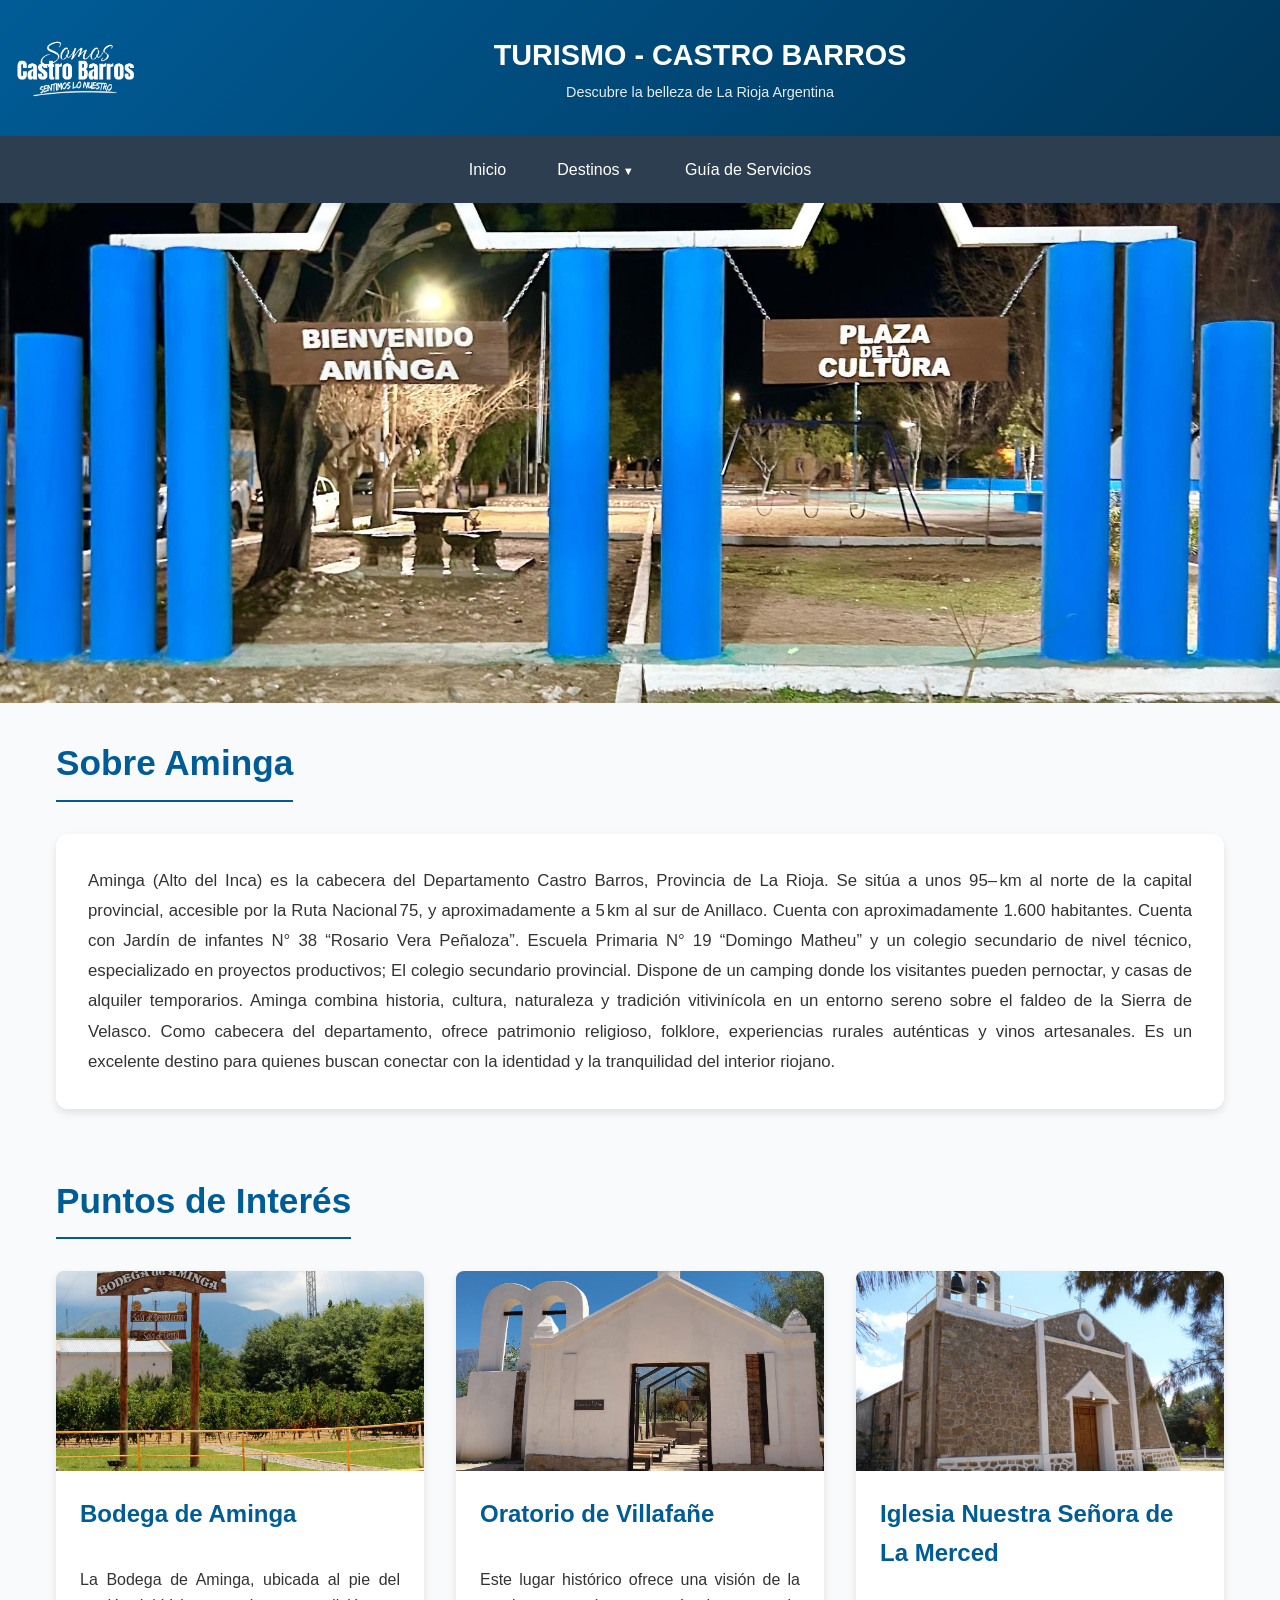
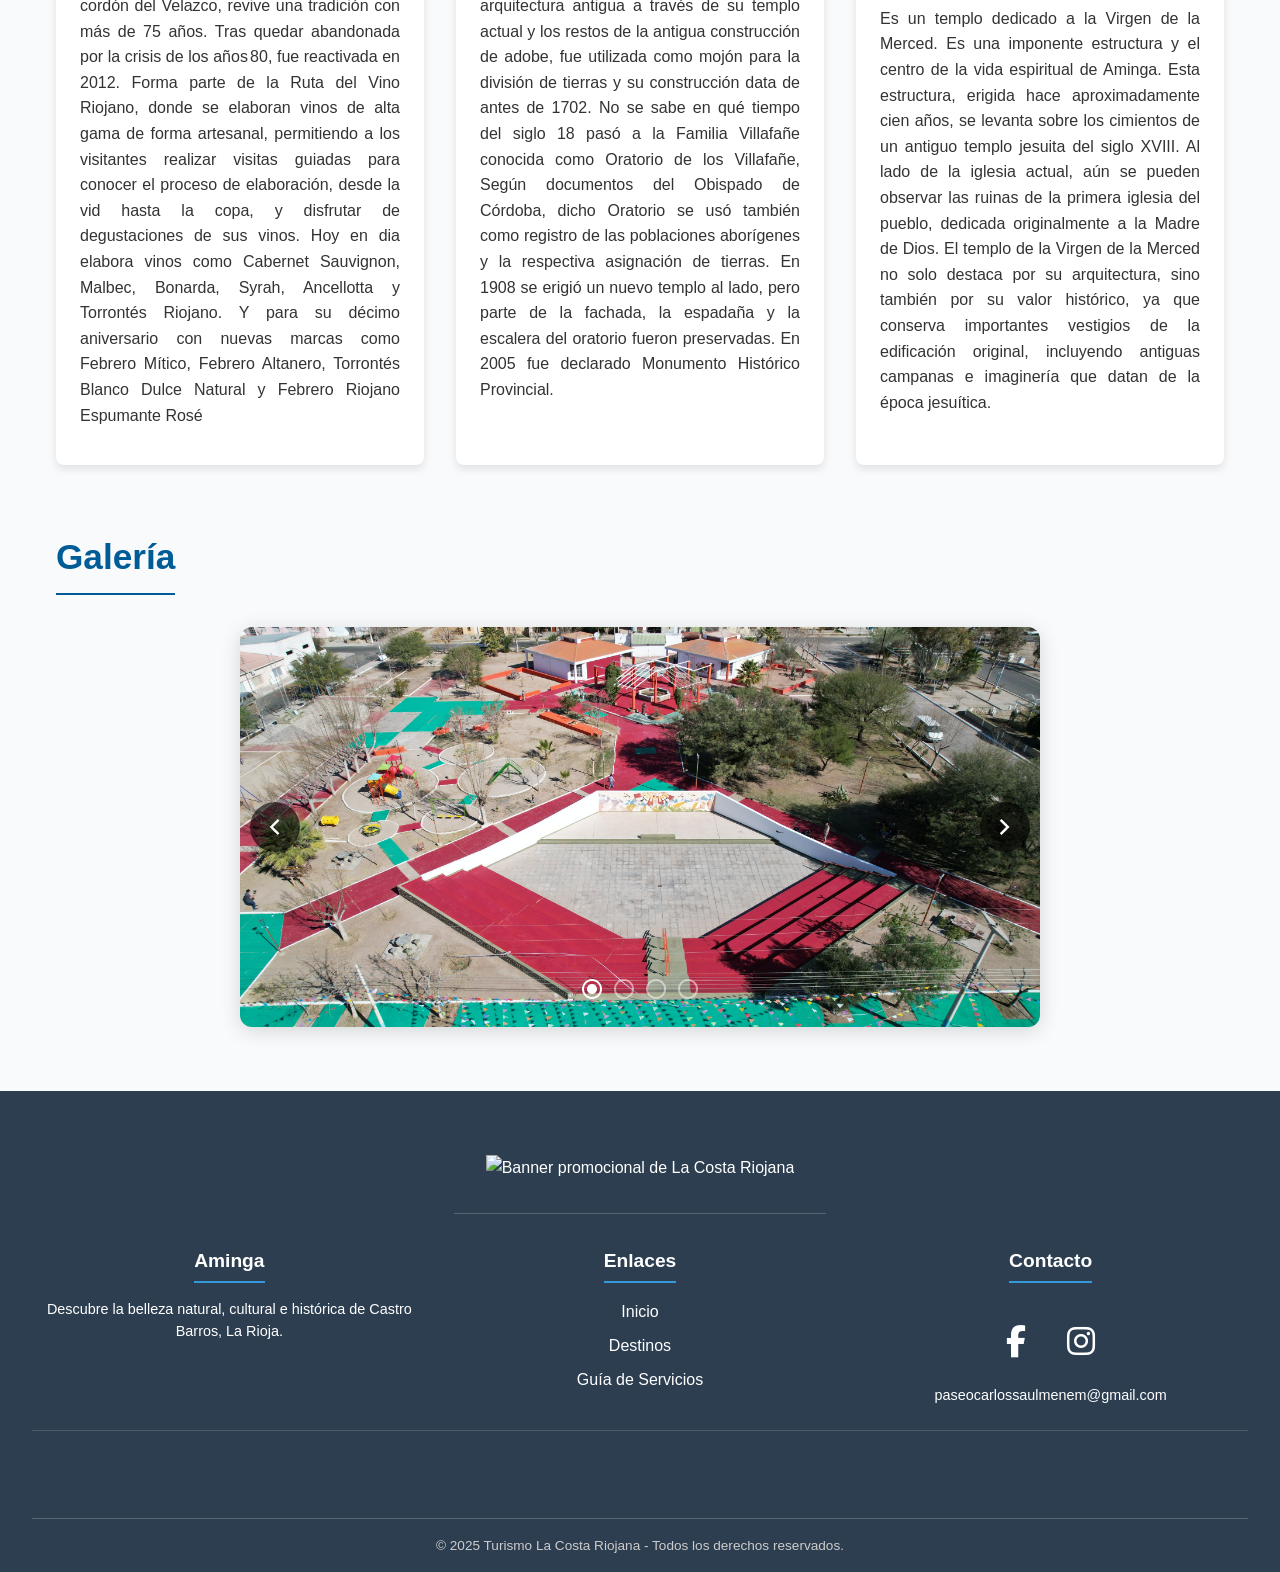
==== commit b87e395e: "Update Aminga.html" ====
--- a/Aminga.html
+++ b/Aminga.html
@@ -21,7 +21,9 @@
                 <p>Descubre la belleza de La Rioja Argentina</p>
             </div>
             <div class="menu-toggle" id="mobile-menu">
-                <span></span><span></span><span></span>
+                <span class="notranslate"></span>
+                <span class="notranslate"></span>
+                <span class="notranslate"></span>
             </div>
         </div>
     </header>
@@ -64,24 +66,13 @@
         <p>Aminga Significa: "Inca que vive en lo alto" </p>
     </section>
     
-    <!-- Banner Publicitario -->
-    <div class="publicidad-banner">
-        <div class="publicidad-container">
-            <span class="publicidad-label">Publicidad</span>
-            <a href="#" target="_blank">
-                <img src="Recursos/Publicidad/Publicidad Banner Principal.png" 
-                     alt="Publicidad Banner" class="publicidad-img">
-            </a>
-        </div>
-    </div>
-
     <!--Contenido de la Pagina-->
     <main class="contenido">
         <section class="seccion">
             <h2>Sobre Aminga</h2>
             <div class="info-box">
                  <p>Aminga (Alto del Inca) es la cabecera del Departamento Castro Barros, Provincia de La Rioja. Se sitúa a unos 95– km al norte de la capital provincial, accesible por la Ruta Nacional 75, y aproximadamente a 5 km al sur de Anillaco. Cuenta con aproximadamente 1.600 habitantes.
-Cuenta con Jardín de infantes N° 38 "Rosario Vera Peñaloza". Escuela Primaria N° 19 "Domingo Matheu" y un colegio secundario de nivel técnico, especializado en proyectos productivos; El colegio secundario provincial.
+Cuenta con Jardín de infantes N° 38 “Rosario Vera Peñaloza”. Escuela Primaria N° 19 “Domingo Matheu” y un colegio secundario de nivel técnico, especializado en proyectos productivos; El colegio secundario provincial.
 Dispone de un camping donde los visitantes pueden pernoctar, y casas de alquiler temporarios.
 Aminga combina historia, cultura, naturaleza y tradición vitivinícola en un entorno sereno sobre el faldeo de la Sierra de Velasco. Como cabecera del departamento, ofrece patrimonio religioso, folklore, experiencias rurales auténticas y vinos artesanales. Es un excelente destino para quienes buscan conectar con la identidad y la tranquilidad del interior riojano.</p>
             </div>
@@ -132,76 +123,49 @@
         
 
         <!--Galeria de Imagenes-->
-<section class="seccion">
-    <h2>Galería</h2>
-    <div class="carousel">
-        <button class="carousel-btn prev" aria-label="Anterior">
-            <span class="material-symbols-outlined notranslate">chevron_left</span>
-        </button>
-
-        <div class="carousel-track">
-            <img src="Recursos/aminga/foto5.JPG" alt="foto1">
-            <img src="Recursos/aminga/foto6.webp" alt="foto2">
-            <img src="Recursos/aminga/foto7.jpg" alt="foto3">
-            <img src="Recursos/aminga/foto8.jpg" alt="foto4">
-        </div>
-
-        <button class="carousel-btn next" aria-label="Siguiente">
-            <span class="material-symbols-outlined notranslate">chevron_right</span>
-        </button>
-
-        <div class="carousel-indicators">
-            <span class="material-symbols-outlined notranslate active" data-slide="0">radio_button_checked</span>
-            <span class="material-symbols-outlined notranslate" data-slide="1">radio_button_unchecked</span>
-            <span class="material-symbols-outlined notranslate" data-slide="2">radio_button_unchecked</span>
-            <span class="material-symbols-outlined notranslate" data-slide="3">radio_button_unchecked</span>
-        </div>
-    </div>
-</section>
-
-        <!-- Sección Entrevista en Video -->
-        <section class="seccion entrevista-video-section">
-            <h2>Entrevista</h2>
-            <div class="entrevista-video-container">
-                <div class="video-wrapper">
-                    <video id="videoEntrevista" controls preload="metadata" poster="Recursos/aminga/video-poster.jpg">
-                        <source src="Recursos/aminga/entrevista-video.mp4" type="video/mp4">
-                        <source src="Recursos/aminga/entrevista-video.webm" type="video/webm">
-                        Tu navegador no soporta el elemento de video.
-                    </video>
-                </div>
-                <div class="entrevista-video-info">
-                    <h3 class="entrevistado-nombre">María Rodríguez</h3>
-                    <p class="entrevista-fecha">📅 20 de agosto de 2026</p>
-                    <p class="entrevista-descripcion">Entrevista audiovisual sobre el patrimonio cultural de Aminga</p>
+        <section class="seccion">
+            <h2>Galería</h2>
+            <div class="carousel">
+                <button class="carousel-btn prev" aria-label="Anterior">
+                    <span class="material-symbols-outlined notranslate">chevron_left</span>
+                </button>
+
+                <div class="carousel-track">
+                    <img src="Recursos/aminga/foto5.JPG" alt="foto1">
+                    <img src="Recursos/aminga/foto6.webp" alt="foto2">
+                    <img src="Recursos/aminga/foto7.jpg" alt="foto3">
+                    <img src="Recursos/aminga/foto8.jpg" alt="foto4">
+                </div>
+
+                <button class="carousel-btn next" aria-label="Siguiente">
+                    <span class="material-symbols-outlined notranslate">chevron_right</span>
+                </button>
+
+                <!-- 🔹 Indicadores -->
+                <div class="carousel-indicators">
+                    <span class="material-symbols-outlined notranslate active" data-slide="0">radio_button_checked</span>
+                    <span class="material-symbols-outlined notranslate" data-slide="1">radio_button_unchecked</span>
+                    <span class="material-symbols-outlined notranslate" data-slide="2">radio_button_unchecked</span>
+                    <span class="material-symbols-outlined notranslate" data-slide="3">radio_button_unchecked</span>
                 </div>
             </div>
         </section>
-
     </main>
     
-    <!-- Publicidad entre secciones -->
-    <section class="publicidad-seccion">
-        <div class="publicidad-contenido">
-            <span class="publicidad-label">Publicidad</span>
-            <a href="#" target="_blank">
-                <img src="Recursos/Publicidad/Publicidad Entre Secciones.png" 
-                     alt="Publicidad Sección" class="publicidad-img">
-            </a>
-            <p class="publicidad-descripcion">Apoya a nuestros patrocinadores locales</p>
-        </div>
-    </section>
-    
-    <!--Footer-->
+    <!--Footer / Pie de Pagina-->
     <footer>
         <div class="footer-banner">
             <img src="https://images2.imgbox.com/52/15/M0vxJb6k_o.png" alt="Banner promocional de La Costa Riojana">
         </div>
         <div class="footer-container">
-            <div class="footer-col">
-                <h3>Aminga</h3>
-                <p>Descubre la belleza natural, cultural e histórica de Castro Barros, La Rioja.</p>
-            </div>
+    
+        <!-- Columna 1 -->
+        <div class="footer-col">
+        <h3>Aminga</h3>
+        <p>Descubre la belleza natural, cultural e histórica de Castro Barros, La Rioja.</p>
+        </div>
+
+        <!-- Columna 2 -->
             <div class="footer-col">
                 <h3>Enlaces</h3>
                 <ul>
@@ -210,35 +174,38 @@
                     <li><a href="Guía de Servicios.html">Guía de Servicios</a></li>
                 </ul>
             </div>
-            <div class="footer-col">
-                <h3>Contacto</h3>
-                <div class="social-links">
-                    <a href="https://www.facebook.com/profile.php?id=61577170906195" target="_blank"><i class="fab fa-facebook-f"></i></a>
-                    <a href="https://www.instagram.com/oficinadeturismocb/" target="_blank"><i class="fab fa-instagram"></i></a>
-                </div>
-                <p>paseocarlossaulmenem@gmail.com</p>
-            </div>
-        </div>
-
-        <!-- ============================================================ -->
-        <!-- WIDGET DE GOOGLE TRANSLATE (SOLO EL CONTENEDOR)              -->
-        <!-- ============================================================ -->
-        <div class="footer-language">
-            <div id="google_translate_element" class="translate-widget"></div>
-        </div>
-        <!-- ============================================================ -->
-
-        <div class="footer-bottom">
-            <p>&copy; 2025 Turismo La Costa Riojana - Todos los derechos reservados.</p>
-        </div>
+
+        <!-- Columna 3 -->
+        <div class="footer-col">
+        <h3>Contacto</h3>
+        <div class="social-links">
+            <a href="https://www.facebook.com/profile.php?id=61577170906195" target="_blank"><i class="fab fa-facebook-f"></i></a>
+            <a href="https://www.instagram.com/oficinadeturismocb/" target="_blank"><i class="fab fa-instagram"></i></a>
+        </div>
+        
+        <p>paseocarlossaulmenem@gmail.com</p>
+        </div>
+    </div>
+
+    <!-- ========================================================= -->
+    <!-- TRADUCTOR DE GOOGLE (NUEVO)                               -->
+    <!-- ========================================================= -->
+    <div class="footer-language">
+        <div id="google_translate_element" class="translate-widget"></div>
+    </div>
+    <!-- ========================================================= -->
+
+    <div class="footer-bottom">
+        <p>&copy; 2025 Turismo La Costa Riojana - Todos los derechos reservados.</p>
+    </div>
     </footer>
 
     <!-- Font para los iconos -->
     <link rel="stylesheet" href="https://cdnjs.cloudflare.com/ajax/libs/font-awesome/6.5.0/css/all.min.css"/>
 
-    <!-- ============================================================ -->
-    <!-- SCRIPTS DE GOOGLE TRANSLATE                                   -->
-    <!-- ============================================================ -->
+    <!-- ========================================================= -->
+    <!-- SCRIPTS DE GOOGLE TRANSLATE (NUEVO)                       -->
+    <!-- ========================================================= -->
     <script type="text/javascript">
         function googleTranslateElementInit() {
             new google.translate.TranslateElement({
@@ -249,10 +216,10 @@
         }
     </script>
     <script type="text/javascript" src="//translate.google.com/translate_a/element.js?cb=googleTranslateElementInit"></script>
-    <!-- ============================================================ -->
-
-    <!-- Script principal (menú, carrusel, etc.) -->
+    <!-- ========================================================= -->
+
+    <!--Script-->
     <script src="main.js"></script>
-
 </body>
+
 </html>
